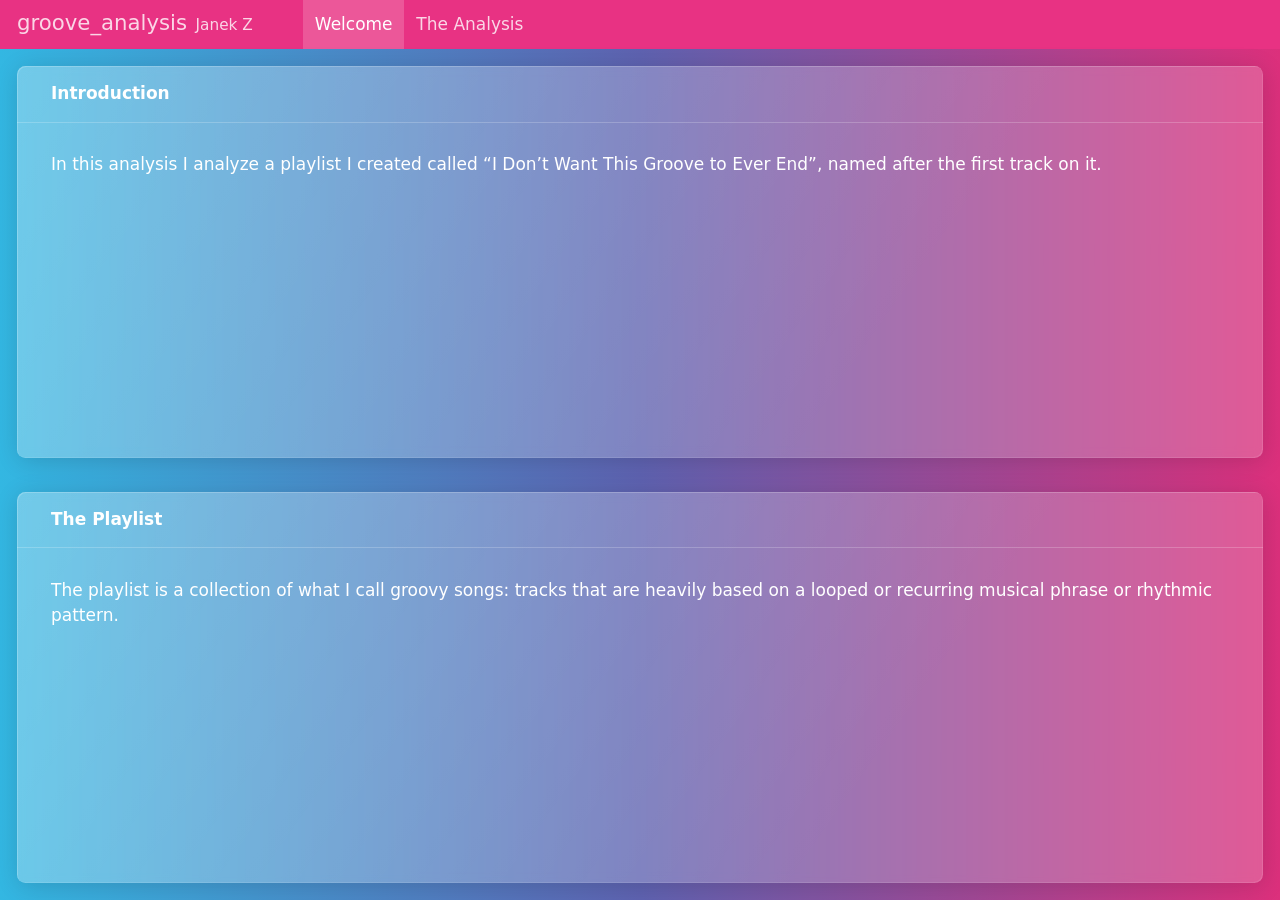
==== index.html @ 33b68855 "qmd file finally figured out" ====
<!DOCTYPE html>
<html xmlns="http://www.w3.org/1999/xhtml" lang="en" xml:lang="en"><head>

<meta charset="utf-8">
<meta name="generator" content="quarto-1.6.42">

<meta name="viewport" content="width=device-width, initial-scale=1.0, user-scalable=yes">

<meta name="author" content="Janek Z">

<title>groove_analysis</title>
<style>
code{white-space: pre-wrap;}
span.smallcaps{font-variant: small-caps;}
div.columns{display: flex; gap: min(4vw, 1.5em);}
div.column{flex: auto; overflow-x: auto;}
div.hanging-indent{margin-left: 1.5em; text-indent: -1.5em;}
ul.task-list{list-style: none;}
ul.task-list li input[type="checkbox"] {
  width: 0.8em;
  margin: 0 0.8em 0.2em -1em; /* quarto-specific, see https://github.com/quarto-dev/quarto-cli/issues/4556 */ 
  vertical-align: middle;
}
</style>


<script src="index_files/libs/clipboard/clipboard.min.js"></script>
<script src="index_files/libs/quarto-html/quarto.js"></script>
<script src="index_files/libs/quarto-html/popper.min.js"></script>
<script src="index_files/libs/quarto-html/tippy.umd.min.js"></script>
<script src="index_files/libs/quarto-html/anchor.min.js"></script>
<link href="index_files/libs/quarto-html/tippy.css" rel="stylesheet">
<link href="index_files/libs/quarto-html/quarto-syntax-highlighting-2f5df379a58b258e96c21c0638c20c03.css" rel="stylesheet" id="quarto-text-highlighting-styles">
<script src="index_files/libs/bootstrap/bootstrap.min.js"></script>
<link href="index_files/libs/bootstrap/bootstrap-icons.css" rel="stylesheet">
<link href="index_files/libs/bootstrap/bootstrap-a67f817aabb381f33ddc92fa46a8974c.min.css" rel="stylesheet" append-hash="true" id="quarto-bootstrap" data-mode="light">
<script src="index_files/libs/quarto-dashboard/quarto-dashboard.js"></script>
<script src="index_files/libs/quarto-dashboard/stickythead.js"></script>
<script src="index_files/libs/quarto-dashboard/datatables.min.js" kdttablesentinel="true"></script>
<script src="index_files/libs/quarto-dashboard/pdfmake.min.js" kdttablesentinel="true"></script>
<script src="index_files/libs/quarto-dashboard/vfs_fonts.js" kdttablesentinel="true"></script>
<script src="index_files/libs/quarto-dashboard/web-components.js" type="module"></script>
<script src="index_files/libs/quarto-dashboard/components.js"></script>
<link href="index_files/libs/quarto-dashboard/datatables.min.css" rel="stylesheet" kdttablesentinel="true">


</head>

<body class="quarto-dashboard dashboard-fill fullcontent">

<header id="quarto-dashboard-header">
<nav class="navbar navbar-expand-md slim" data-bs-theme="dark">
  <div class="navbar-container container-fluid">
    <button class="navbar-toggler" type="button" data-bs-toggle="collapse" data-bs-target="#dashboard-collapse" aria-controls="dashboard-collapse" aria-expanded="false" aria-label="Toggle navigation">
      <span class="navbar-toggler-icon"></span>
    </button>    


    <div class="navbar-brand-container">       

      <div class="navbar-title">
        <div class="navbar-title-text"><a href="#">groove_analysis</a></div>
        
        <div class="navbar-author">Janek Z</div>
      </div>
    </div>
<div id="dashboard-collapse" class="navbar-collapse collapse"><ul class="navbar-nav navbar-nav-scroll me-auto" role="tablist"><li class="nav-item" role="presentation"><a id="tab-welcome" class="nav-link active" data-bs-toggle="tab" role="tab" data-bs-target="#welcome" data-scrolling="false" href="#welcome" aria-controls="welcome" aria-selected="true"><span class="nav-link-text">Welcome</span></a></li><li class="nav-item" role="presentation"><a id="tab-the-analysis" class="nav-link" data-bs-toggle="tab" role="tab" data-bs-target="#the-analysis" data-scrolling="false" href="#the-analysis" aria-controls="the-analysis" aria-selected="false"><span class="nav-link-text">The Analysis</span></a></li></ul></div></div>
</nav>
</header>
<div class="page-layout-custom quarto-dashboard-content bslib-gap-spacing html-fill-container bslib-page-fill quarto-dashboard-pages">  

<div class="bslib-grid-item html-fill-item tab-content bslib-grid" data-layout="fill" style="display: grid; grid-template-rows: minmax(3em, 1fr); grid-auto-columns: minmax(0, 1fr);">
<div id="welcome" class="dashboard-page tab-pane show active html-fill-item html-fill-container" data-orientation="rows" aria-labelledby="tab-welcome">
<div class="html-fill-item html-fill-container bslib-grid" style="display: grid; grid-template-rows: minmax(3em, 1fr) minmax(3em, 1fr); grid-auto-columns: minmax(0, 1fr);">
<div class="html-fill-item html-fill-container bslib-grid" style="display: grid; grid-template-columns: minmax(3em, 1fr);
grid-auto-rows: minmax(0, 1fr);">
<div class="card html-fill-item html-fill-container bslib-card" data-title="Introduction" data-bslib-card-init="" data-require-bs-caller="card()" data-full-screen="false">
<div class="card-header"><div class="card-title"><span style="display: inline">
Introduction
</span></div></div>
<div class="card-body html-fill-item html-fill-container">
<p>In this analysis I analyze a playlist I created called “I Don’t Want This Groove to Ever End”, named after the first track on it.</p>
</div>
<bslib-tooltip placement="auto" bsoptions="[]" data-require-bs-version="5" data-require-bs-caller="tooltip()">
    <template>Expand</template>
    <span class="bslib-full-screen-enter badge rounded-pill">
        <svg xmlns="http://www.w3.org/2000/svg" viewbox="0 0 24 24" style="height:1em;width:1em;" aria-hidden="true" role="img"><path d="M20 5C20 4.4 19.6 4 19 4H13C12.4 4 12 3.6 12 3C12 2.4 12.4 2 13 2H21C21.6 2 22 2.4 22 3V11C22 11.6 21.6 12 21 12C20.4 12 20 11.6 20 11V5ZM4 19C4 19.6 4.4 20 5 20H11C11.6 20 12 20.4 12 21C12 21.6 11.6 22 11 22H3C2.4 22 2 21.6 2 21V13C2 12.4 2.4 12 3 12C3.6 12 4 12.4 4 13V19Z"></path></svg>
    </span>
</bslib-tooltip><script data-bslib-card-init="">bslib.Card.initializeAllCards();</script></div>
</div>
<div class="html-fill-item html-fill-container bslib-grid" style="display: grid; grid-template-columns: minmax(3em, 1fr);
grid-auto-rows: minmax(0, 1fr);">
<div class="card html-fill-item html-fill-container bslib-card" data-title="The Playlist" data-bslib-card-init="" data-require-bs-caller="card()" data-full-screen="false">
<div class="card-header"><div class="card-title"><span style="display: inline">
The Playlist
</span></div></div>
<div class="card-body html-fill-item html-fill-container">
<p>The playlist is a collection of what I call groovy songs: tracks that are heavily based on a looped or recurring musical phrase or rhythmic pattern.</p>
</div>
<bslib-tooltip placement="auto" bsoptions="[]" data-require-bs-version="5" data-require-bs-caller="tooltip()">
    <template>Expand</template>
    <span class="bslib-full-screen-enter badge rounded-pill">
        <svg xmlns="http://www.w3.org/2000/svg" viewbox="0 0 24 24" style="height:1em;width:1em;" aria-hidden="true" role="img"><path d="M20 5C20 4.4 19.6 4 19 4H13C12.4 4 12 3.6 12 3C12 2.4 12.4 2 13 2H21C21.6 2 22 2.4 22 3V11C22 11.6 21.6 12 21 12C20.4 12 20 11.6 20 11V5ZM4 19C4 19.6 4.4 20 5 20H11C11.6 20 12 20.4 12 21C12 21.6 11.6 22 11 22H3C2.4 22 2 21.6 2 21V13C2 12.4 2.4 12 3 12C3.6 12 4 12.4 4 13V19Z"></path></svg>
    </span>
</bslib-tooltip><script data-bslib-card-init="">bslib.Card.initializeAllCards();</script></div>
</div>
</div>
</div>
<div id="the-analysis" class="dashboard-page tab-pane grid-skip html-fill-item html-fill-container" data-orientation="rows" aria-labelledby="tab-the-analysis">
<div class="html-fill-item html-fill-container bslib-grid" style="display: grid; grid-template-rows: minmax(3em, 1fr) minmax(3em, 1fr); grid-auto-columns: minmax(0, 1fr);">
<div class="html-fill-item html-fill-container bslib-grid" style="display: grid; grid-template-columns: minmax(3em, 1fr);
grid-auto-rows: minmax(0, 1fr);">
<div class="card html-fill-item html-fill-container bslib-card" data-title="Overview" data-bslib-card-init="" data-require-bs-caller="card()" data-full-screen="false">
<div class="card-header"><div class="card-title"><span style="display: inline">
Overview
</span></div></div>
<div class="card-body html-fill-item html-fill-container">
<p>Here the analysis of the playlist will be shown.</p>
</div>
<bslib-tooltip placement="auto" bsoptions="[]" data-require-bs-version="5" data-require-bs-caller="tooltip()">
    <template>Expand</template>
    <span class="bslib-full-screen-enter badge rounded-pill">
        <svg xmlns="http://www.w3.org/2000/svg" viewbox="0 0 24 24" style="height:1em;width:1em;" aria-hidden="true" role="img"><path d="M20 5C20 4.4 19.6 4 19 4H13C12.4 4 12 3.6 12 3C12 2.4 12.4 2 13 2H21C21.6 2 22 2.4 22 3V11C22 11.6 21.6 12 21 12C20.4 12 20 11.6 20 11V5ZM4 19C4 19.6 4.4 20 5 20H11C11.6 20 12 20.4 12 21C12 21.6 11.6 22 11 22H3C2.4 22 2 21.6 2 21V13C2 12.4 2.4 12 3 12C3.6 12 4 12.4 4 13V19Z"></path></svg>
    </span>
</bslib-tooltip><script data-bslib-card-init="">bslib.Card.initializeAllCards();</script></div>
</div>
<div class="html-fill-item html-fill-container bslib-grid" style="display: grid; grid-template-columns: minmax(3em, 1fr);
grid-auto-rows: minmax(0, 1fr);">
<div class="card html-fill-item html-fill-container bslib-card" data-title="Example Code" data-bslib-card-init="" data-require-bs-caller="card()" data-full-screen="false">
<div class="card-header"><div class="card-title"><span style="display: inline">
Example Code
</span></div></div>
<div class="cell card-body html-fill-item html-fill-container">
<div class="cell-output cell-output-stdout html-fill-item html-fill-container">
<pre><code>[1] 2</code></pre>
</div>
</div>
<bslib-tooltip placement="auto" bsoptions="[]" data-require-bs-version="5" data-require-bs-caller="tooltip()">
    <template>Expand</template>
    <span class="bslib-full-screen-enter badge rounded-pill">
        <svg xmlns="http://www.w3.org/2000/svg" viewbox="0 0 24 24" style="height:1em;width:1em;" aria-hidden="true" role="img"><path d="M20 5C20 4.4 19.6 4 19 4H13C12.4 4 12 3.6 12 3C12 2.4 12.4 2 13 2H21C21.6 2 22 2.4 22 3V11C22 11.6 21.6 12 21 12C20.4 12 20 11.6 20 11V5ZM4 19C4 19.6 4.4 20 5 20H11C11.6 20 12 20.4 12 21C12 21.6 11.6 22 11 22H3C2.4 22 2 21.6 2 21V13C2 12.4 2.4 12 3 12C3.6 12 4 12.4 4 13V19Z"></path></svg>
    </span>
</bslib-tooltip><script data-bslib-card-init="">bslib.Card.initializeAllCards();</script></div><div id="3ade8a4a-fb1d-4a6c-8409-ac45482d5fc9" class="hidden html-fill-item html-fill-container">

</div>
</div>
</div>
</div>
</div>


<script id="quarto-html-after-body" type="application/javascript">
window.document.addEventListener("DOMContentLoaded", function (event) {
  const toggleBodyColorMode = (bsSheetEl) => {
    const mode = bsSheetEl.getAttribute("data-mode");
    const bodyEl = window.document.querySelector("body");
    if (mode === "dark") {
      bodyEl.classList.add("quarto-dark");
      bodyEl.classList.remove("quarto-light");
    } else {
      bodyEl.classList.add("quarto-light");
      bodyEl.classList.remove("quarto-dark");
    }
  }
  const toggleBodyColorPrimary = () => {
    const bsSheetEl = window.document.querySelector("link#quarto-bootstrap");
    if (bsSheetEl) {
      toggleBodyColorMode(bsSheetEl);
    }
  }
  toggleBodyColorPrimary();  
  const icon = "";
  const anchorJS = new window.AnchorJS();
  anchorJS.options = {
    placement: 'right',
    icon: icon
  };
  anchorJS.add('.anchored');
  const isCodeAnnotation = (el) => {
    for (const clz of el.classList) {
      if (clz.startsWith('code-annotation-')) {                     
        return true;
      }
    }
    return false;
  }
  const onCopySuccess = function(e) {
    // button target
    const button = e.trigger;
    // don't keep focus
    button.blur();
    // flash "checked"
    button.classList.add('code-copy-button-checked');
    var currentTitle = button.getAttribute("title");
    button.setAttribute("title", "Copied!");
    let tooltip;
    if (window.bootstrap) {
      button.setAttribute("data-bs-toggle", "tooltip");
      button.setAttribute("data-bs-placement", "left");
      button.setAttribute("data-bs-title", "Copied!");
      tooltip = new bootstrap.Tooltip(button, 
        { trigger: "manual", 
          customClass: "code-copy-button-tooltip",
          offset: [0, -8]});
      tooltip.show();    
    }
    setTimeout(function() {
      if (tooltip) {
        tooltip.hide();
        button.removeAttribute("data-bs-title");
        button.removeAttribute("data-bs-toggle");
        button.removeAttribute("data-bs-placement");
      }
      button.setAttribute("title", currentTitle);
      button.classList.remove('code-copy-button-checked');
    }, 1000);
    // clear code selection
    e.clearSelection();
  }
  const getTextToCopy = function(trigger) {
      const codeEl = trigger.previousElementSibling.cloneNode(true);
      for (const childEl of codeEl.children) {
        if (isCodeAnnotation(childEl)) {
          childEl.remove();
        }
      }
      return codeEl.innerText;
  }
  const clipboard = new window.ClipboardJS('.code-copy-button:not([data-in-quarto-modal])', {
    text: getTextToCopy
  });
  clipboard.on('success', onCopySuccess);
  if (window.document.getElementById('quarto-embedded-source-code-modal')) {
    const clipboardModal = new window.ClipboardJS('.code-copy-button[data-in-quarto-modal]', {
      text: getTextToCopy,
      container: window.document.getElementById('quarto-embedded-source-code-modal')
    });
    clipboardModal.on('success', onCopySuccess);
  }
    var localhostRegex = new RegExp(/^(?:http|https):\/\/localhost\:?[0-9]*\//);
    var mailtoRegex = new RegExp(/^mailto:/);
      var filterRegex = new RegExp('/' + window.location.host + '/');
    var isInternal = (href) => {
        return filterRegex.test(href) || localhostRegex.test(href) || mailtoRegex.test(href);
    }
    // Inspect non-navigation links and adorn them if external
 	var links = window.document.querySelectorAll('a[href]:not(.nav-link):not(.navbar-brand):not(.toc-action):not(.sidebar-link):not(.sidebar-item-toggle):not(.pagination-link):not(.no-external):not([aria-hidden]):not(.dropdown-item):not(.quarto-navigation-tool):not(.about-link)');
    for (var i=0; i<links.length; i++) {
      const link = links[i];
      if (!isInternal(link.href)) {
        // undo the damage that might have been done by quarto-nav.js in the case of
        // links that we want to consider external
        if (link.dataset.originalHref !== undefined) {
          link.href = link.dataset.originalHref;
        }
      }
    }
  function tippyHover(el, contentFn, onTriggerFn, onUntriggerFn) {
    const config = {
      allowHTML: true,
      maxWidth: 500,
      delay: 100,
      arrow: false,
      appendTo: function(el) {
          return el.parentElement;
      },
      interactive: true,
      interactiveBorder: 10,
      theme: 'quarto',
      placement: 'bottom-start',
    };
    if (contentFn) {
      config.content = contentFn;
    }
    if (onTriggerFn) {
      config.onTrigger = onTriggerFn;
    }
    if (onUntriggerFn) {
      config.onUntrigger = onUntriggerFn;
    }
    window.tippy(el, config); 
  }
  const noterefs = window.document.querySelectorAll('a[role="doc-noteref"]');
  for (var i=0; i<noterefs.length; i++) {
    const ref = noterefs[i];
    tippyHover(ref, function() {
      // use id or data attribute instead here
      let href = ref.getAttribute('data-footnote-href') || ref.getAttribute('href');
      try { href = new URL(href).hash; } catch {}
      const id = href.replace(/^#\/?/, "");
      const note = window.document.getElementById(id);
      if (note) {
        return note.innerHTML;
      } else {
        return "";
      }
    });
  }
  const xrefs = window.document.querySelectorAll('a.quarto-xref');
  const processXRef = (id, note) => {
    // Strip column container classes
    const stripColumnClz = (el) => {
      el.classList.remove("page-full", "page-columns");
      if (el.children) {
        for (const child of el.children) {
          stripColumnClz(child);
        }
      }
    }
    stripColumnClz(note)
    if (id === null || id.startsWith('sec-')) {
      // Special case sections, only their first couple elements
      const container = document.createElement("div");
      if (note.children && note.children.length > 2) {
        container.appendChild(note.children[0].cloneNode(true));
        for (let i = 1; i < note.children.length; i++) {
          const child = note.children[i];
          if (child.tagName === "P" && child.innerText === "") {
            continue;
          } else {
            container.appendChild(child.cloneNode(true));
            break;
          }
        }
        if (window.Quarto?.typesetMath) {
          window.Quarto.typesetMath(container);
        }
        return container.innerHTML
      } else {
        if (window.Quarto?.typesetMath) {
          window.Quarto.typesetMath(note);
        }
        return note.innerHTML;
      }
    } else {
      // Remove any anchor links if they are present
      const anchorLink = note.querySelector('a.anchorjs-link');
      if (anchorLink) {
        anchorLink.remove();
      }
      if (window.Quarto?.typesetMath) {
        window.Quarto.typesetMath(note);
      }
      if (note.classList.contains("callout")) {
        return note.outerHTML;
      } else {
        return note.innerHTML;
      }
    }
  }
  for (var i=0; i<xrefs.length; i++) {
    const xref = xrefs[i];
    tippyHover(xref, undefined, function(instance) {
      instance.disable();
      let url = xref.getAttribute('href');
      let hash = undefined; 
      if (url.startsWith('#')) {
        hash = url;
      } else {
        try { hash = new URL(url).hash; } catch {}
      }
      if (hash) {
        const id = hash.replace(/^#\/?/, "");
        const note = window.document.getElementById(id);
        if (note !== null) {
          try {
            const html = processXRef(id, note.cloneNode(true));
            instance.setContent(html);
          } finally {
            instance.enable();
            instance.show();
          }
        } else {
          // See if we can fetch this
          fetch(url.split('#')[0])
          .then(res => res.text())
          .then(html => {
            const parser = new DOMParser();
            const htmlDoc = parser.parseFromString(html, "text/html");
            const note = htmlDoc.getElementById(id);
            if (note !== null) {
              const html = processXRef(id, note);
              instance.setContent(html);
            } 
          }).finally(() => {
            instance.enable();
            instance.show();
          });
        }
      } else {
        // See if we can fetch a full url (with no hash to target)
        // This is a special case and we should probably do some content thinning / targeting
        fetch(url)
        .then(res => res.text())
        .then(html => {
          const parser = new DOMParser();
          const htmlDoc = parser.parseFromString(html, "text/html");
          const note = htmlDoc.querySelector('main.content');
          if (note !== null) {
            // This should only happen for chapter cross references
            // (since there is no id in the URL)
            // remove the first header
            if (note.children.length > 0 && note.children[0].tagName === "HEADER") {
              note.children[0].remove();
            }
            const html = processXRef(null, note);
            instance.setContent(html);
          } 
        }).finally(() => {
          instance.enable();
          instance.show();
        });
      }
    }, function(instance) {
    });
  }
      let selectedAnnoteEl;
      const selectorForAnnotation = ( cell, annotation) => {
        let cellAttr = 'data-code-cell="' + cell + '"';
        let lineAttr = 'data-code-annotation="' +  annotation + '"';
        const selector = 'span[' + cellAttr + '][' + lineAttr + ']';
        return selector;
      }
      const selectCodeLines = (annoteEl) => {
        const doc = window.document;
        const targetCell = annoteEl.getAttribute("data-target-cell");
        const targetAnnotation = annoteEl.getAttribute("data-target-annotation");
        const annoteSpan = window.document.querySelector(selectorForAnnotation(targetCell, targetAnnotation));
        const lines = annoteSpan.getAttribute("data-code-lines").split(",");
        const lineIds = lines.map((line) => {
          return targetCell + "-" + line;
        })
        let top = null;
        let height = null;
        let parent = null;
        if (lineIds.length > 0) {
            //compute the position of the single el (top and bottom and make a div)
            const el = window.document.getElementById(lineIds[0]);
            top = el.offsetTop;
            height = el.offsetHeight;
            parent = el.parentElement.parentElement;
          if (lineIds.length > 1) {
            const lastEl = window.document.getElementById(lineIds[lineIds.length - 1]);
            const bottom = lastEl.offsetTop + lastEl.offsetHeight;
            height = bottom - top;
          }
          if (top !== null && height !== null && parent !== null) {
            // cook up a div (if necessary) and position it 
            let div = window.document.getElementById("code-annotation-line-highlight");
            if (div === null) {
              div = window.document.createElement("div");
              div.setAttribute("id", "code-annotation-line-highlight");
              div.style.position = 'absolute';
              parent.appendChild(div);
            }
            div.style.top = top - 2 + "px";
            div.style.height = height + 4 + "px";
            div.style.left = 0;
            let gutterDiv = window.document.getElementById("code-annotation-line-highlight-gutter");
            if (gutterDiv === null) {
              gutterDiv = window.document.createElement("div");
              gutterDiv.setAttribute("id", "code-annotation-line-highlight-gutter");
              gutterDiv.style.position = 'absolute';
              const codeCell = window.document.getElementById(targetCell);
              const gutter = codeCell.querySelector('.code-annotation-gutter');
              gutter.appendChild(gutterDiv);
            }
            gutterDiv.style.top = top - 2 + "px";
            gutterDiv.style.height = height + 4 + "px";
          }
          selectedAnnoteEl = annoteEl;
        }
      };
      const unselectCodeLines = () => {
        const elementsIds = ["code-annotation-line-highlight", "code-annotation-line-highlight-gutter"];
        elementsIds.forEach((elId) => {
          const div = window.document.getElementById(elId);
          if (div) {
            div.remove();
          }
        });
        selectedAnnoteEl = undefined;
      };
        // Handle positioning of the toggle
    window.addEventListener(
      "resize",
      throttle(() => {
        elRect = undefined;
        if (selectedAnnoteEl) {
          selectCodeLines(selectedAnnoteEl);
        }
      }, 10)
    );
    function throttle(fn, ms) {
    let throttle = false;
    let timer;
      return (...args) => {
        if(!throttle) { // first call gets through
            fn.apply(this, args);
            throttle = true;
        } else { // all the others get throttled
            if(timer) clearTimeout(timer); // cancel #2
            timer = setTimeout(() => {
              fn.apply(this, args);
              timer = throttle = false;
            }, ms);
        }
      };
    }
      // Attach click handler to the DT
      const annoteDls = window.document.querySelectorAll('dt[data-target-cell]');
      for (const annoteDlNode of annoteDls) {
        annoteDlNode.addEventListener('click', (event) => {
          const clickedEl = event.target;
          if (clickedEl !== selectedAnnoteEl) {
            unselectCodeLines();
            const activeEl = window.document.querySelector('dt[data-target-cell].code-annotation-active');
            if (activeEl) {
              activeEl.classList.remove('code-annotation-active');
            }
            selectCodeLines(clickedEl);
            clickedEl.classList.add('code-annotation-active');
          } else {
            // Unselect the line
            unselectCodeLines();
            clickedEl.classList.remove('code-annotation-active');
          }
        });
      }
  const findCites = (el) => {
    const parentEl = el.parentElement;
    if (parentEl) {
      const cites = parentEl.dataset.cites;
      if (cites) {
        return {
          el,
          cites: cites.split(' ')
        };
      } else {
        return findCites(el.parentElement)
      }
    } else {
      return undefined;
    }
  };
  var bibliorefs = window.document.querySelectorAll('a[role="doc-biblioref"]');
  for (var i=0; i<bibliorefs.length; i++) {
    const ref = bibliorefs[i];
    const citeInfo = findCites(ref);
    if (citeInfo) {
      tippyHover(citeInfo.el, function() {
        var popup = window.document.createElement('div');
        citeInfo.cites.forEach(function(cite) {
          var citeDiv = window.document.createElement('div');
          citeDiv.classList.add('hanging-indent');
          citeDiv.classList.add('csl-entry');
          var biblioDiv = window.document.getElementById('ref-' + cite);
          if (biblioDiv) {
            citeDiv.innerHTML = biblioDiv.innerHTML;
          }
          popup.appendChild(citeDiv);
        });
        return popup.innerHTML;
      });
    }
  }
});
</script>
</div> <!-- /container fluid -->

<script type="application/javascript">
window.document.addEventListener("DOMContentLoaded", function (_event) {
  if (window.bslib.Card) {
    window.bslib.Card.initializeAllCards();
  }
}); 
</script>
  



</body></html>
---- index_files/libs/quarto-html/tippy.css ----
.tippy-box[data-animation=fade][data-state=hidden]{opacity:0}[data-tippy-root]{max-width:calc(100vw - 10px)}.tippy-box{position:relative;background-color:#333;color:#fff;border-radius:4px;font-size:14px;line-height:1.4;white-space:normal;outline:0;transition-property:transform,visibility,opacity}.tippy-box[data-placement^=top]>.tippy-arrow{bottom:0}.tippy-box[data-placement^=top]>.tippy-arrow:before{bottom:-7px;left:0;border-width:8px 8px 0;border-top-color:initial;transform-origin:center top}.tippy-box[data-placement^=bottom]>.tippy-arrow{top:0}.tippy-box[data-placement^=bottom]>.tippy-arrow:before{top:-7px;left:0;border-width:0 8px 8px;border-bottom-color:initial;transform-origin:center bottom}.tippy-box[data-placement^=left]>.tippy-arrow{right:0}.tippy-box[data-placement^=left]>.tippy-arrow:before{border-width:8px 0 8px 8px;border-left-color:initial;right:-7px;transform-origin:center left}.tippy-box[data-placement^=right]>.tippy-arrow{left:0}.tippy-box[data-placement^=right]>.tippy-arrow:before{left:-7px;border-width:8px 8px 8px 0;border-right-color:initial;transform-origin:center right}.tippy-box[data-inertia][data-state=visible]{transition-timing-function:cubic-bezier(.54,1.5,.38,1.11)}.tippy-arrow{width:16px;height:16px;color:#333}.tippy-arrow:before{content:"";position:absolute;border-color:transparent;border-style:solid}.tippy-content{position:relative;padding:5px 9px;z-index:1}
---- index_files/libs/quarto-html/quarto-syntax-highlighting-2f5df379a58b258e96c21c0638c20c03.css ----
/* quarto syntax highlight colors */
:root {
  --quarto-hl-ot-color: #003B4F;
  --quarto-hl-at-color: #657422;
  --quarto-hl-ss-color: #20794D;
  --quarto-hl-an-color: #5E5E5E;
  --quarto-hl-fu-color: #4758AB;
  --quarto-hl-st-color: #20794D;
  --quarto-hl-cf-color: #003B4F;
  --quarto-hl-op-color: #5E5E5E;
  --quarto-hl-er-color: #AD0000;
  --quarto-hl-bn-color: #AD0000;
  --quarto-hl-al-color: #AD0000;
  --quarto-hl-va-color: #111111;
  --quarto-hl-bu-color: inherit;
  --quarto-hl-ex-color: inherit;
  --quarto-hl-pp-color: #AD0000;
  --quarto-hl-in-color: #5E5E5E;
  --quarto-hl-vs-color: #20794D;
  --quarto-hl-wa-color: #5E5E5E;
  --quarto-hl-do-color: #5E5E5E;
  --quarto-hl-im-color: #00769E;
  --quarto-hl-ch-color: #20794D;
  --quarto-hl-dt-color: #AD0000;
  --quarto-hl-fl-color: #AD0000;
  --quarto-hl-co-color: #5E5E5E;
  --quarto-hl-cv-color: #5E5E5E;
  --quarto-hl-cn-color: #8f5902;
  --quarto-hl-sc-color: #5E5E5E;
  --quarto-hl-dv-color: #AD0000;
  --quarto-hl-kw-color: #003B4F;
}

/* other quarto variables */
:root {
  --quarto-font-monospace: SFMono-Regular, Menlo, Monaco, Consolas, "Liberation Mono", "Courier New", monospace;
}

pre > code.sourceCode > span {
  color: #003B4F;
}

code span {
  color: #003B4F;
}

code.sourceCode > span {
  color: #003B4F;
}

div.sourceCode,
div.sourceCode pre.sourceCode {
  color: #003B4F;
}

code span.ot {
  color: #003B4F;
  font-style: inherit;
}

code span.at {
  color: #657422;
  font-style: inherit;
}

code span.ss {
  color: #20794D;
  font-style: inherit;
}

code span.an {
  color: #5E5E5E;
  font-style: inherit;
}

code span.fu {
  color: #4758AB;
  font-style: inherit;
}

code span.st {
  color: #20794D;
  font-style: inherit;
}

code span.cf {
  color: #003B4F;
  font-weight: bold;
  font-style: inherit;
}

code span.op {
  color: #5E5E5E;
  font-style: inherit;
}

code span.er {
  color: #AD0000;
  font-style: inherit;
}

code span.bn {
  color: #AD0000;
  font-style: inherit;
}

code span.al {
  color: #AD0000;
  font-style: inherit;
}

code span.va {
  color: #111111;
  font-style: inherit;
}

code span.bu {
  font-style: inherit;
}

code span.ex {
  font-style: inherit;
}

code span.pp {
  color: #AD0000;
  font-style: inherit;
}

code span.in {
  color: #5E5E5E;
  font-style: inherit;
}

code span.vs {
  color: #20794D;
  font-style: inherit;
}

code span.wa {
  color: #5E5E5E;
  font-style: italic;
}

code span.do {
  color: #5E5E5E;
  font-style: italic;
}

code span.im {
  color: #00769E;
  font-style: inherit;
}

code span.ch {
  color: #20794D;
  font-style: inherit;
}

code span.dt {
  color: #AD0000;
  font-style: inherit;
}

code span.fl {
  color: #AD0000;
  font-style: inherit;
}

code span.co {
  color: #5E5E5E;
  font-style: inherit;
}

code span.cv {
  color: #5E5E5E;
  font-style: italic;
}

code span.cn {
  color: #8f5902;
  font-style: inherit;
}

code span.sc {
  color: #5E5E5E;
  font-style: inherit;
}

code span.dv {
  color: #AD0000;
  font-style: inherit;
}

code span.kw {
  color: #003B4F;
  font-weight: bold;
  font-style: inherit;
}

.prevent-inlining {
  content: "</";
}

/*# sourceMappingURL=35eb38a806ee71ea6d2563be2308c832.css.map */
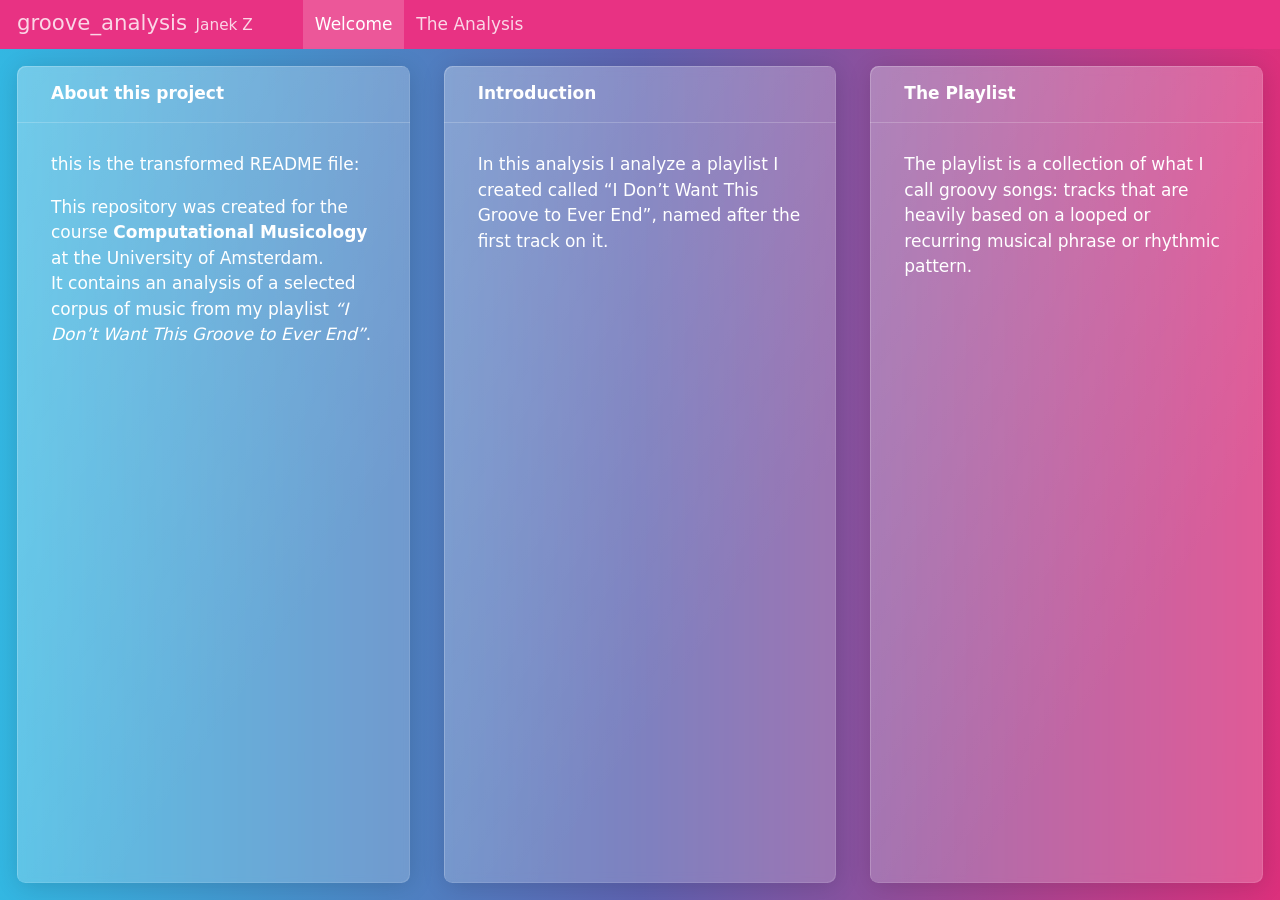
==== commit 4a3d4534: "homework week 10" ====
--- a/index.html
+++ b/index.html
@@ -71,9 +71,26 @@
 
 <div class="bslib-grid-item html-fill-item tab-content bslib-grid" data-layout="fill" style="display: grid; grid-template-rows: minmax(3em, 1fr); grid-auto-columns: minmax(0, 1fr);">
 <div id="welcome" class="dashboard-page tab-pane show active html-fill-item html-fill-container" data-orientation="rows" aria-labelledby="tab-welcome">
-<div class="html-fill-item html-fill-container bslib-grid" style="display: grid; grid-template-rows: minmax(3em, 1fr) minmax(3em, 1fr); grid-auto-columns: minmax(0, 1fr);">
-<div class="html-fill-item html-fill-container bslib-grid" style="display: grid; grid-template-columns: minmax(3em, 1fr);
+<div class="html-fill-item html-fill-container bslib-grid" style="display: grid; grid-template-rows: minmax(3em, 1fr); grid-auto-columns: minmax(0, 1fr);">
+<div class="html-fill-item html-fill-container bslib-grid" style="display: grid; grid-template-columns: minmax(3em, 1fr) minmax(3em, 1fr) minmax(3em, 1fr);
 grid-auto-rows: minmax(0, 1fr);">
+<div class="html-fill-item html-fill-container bslib-grid" style="display: grid; grid-template-rows: minmax(3em, 1fr); grid-auto-columns: minmax(0, 1fr);">
+<div class="card html-fill-item html-fill-container bslib-card" data-title="About this project" data-bslib-card-init="" data-require-bs-caller="card()" data-full-screen="false">
+<div class="card-header"><div class="card-title"><span style="display: inline">
+About this project
+</span></div></div>
+<div class="card-body html-fill-item html-fill-container">
+<p>this is the transformed README file:</p>
+<p>This repository was created for the course <strong>Computational Musicology</strong> at the University of Amsterdam.<br>
+It contains an analysis of a selected corpus of music from my playlist <em>“I Don’t Want This Groove to Ever End”</em>.</p>
+</div>
+<bslib-tooltip placement="auto" bsoptions="[]" data-require-bs-version="5" data-require-bs-caller="tooltip()">
+    <template>Expand</template>
+    <span class="bslib-full-screen-enter badge rounded-pill">
+        <svg xmlns="http://www.w3.org/2000/svg" viewbox="0 0 24 24" style="height:1em;width:1em;" aria-hidden="true" role="img"><path d="M20 5C20 4.4 19.6 4 19 4H13C12.4 4 12 3.6 12 3C12 2.4 12.4 2 13 2H21C21.6 2 22 2.4 22 3V11C22 11.6 21.6 12 21 12C20.4 12 20 11.6 20 11V5ZM4 19C4 19.6 4.4 20 5 20H11C11.6 20 12 20.4 12 21C12 21.6 11.6 22 11 22H3C2.4 22 2 21.6 2 21V13C2 12.4 2.4 12 3 12C3.6 12 4 12.4 4 13V19Z"></path></svg>
+    </span>
+</bslib-tooltip><script data-bslib-card-init="">bslib.Card.initializeAllCards();</script></div>
+</div><div class="html-fill-item html-fill-container bslib-grid" style="display: grid; grid-template-rows: minmax(3em, 1fr); grid-auto-columns: minmax(0, 1fr);">
 <div class="card html-fill-item html-fill-container bslib-card" data-title="Introduction" data-bslib-card-init="" data-require-bs-caller="card()" data-full-screen="false">
 <div class="card-header"><div class="card-title"><span style="display: inline">
 Introduction
@@ -87,9 +104,7 @@
         <svg xmlns="http://www.w3.org/2000/svg" viewbox="0 0 24 24" style="height:1em;width:1em;" aria-hidden="true" role="img"><path d="M20 5C20 4.4 19.6 4 19 4H13C12.4 4 12 3.6 12 3C12 2.4 12.4 2 13 2H21C21.6 2 22 2.4 22 3V11C22 11.6 21.6 12 21 12C20.4 12 20 11.6 20 11V5ZM4 19C4 19.6 4.4 20 5 20H11C11.6 20 12 20.4 12 21C12 21.6 11.6 22 11 22H3C2.4 22 2 21.6 2 21V13C2 12.4 2.4 12 3 12C3.6 12 4 12.4 4 13V19Z"></path></svg>
     </span>
 </bslib-tooltip><script data-bslib-card-init="">bslib.Card.initializeAllCards();</script></div>
-</div>
-<div class="html-fill-item html-fill-container bslib-grid" style="display: grid; grid-template-columns: minmax(3em, 1fr);
-grid-auto-rows: minmax(0, 1fr);">
+</div><div class="html-fill-item html-fill-container bslib-grid" style="display: grid; grid-template-rows: minmax(3em, 1fr); grid-auto-columns: minmax(0, 1fr);">
 <div class="card html-fill-item html-fill-container bslib-card" data-title="The Playlist" data-bslib-card-init="" data-require-bs-caller="card()" data-full-screen="false">
 <div class="card-header"><div class="card-title"><span style="display: inline">
 The Playlist
@@ -106,8 +121,9 @@
 </div>
 </div>
 </div>
+</div>
 <div id="the-analysis" class="dashboard-page tab-pane grid-skip html-fill-item html-fill-container" data-orientation="rows" aria-labelledby="tab-the-analysis">
-<div class="html-fill-item html-fill-container bslib-grid" style="display: grid; grid-template-rows: minmax(3em, 1fr) minmax(3em, 1fr); grid-auto-columns: minmax(0, 1fr);">
+<div class="html-fill-item html-fill-container bslib-grid" style="display: grid; grid-template-rows: minmax(3em, 1fr) minmax(3em, 1fr) minmax(3em, 1fr); grid-auto-columns: minmax(0, 1fr);">
 <div class="html-fill-item html-fill-container bslib-grid" style="display: grid; grid-template-columns: minmax(3em, 1fr);
 grid-auto-rows: minmax(0, 1fr);">
 <div class="card html-fill-item html-fill-container bslib-card" data-title="Overview" data-bslib-card-init="" data-require-bs-caller="card()" data-full-screen="false">
@@ -140,8 +156,26 @@
     <span class="bslib-full-screen-enter badge rounded-pill">
         <svg xmlns="http://www.w3.org/2000/svg" viewbox="0 0 24 24" style="height:1em;width:1em;" aria-hidden="true" role="img"><path d="M20 5C20 4.4 19.6 4 19 4H13C12.4 4 12 3.6 12 3C12 2.4 12.4 2 13 2H21C21.6 2 22 2.4 22 3V11C22 11.6 21.6 12 21 12C20.4 12 20 11.6 20 11V5ZM4 19C4 19.6 4.4 20 5 20H11C11.6 20 12 20.4 12 21C12 21.6 11.6 22 11 22H3C2.4 22 2 21.6 2 21V13C2 12.4 2.4 12 3 12C3.6 12 4 12.4 4 13V19Z"></path></svg>
     </span>
+</bslib-tooltip><script data-bslib-card-init="">bslib.Card.initializeAllCards();</script></div>
+</div>
+<div class="html-fill-item html-fill-container bslib-grid" style="display: grid; grid-template-rows: minmax(3em, 1fr); grid-auto-columns: minmax(0, 1fr);">
+<div class="html-fill-item html-fill-container bslib-grid" style="display: grid; grid-template-columns: minmax(3em, 1fr);
+grid-auto-rows: minmax(0, 1fr);">
+<div class="card html-fill-item html-fill-container bslib-card" data-title="Key and Chord Analysis" data-bslib-card-init="" data-require-bs-caller="card()" data-full-screen="false">
+<div class="card-header"><div class="card-title"><span style="display: inline">
+Key and Chord Analysis
+</span></div></div>
+<div class="card-body html-fill-item html-fill-container">
+<pre data-include="analysis_of_keys.rmd"><code></code></pre>
+</div>
+<bslib-tooltip placement="auto" bsoptions="[]" data-require-bs-version="5" data-require-bs-caller="tooltip()">
+    <template>Expand</template>
+    <span class="bslib-full-screen-enter badge rounded-pill">
+        <svg xmlns="http://www.w3.org/2000/svg" viewbox="0 0 24 24" style="height:1em;width:1em;" aria-hidden="true" role="img"><path d="M20 5C20 4.4 19.6 4 19 4H13C12.4 4 12 3.6 12 3C12 2.4 12.4 2 13 2H21C21.6 2 22 2.4 22 3V11C22 11.6 21.6 12 21 12C20.4 12 20 11.6 20 11V5ZM4 19C4 19.6 4.4 20 5 20H11C11.6 20 12 20.4 12 21C12 21.6 11.6 22 11 22H3C2.4 22 2 21.6 2 21V13C2 12.4 2.4 12 3 12C3.6 12 4 12.4 4 13V19Z"></path></svg>
+    </span>
 </bslib-tooltip><script data-bslib-card-init="">bslib.Card.initializeAllCards();</script></div><div id="3ade8a4a-fb1d-4a6c-8409-ac45482d5fc9" class="hidden html-fill-item html-fill-container">
 
+</div>
 </div>
 </div>
 </div>
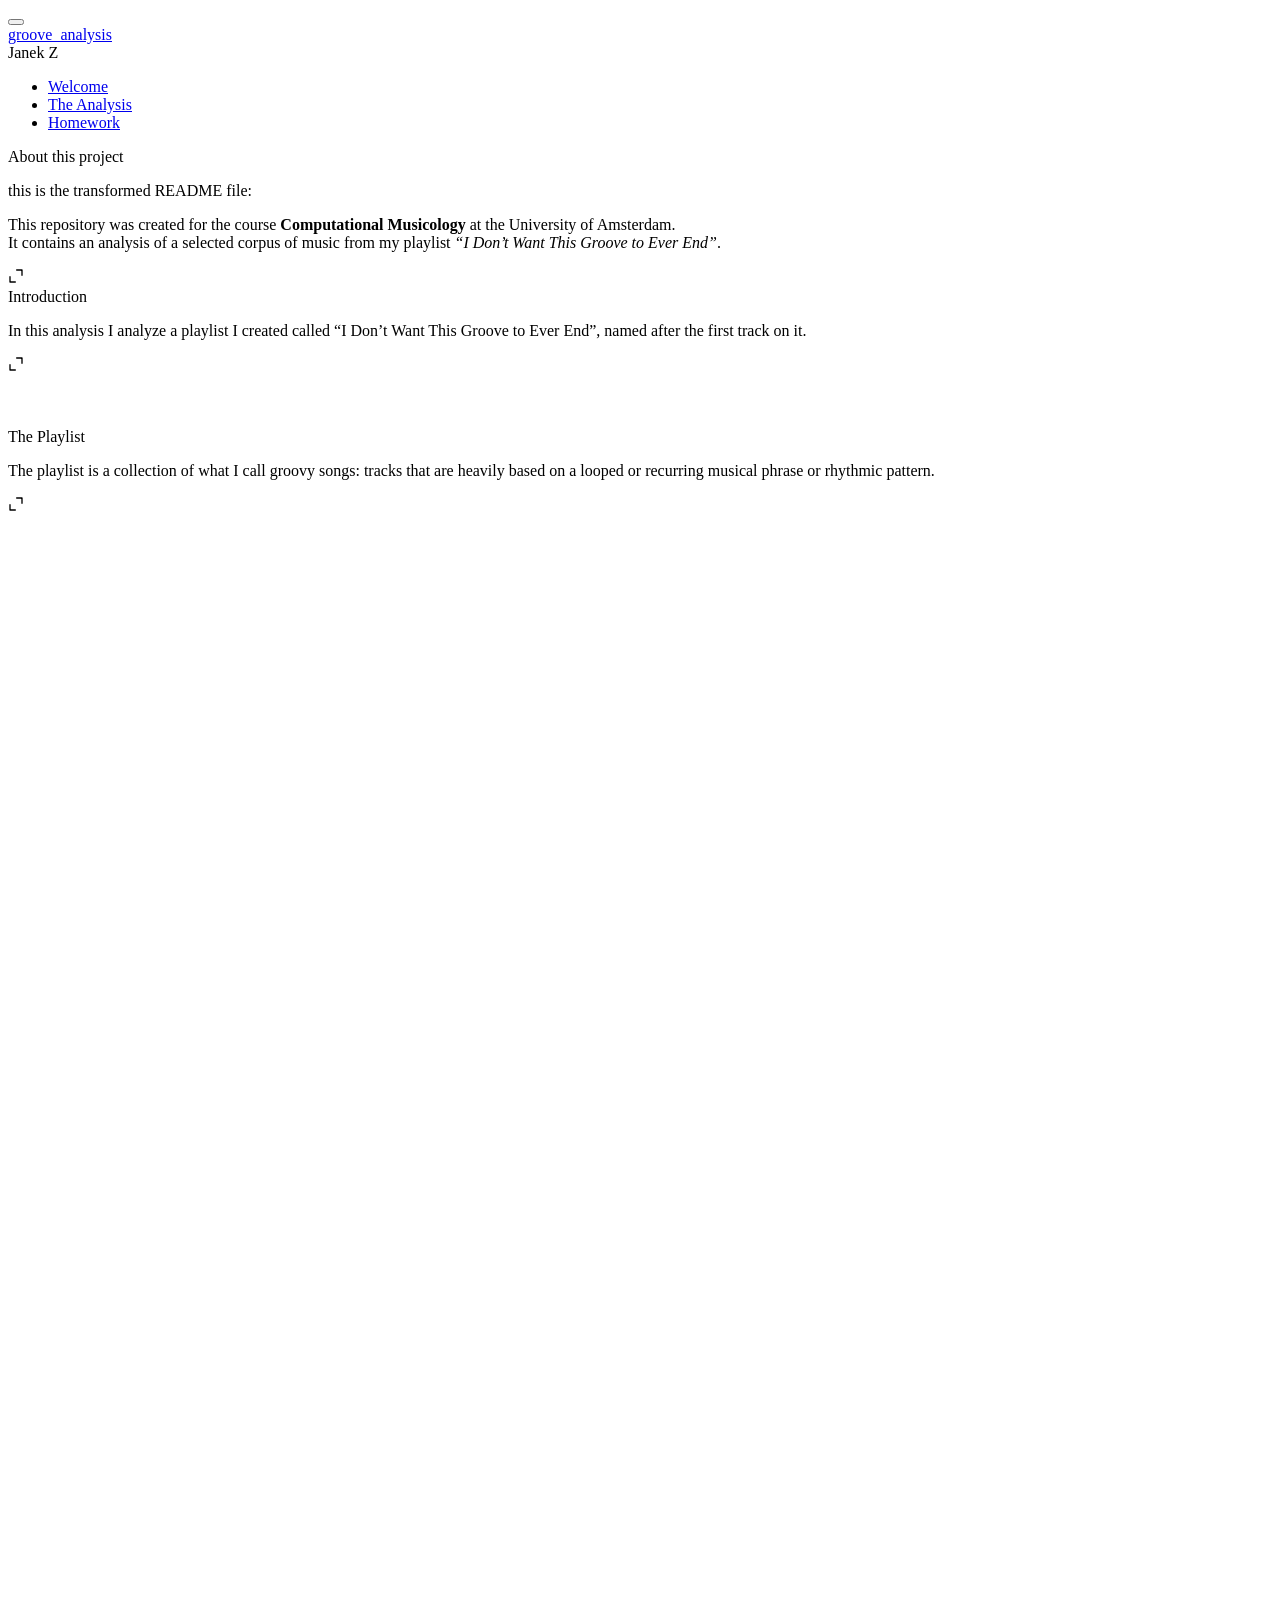
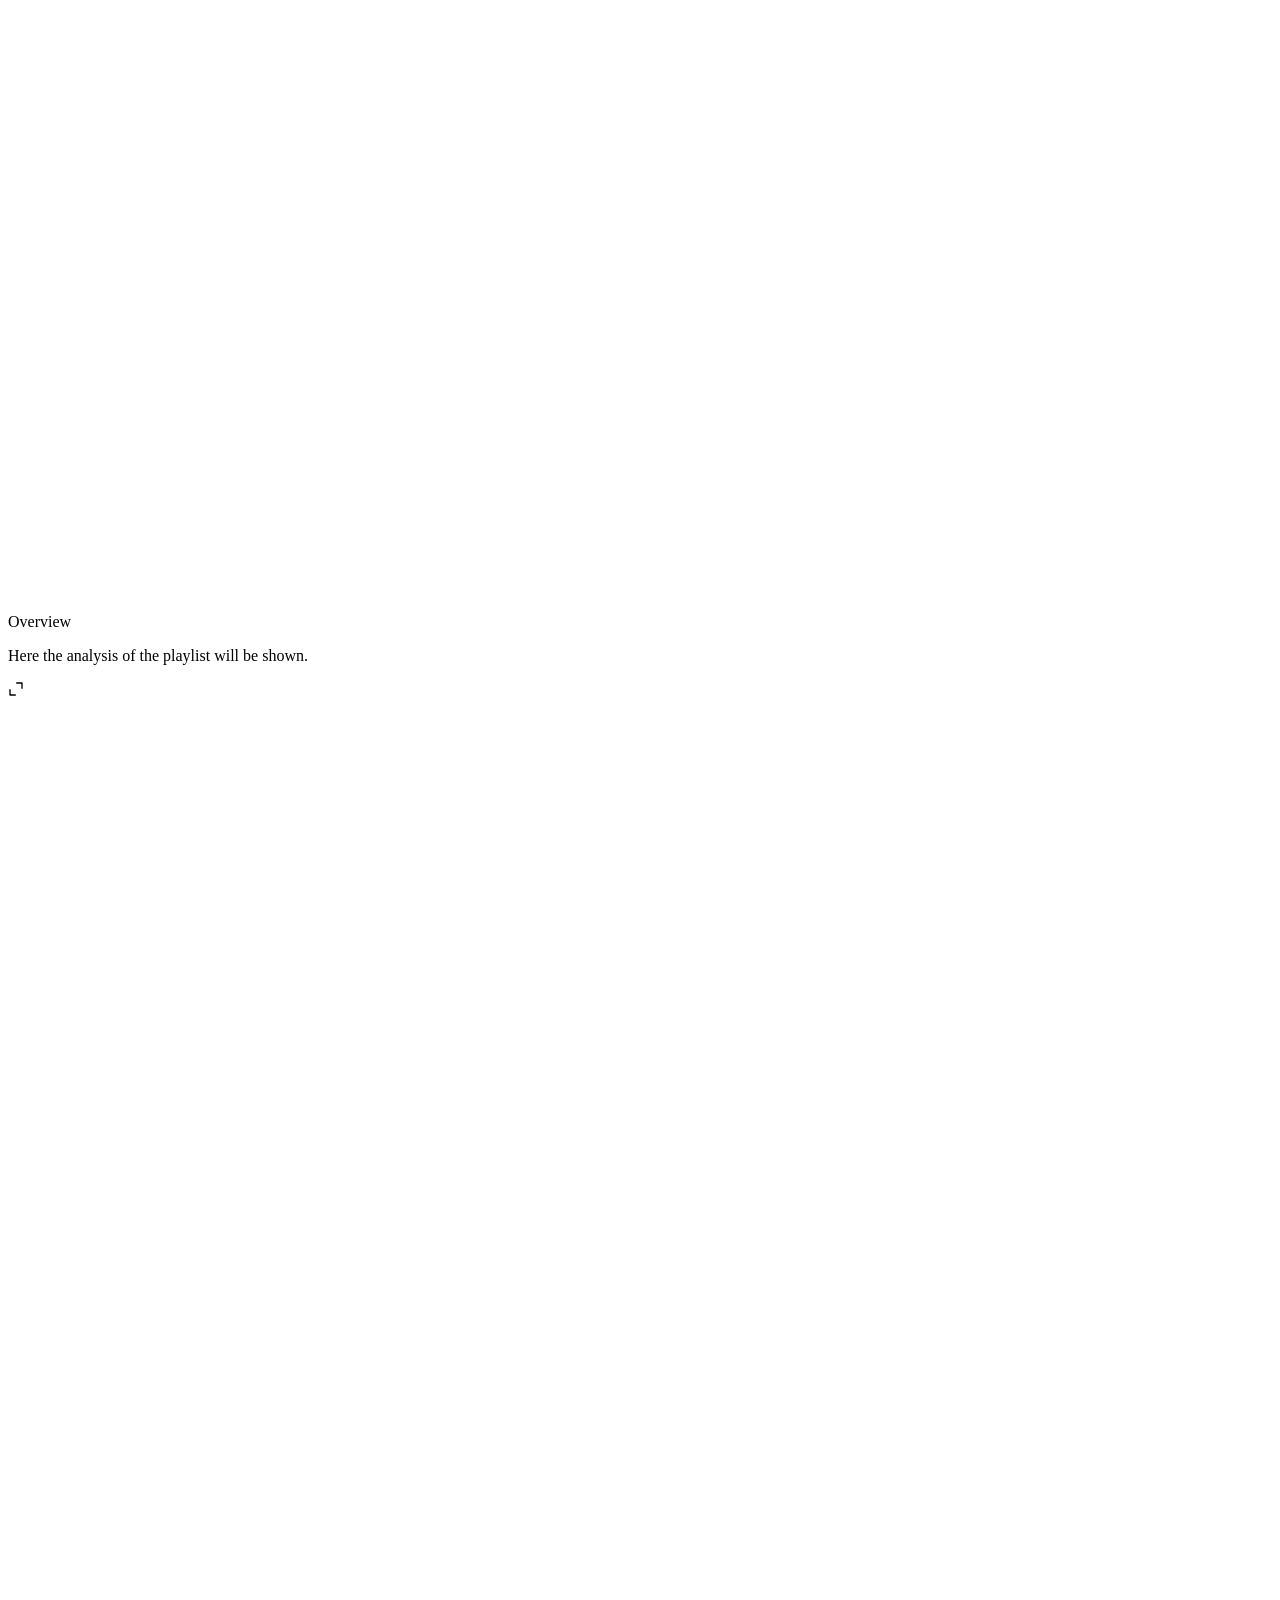
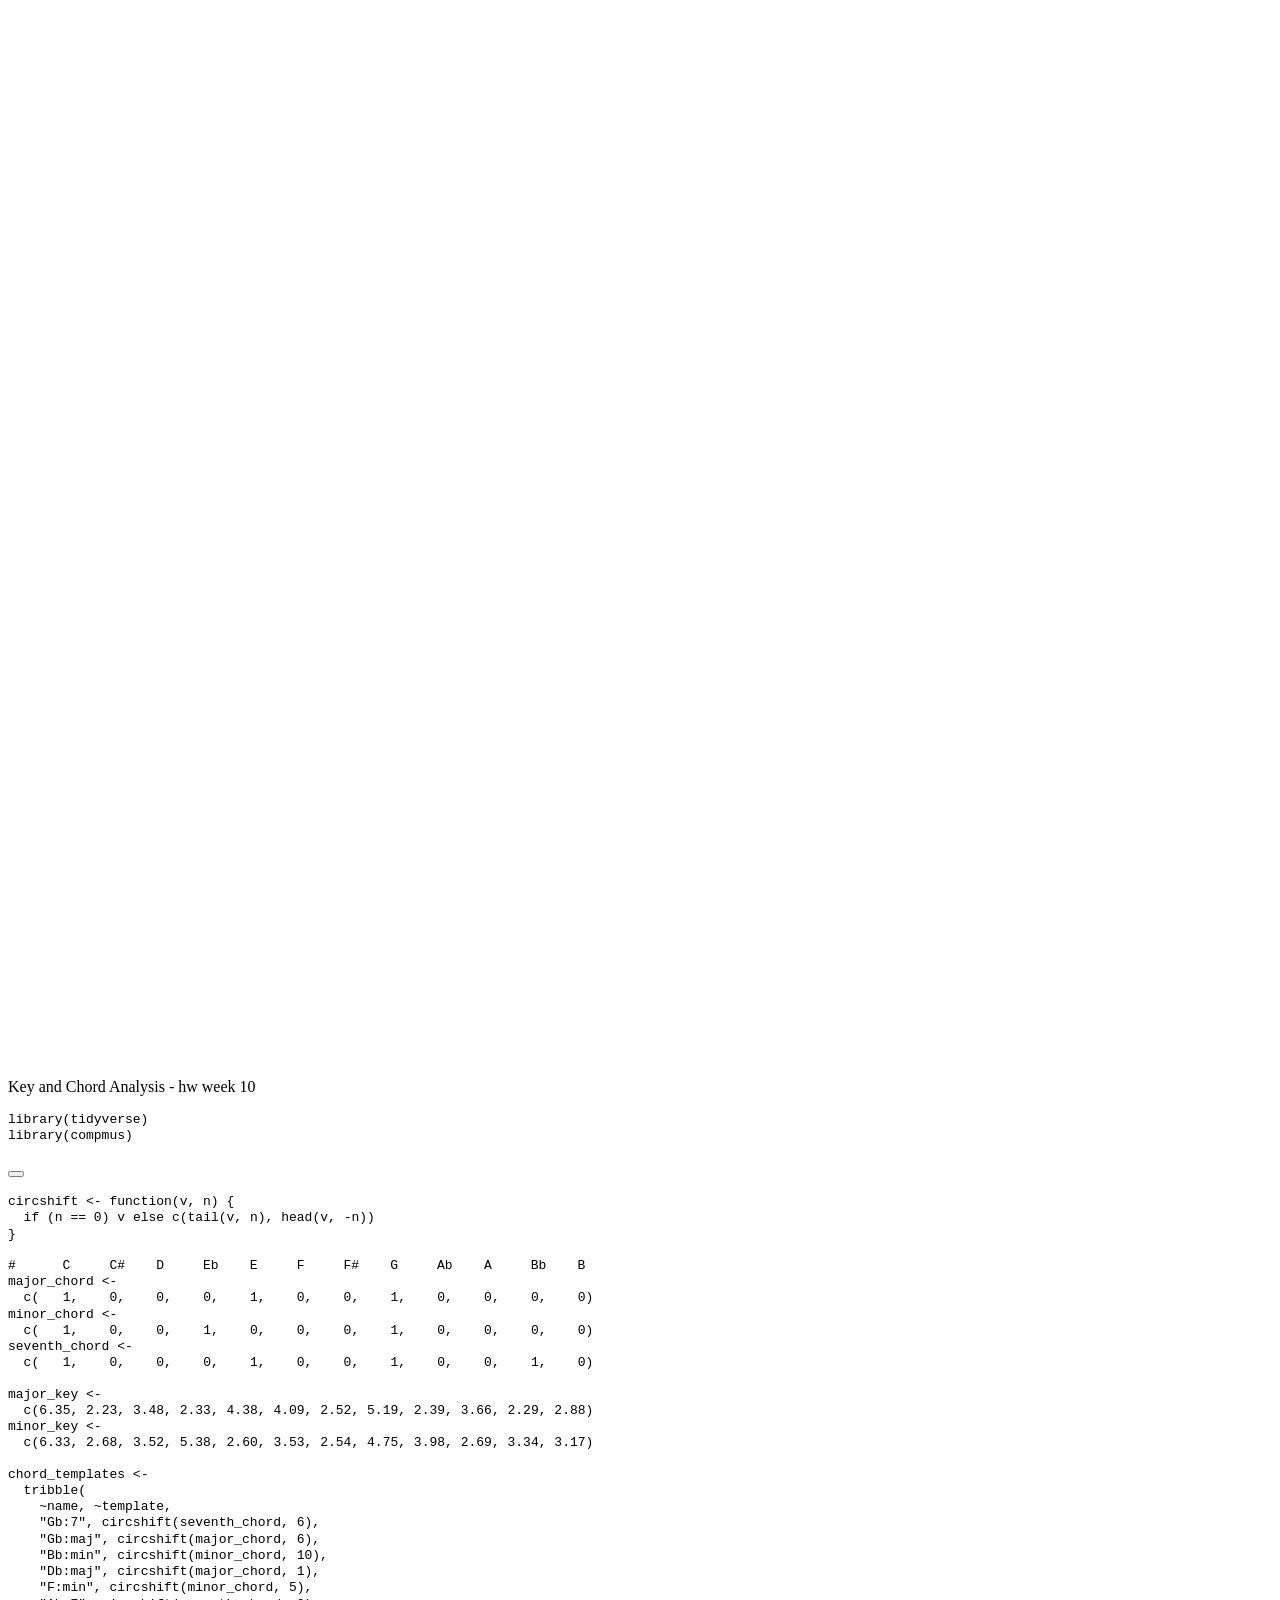
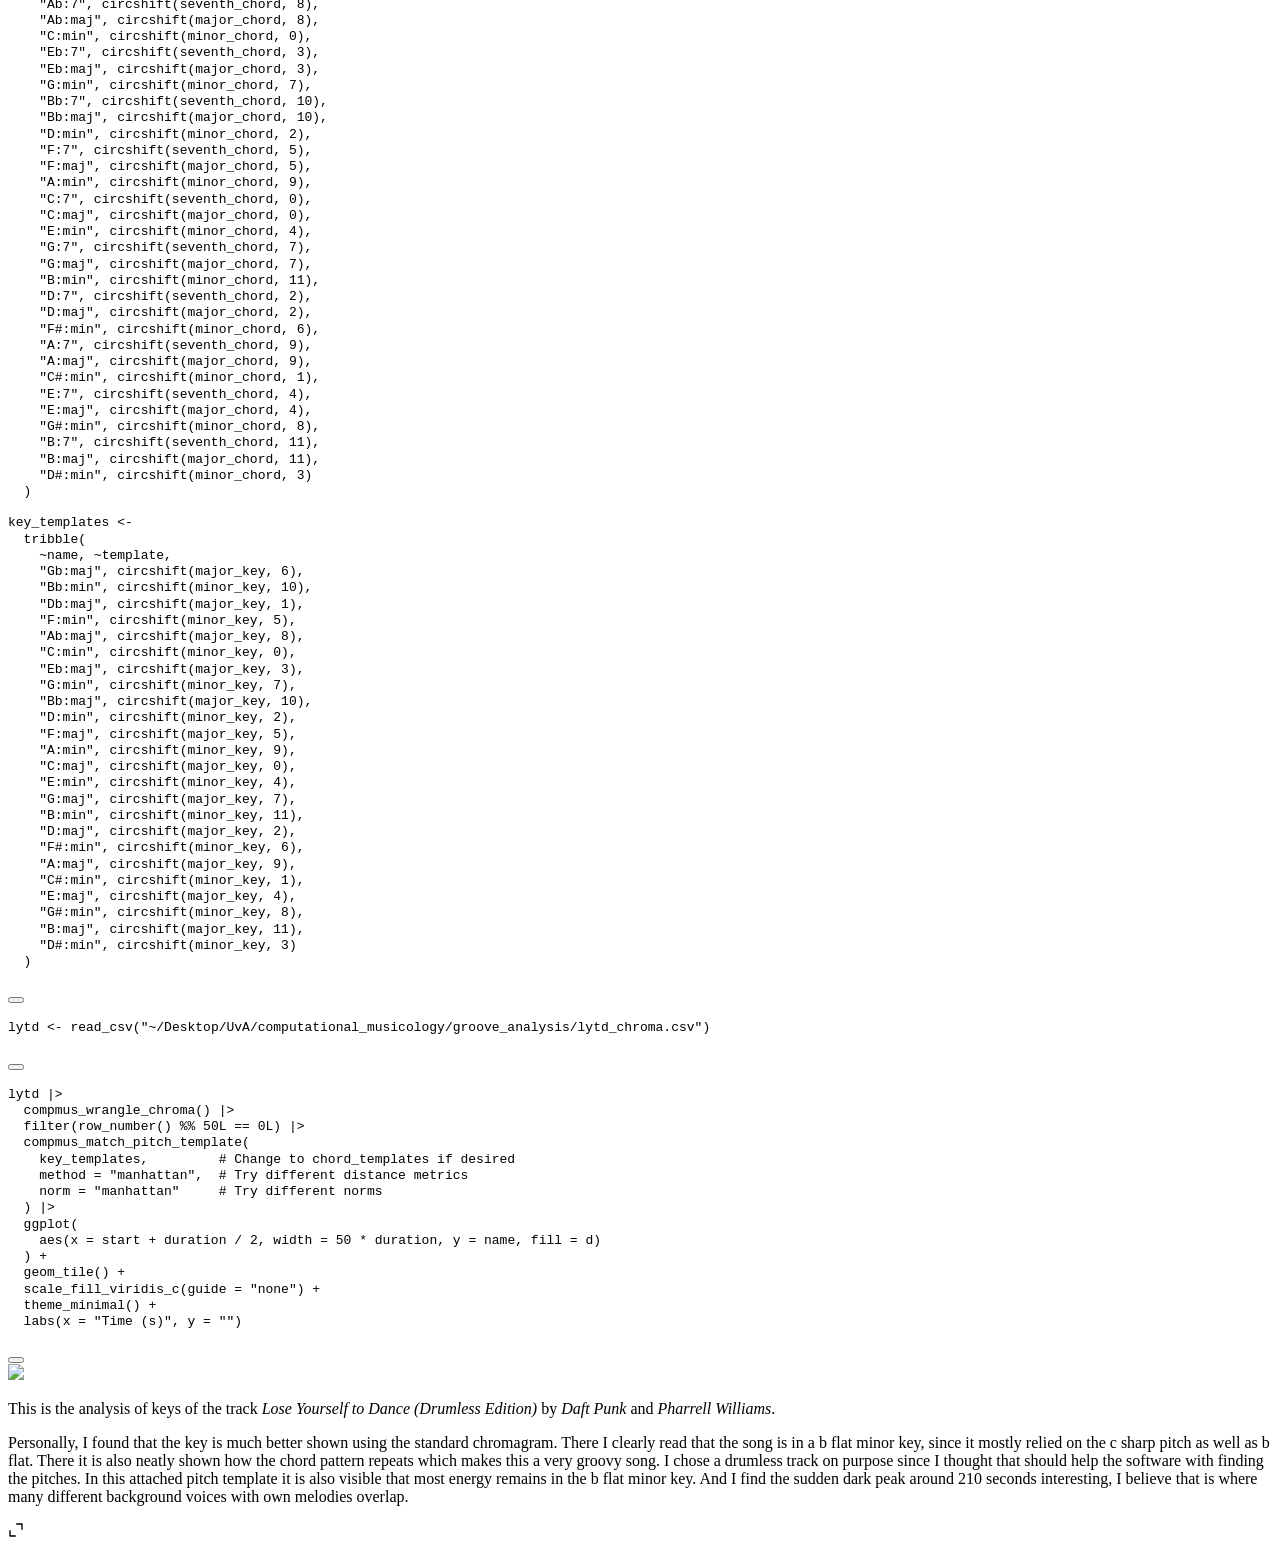
==== commit 37ce7297: "forgot im on git" ====
--- a/index.html
+++ b/index.html
@@ -2,7 +2,7 @@
 <html xmlns="http://www.w3.org/1999/xhtml" lang="en" xml:lang="en"><head>
 
 <meta charset="utf-8">
-<meta name="generator" content="quarto-1.6.42">
+<meta name="generator" content="quarto-1.9.36">
 
 <meta name="viewport" content="width=device-width, initial-scale=1.0, user-scalable=yes">
 
@@ -10,6 +10,9 @@
 
 <title>groove_analysis</title>
 <style>
+/* Default styles provided by pandoc.
+** See https://pandoc.org/MANUAL.html#variables-for-html for config info.
+*/
 code{white-space: pre-wrap;}
 span.smallcaps{font-variant: small-caps;}
 div.columns{display: flex; gap: min(4vw, 1.5em);}
@@ -21,32 +24,72 @@
   margin: 0 0.8em 0.2em -1em; /* quarto-specific, see https://github.com/quarto-dev/quarto-cli/issues/4556 */ 
   vertical-align: middle;
 }
+/* CSS for syntax highlighting */
+html { -webkit-text-size-adjust: 100%; }
+pre > code.sourceCode { white-space: pre; position: relative; }
+pre > code.sourceCode > span { display: inline-block; line-height: 1.25; }
+pre > code.sourceCode > span:empty { height: 1.2em; }
+.sourceCode { overflow: visible; }
+code.sourceCode > span { color: inherit; text-decoration: inherit; }
+div.sourceCode { margin: 1em 0; }
+pre.sourceCode { margin: 0; }
+@media screen {
+div.sourceCode { overflow: auto; }
+}
+@media print {
+pre > code.sourceCode { white-space: pre-wrap; }
+pre > code.sourceCode > span { text-indent: -5em; padding-left: 5em; }
+}
+pre.numberSource code
+  { counter-reset: source-line 0; }
+pre.numberSource code > span
+  { position: relative; left: -4em; counter-increment: source-line; }
+pre.numberSource code > span > a:first-child::before
+  { content: counter(source-line);
+    position: relative; left: -1em; text-align: right; vertical-align: baseline;
+    border: none; display: inline-block;
+    -webkit-touch-callout: none; -webkit-user-select: none;
+    -khtml-user-select: none; -moz-user-select: none;
+    -ms-user-select: none; user-select: none;
+    padding: 0 4px; width: 4em;
+  }
+pre.numberSource { margin-left: 3em;  padding-left: 4px; }
+div.sourceCode
+  {   }
+@media screen {
+pre > code.sourceCode > span > a:first-child::before { text-decoration: underline; }
+}
 </style>
 
 
 <script src="index_files/libs/clipboard/clipboard.min.js"></script>
-<script src="index_files/libs/quarto-html/quarto.js"></script>
+<script src="index_files/libs/quarto-html/quarto.js" type="module"></script>
+<script src="index_files/libs/quarto-html/tabsets/tabsets.js" type="module"></script>
 <script src="index_files/libs/quarto-html/popper.min.js"></script>
 <script src="index_files/libs/quarto-html/tippy.umd.min.js"></script>
 <script src="index_files/libs/quarto-html/anchor.min.js"></script>
 <link href="index_files/libs/quarto-html/tippy.css" rel="stylesheet">
-<link href="index_files/libs/quarto-html/quarto-syntax-highlighting-2f5df379a58b258e96c21c0638c20c03.css" rel="stylesheet" id="quarto-text-highlighting-styles">
+<link href="index_files/libs/quarto-html/quarto-syntax-highlighting-845c23b38eaddc0f92fda52bfe77a8c8.css" rel="stylesheet" class="quarto-color-scheme" id="quarto-text-highlighting-styles">
+<link href="index_files/libs/quarto-html/quarto-syntax-highlighting-dark-f418161beb48e0141c760e455f12af2c.css" rel="stylesheet" class="quarto-color-scheme quarto-color-alternate" id="quarto-text-highlighting-styles">
+<link href="index_files/libs/quarto-html/quarto-syntax-highlighting-845c23b38eaddc0f92fda52bfe77a8c8.css" rel="stylesheet" class="quarto-color-scheme-extra" id="quarto-text-highlighting-styles">
 <script src="index_files/libs/bootstrap/bootstrap.min.js"></script>
 <link href="index_files/libs/bootstrap/bootstrap-icons.css" rel="stylesheet">
-<link href="index_files/libs/bootstrap/bootstrap-a67f817aabb381f33ddc92fa46a8974c.min.css" rel="stylesheet" append-hash="true" id="quarto-bootstrap" data-mode="light">
+<link href="index_files/libs/bootstrap/bootstrap-b56f384592c8919c3ccc965f94d6dfe7.min.css" rel="stylesheet" append-hash="true" class="quarto-color-scheme" id="quarto-bootstrap" data-mode="light">
+<link href="index_files/libs/bootstrap/bootstrap-dark-b56f384592c8919c3ccc965f94d6dfe7.min.css" rel="stylesheet" append-hash="true" class="quarto-color-scheme quarto-color-alternate" id="quarto-bootstrap" data-mode="light">
+<link href="index_files/libs/bootstrap/bootstrap-b56f384592c8919c3ccc965f94d6dfe7.min.css" rel="stylesheet" append-hash="true" class="quarto-color-scheme-extra" id="quarto-bootstrap" data-mode="light">
 <script src="index_files/libs/quarto-dashboard/quarto-dashboard.js"></script>
 <script src="index_files/libs/quarto-dashboard/stickythead.js"></script>
-<script src="index_files/libs/quarto-dashboard/datatables.min.js" kdttablesentinel="true"></script>
-<script src="index_files/libs/quarto-dashboard/pdfmake.min.js" kdttablesentinel="true"></script>
-<script src="index_files/libs/quarto-dashboard/vfs_fonts.js" kdttablesentinel="true"></script>
+
+
+
 <script src="index_files/libs/quarto-dashboard/web-components.js" type="module"></script>
 <script src="index_files/libs/quarto-dashboard/components.js"></script>
-<link href="index_files/libs/quarto-dashboard/datatables.min.css" rel="stylesheet" kdttablesentinel="true">
+
 
 
 </head>
 
-<body class="quarto-dashboard dashboard-fill fullcontent">
+<body class="quarto-dashboard dashboard-fill fullcontent quarto-light">
 
 <header id="quarto-dashboard-header">
 <nav class="navbar navbar-expand-md slim" data-bs-theme="dark">
@@ -56,7 +99,8 @@
     </button>    
 
 
-    <div class="navbar-brand-container">       
+    <div class="navbar-brand-container">
+
 
       <div class="navbar-title">
         <div class="navbar-title-text"><a href="#">groove_analysis</a></div>
@@ -64,17 +108,19 @@
         <div class="navbar-author">Janek Z</div>
       </div>
     </div>
-<div id="dashboard-collapse" class="navbar-collapse collapse"><ul class="navbar-nav navbar-nav-scroll me-auto" role="tablist"><li class="nav-item" role="presentation"><a id="tab-welcome" class="nav-link active" data-bs-toggle="tab" role="tab" data-bs-target="#welcome" data-scrolling="false" href="#welcome" aria-controls="welcome" aria-selected="true"><span class="nav-link-text">Welcome</span></a></li><li class="nav-item" role="presentation"><a id="tab-the-analysis" class="nav-link" data-bs-toggle="tab" role="tab" data-bs-target="#the-analysis" data-scrolling="false" href="#the-analysis" aria-controls="the-analysis" aria-selected="false"><span class="nav-link-text">The Analysis</span></a></li></ul></div></div>
+<div id="dashboard-collapse" class="navbar-collapse collapse"><ul class="navbar-nav navbar-nav-scroll me-auto" role="tablist"><li class="nav-item" role="presentation"><a id="tab-welcome" class="nav-link active" data-bs-toggle="tab" role="tab" data-bs-target="#welcome" data-scrolling="false" href="#welcome" aria-controls="welcome" aria-selected="true"><span class="nav-link-text">Welcome</span></a></li><li class="nav-item" role="presentation"><a id="tab-the-analysis" class="nav-link" data-bs-toggle="tab" role="tab" data-bs-target="#the-analysis" data-scrolling="false" href="#the-analysis" aria-controls="the-analysis" aria-selected="false"><span class="nav-link-text">The Analysis</span></a></li><li class="nav-item" role="presentation"><a id="tab-homework" class="nav-link" data-bs-toggle="tab" role="tab" data-bs-target="#homework" data-scrolling="false" href="#homework" aria-controls="homework" aria-selected="false"><span class="nav-link-text">Homework</span></a></li></ul></div></div>
 </nav>
 </header>
 <div class="page-layout-custom quarto-dashboard-content bslib-gap-spacing html-fill-container bslib-page-fill quarto-dashboard-pages">  
 
-<div class="bslib-grid-item html-fill-item tab-content bslib-grid" data-layout="fill" style="display: grid; grid-template-rows: minmax(3em, 1fr); grid-auto-columns: minmax(0, 1fr);">
-<div id="welcome" class="dashboard-page tab-pane show active html-fill-item html-fill-container" data-orientation="rows" aria-labelledby="tab-welcome">
-<div class="html-fill-item html-fill-container bslib-grid" style="display: grid; grid-template-rows: minmax(3em, 1fr); grid-auto-columns: minmax(0, 1fr);">
-<div class="html-fill-item html-fill-container bslib-grid" style="display: grid; grid-template-columns: minmax(3em, 1fr) minmax(3em, 1fr) minmax(3em, 1fr);
+<div class="bslib-grid-item html-fill-item tab-content bslib-grid" data-layout="fill" style="display: grid; grid-template-columns: minmax(3em, 1fr);
 grid-auto-rows: minmax(0, 1fr);">
-<div class="html-fill-item html-fill-container bslib-grid" style="display: grid; grid-template-rows: minmax(3em, 1fr); grid-auto-columns: minmax(0, 1fr);">
+<div id="welcome" class="dashboard-page tab-pane show active html-fill-item html-fill-container" data-orientation="columns" aria-labelledby="tab-welcome">
+<div class="html-fill-item html-fill-container bslib-grid" style="display: grid; grid-template-columns: minmax(3em, 1fr);
+grid-auto-rows: minmax(0, 1fr);">
+<div class="html-fill-item html-fill-container bslib-grid" style="display: grid; grid-template-rows: minmax(3em, 1fr) minmax(3em, 1fr) minmax(3em, 1fr); grid-auto-columns: minmax(0, 1fr);">
+<div class="html-fill-item html-fill-container bslib-grid" style="display: grid; grid-template-columns: minmax(3em, 1fr);
+grid-auto-rows: minmax(0, 1fr);">
 <div class="card html-fill-item html-fill-container bslib-card" data-title="About this project" data-bslib-card-init="" data-require-bs-caller="card()" data-full-screen="false">
 <div class="card-header"><div class="card-title"><span style="display: inline">
 About this project
@@ -90,7 +136,9 @@
         <svg xmlns="http://www.w3.org/2000/svg" viewbox="0 0 24 24" style="height:1em;width:1em;" aria-hidden="true" role="img"><path d="M20 5C20 4.4 19.6 4 19 4H13C12.4 4 12 3.6 12 3C12 2.4 12.4 2 13 2H21C21.6 2 22 2.4 22 3V11C22 11.6 21.6 12 21 12C20.4 12 20 11.6 20 11V5ZM4 19C4 19.6 4.4 20 5 20H11C11.6 20 12 20.4 12 21C12 21.6 11.6 22 11 22H3C2.4 22 2 21.6 2 21V13C2 12.4 2.4 12 3 12C3.6 12 4 12.4 4 13V19Z"></path></svg>
     </span>
 </bslib-tooltip><script data-bslib-card-init="">bslib.Card.initializeAllCards();</script></div>
-</div><div class="html-fill-item html-fill-container bslib-grid" style="display: grid; grid-template-rows: minmax(3em, 1fr); grid-auto-columns: minmax(0, 1fr);">
+</div>
+<div class="html-fill-item html-fill-container bslib-grid" style="display: grid; grid-template-columns: minmax(3em, 1fr);
+grid-auto-rows: minmax(0, 1fr);">
 <div class="card html-fill-item html-fill-container bslib-card" data-title="Introduction" data-bslib-card-init="" data-require-bs-caller="card()" data-full-screen="false">
 <div class="card-header"><div class="card-title"><span style="display: inline">
 Introduction
@@ -104,7 +152,9 @@
         <svg xmlns="http://www.w3.org/2000/svg" viewbox="0 0 24 24" style="height:1em;width:1em;" aria-hidden="true" role="img"><path d="M20 5C20 4.4 19.6 4 19 4H13C12.4 4 12 3.6 12 3C12 2.4 12.4 2 13 2H21C21.6 2 22 2.4 22 3V11C22 11.6 21.6 12 21 12C20.4 12 20 11.6 20 11V5ZM4 19C4 19.6 4.4 20 5 20H11C11.6 20 12 20.4 12 21C12 21.6 11.6 22 11 22H3C2.4 22 2 21.6 2 21V13C2 12.4 2.4 12 3 12C3.6 12 4 12.4 4 13V19Z"></path></svg>
     </span>
 </bslib-tooltip><script data-bslib-card-init="">bslib.Card.initializeAllCards();</script></div>
-</div><div class="html-fill-item html-fill-container bslib-grid" style="display: grid; grid-template-rows: minmax(3em, 1fr); grid-auto-columns: minmax(0, 1fr);">
+</div>
+<div class="html-fill-item html-fill-container bslib-grid" style="display: grid; grid-template-columns: minmax(3em, 1fr);
+grid-auto-rows: minmax(0, 1fr);">
 <div class="card html-fill-item html-fill-container bslib-card" data-title="The Playlist" data-bslib-card-init="" data-require-bs-caller="card()" data-full-screen="false">
 <div class="card-header"><div class="card-title"><span style="display: inline">
 The Playlist
@@ -121,11 +171,10 @@
 </div>
 </div>
 </div>
-</div>
-<div id="the-analysis" class="dashboard-page tab-pane grid-skip html-fill-item html-fill-container" data-orientation="rows" aria-labelledby="tab-the-analysis">
-<div class="html-fill-item html-fill-container bslib-grid" style="display: grid; grid-template-rows: minmax(3em, 1fr) minmax(3em, 1fr) minmax(3em, 1fr); grid-auto-columns: minmax(0, 1fr);">
+</div><div id="the-analysis" class="dashboard-page tab-pane grid-skip html-fill-item html-fill-container" data-orientation="columns" aria-labelledby="tab-the-analysis">
 <div class="html-fill-item html-fill-container bslib-grid" style="display: grid; grid-template-columns: minmax(3em, 1fr);
 grid-auto-rows: minmax(0, 1fr);">
+<div class="html-fill-item html-fill-container bslib-grid" style="display: grid; grid-template-rows: minmax(3em, 1fr); grid-auto-columns: minmax(0, 1fr);">
 <div class="card html-fill-item html-fill-container bslib-card" data-title="Overview" data-bslib-card-init="" data-require-bs-caller="card()" data-full-screen="false">
 <div class="card-header"><div class="card-title"><span style="display: inline">
 Overview
@@ -140,16 +189,122 @@
     </span>
 </bslib-tooltip><script data-bslib-card-init="">bslib.Card.initializeAllCards();</script></div>
 </div>
+</div>
+</div><div id="homework" class="dashboard-page tab-pane grid-skip html-fill-item html-fill-container" data-orientation="columns" aria-labelledby="tab-homework">
 <div class="html-fill-item html-fill-container bslib-grid" style="display: grid; grid-template-columns: minmax(3em, 1fr);
 grid-auto-rows: minmax(0, 1fr);">
-<div class="card html-fill-item html-fill-container bslib-card" data-title="Example Code" data-bslib-card-init="" data-require-bs-caller="card()" data-full-screen="false">
+<div class="html-fill-item html-fill-container bslib-grid" style="display: grid; grid-template-rows: minmax(3em, 1fr); grid-auto-columns: minmax(0, 1fr);">
+<div class="card html-fill-item html-fill-container bslib-card" data-title="Key and Chord Analysis - hw week 10" data-bslib-card-init="" data-require-bs-caller="card()" data-full-screen="false">
 <div class="card-header"><div class="card-title"><span style="display: inline">
-Example Code
+Key and Chord Analysis - hw week 10
 </span></div></div>
-<div class="cell card-body html-fill-item html-fill-container">
-<div class="cell-output cell-output-stdout html-fill-item html-fill-container">
-<pre><code>[1] 2</code></pre>
-</div>
+<div class="card-body html-fill-item html-fill-container">
+<div class="code-copy-outer-scaffold html-fill-item html-fill-container"><div class="sourceCode cell-code html-fill-item html-fill-container" id="cb1"><pre class="sourceCode r code-with-copy"><code class="sourceCode r"><span id="cb1-1"><a href="#cb1-1" aria-hidden="true" tabindex="-1"></a><span class="fu">library</span>(tidyverse)</span>
+<span id="cb1-2"><a href="#cb1-2" aria-hidden="true" tabindex="-1"></a><span class="fu">library</span>(compmus)</span></code></pre></div><button title="Copy to Clipboard" class="code-copy-button"><i class="bi"></i></button></div>
+<div class="code-copy-outer-scaffold html-fill-item html-fill-container"><div class="sourceCode cell-code html-fill-item html-fill-container" id="cb2"><pre class="sourceCode r code-with-copy"><code class="sourceCode r"><span id="cb2-1"><a href="#cb2-1" aria-hidden="true" tabindex="-1"></a>circshift <span class="ot">&lt;-</span> <span class="cf">function</span>(v, n) {</span>
+<span id="cb2-2"><a href="#cb2-2" aria-hidden="true" tabindex="-1"></a>  <span class="cf">if</span> (n <span class="sc">==</span> <span class="dv">0</span>) v <span class="cf">else</span> <span class="fu">c</span>(<span class="fu">tail</span>(v, n), <span class="fu">head</span>(v, <span class="sc">-</span>n))</span>
+<span id="cb2-3"><a href="#cb2-3" aria-hidden="true" tabindex="-1"></a>}</span>
+<span id="cb2-4"><a href="#cb2-4" aria-hidden="true" tabindex="-1"></a></span>
+<span id="cb2-5"><a href="#cb2-5" aria-hidden="true" tabindex="-1"></a><span class="co">#      C     C#    D     Eb    E     F     F#    G     Ab    A     Bb    B</span></span>
+<span id="cb2-6"><a href="#cb2-6" aria-hidden="true" tabindex="-1"></a>major_chord <span class="ot">&lt;-</span></span>
+<span id="cb2-7"><a href="#cb2-7" aria-hidden="true" tabindex="-1"></a>  <span class="fu">c</span>(   <span class="dv">1</span>,    <span class="dv">0</span>,    <span class="dv">0</span>,    <span class="dv">0</span>,    <span class="dv">1</span>,    <span class="dv">0</span>,    <span class="dv">0</span>,    <span class="dv">1</span>,    <span class="dv">0</span>,    <span class="dv">0</span>,    <span class="dv">0</span>,    <span class="dv">0</span>)</span>
+<span id="cb2-8"><a href="#cb2-8" aria-hidden="true" tabindex="-1"></a>minor_chord <span class="ot">&lt;-</span></span>
+<span id="cb2-9"><a href="#cb2-9" aria-hidden="true" tabindex="-1"></a>  <span class="fu">c</span>(   <span class="dv">1</span>,    <span class="dv">0</span>,    <span class="dv">0</span>,    <span class="dv">1</span>,    <span class="dv">0</span>,    <span class="dv">0</span>,    <span class="dv">0</span>,    <span class="dv">1</span>,    <span class="dv">0</span>,    <span class="dv">0</span>,    <span class="dv">0</span>,    <span class="dv">0</span>)</span>
+<span id="cb2-10"><a href="#cb2-10" aria-hidden="true" tabindex="-1"></a>seventh_chord <span class="ot">&lt;-</span></span>
+<span id="cb2-11"><a href="#cb2-11" aria-hidden="true" tabindex="-1"></a>  <span class="fu">c</span>(   <span class="dv">1</span>,    <span class="dv">0</span>,    <span class="dv">0</span>,    <span class="dv">0</span>,    <span class="dv">1</span>,    <span class="dv">0</span>,    <span class="dv">0</span>,    <span class="dv">1</span>,    <span class="dv">0</span>,    <span class="dv">0</span>,    <span class="dv">1</span>,    <span class="dv">0</span>)</span>
+<span id="cb2-12"><a href="#cb2-12" aria-hidden="true" tabindex="-1"></a></span>
+<span id="cb2-13"><a href="#cb2-13" aria-hidden="true" tabindex="-1"></a>major_key <span class="ot">&lt;-</span></span>
+<span id="cb2-14"><a href="#cb2-14" aria-hidden="true" tabindex="-1"></a>  <span class="fu">c</span>(<span class="fl">6.35</span>, <span class="fl">2.23</span>, <span class="fl">3.48</span>, <span class="fl">2.33</span>, <span class="fl">4.38</span>, <span class="fl">4.09</span>, <span class="fl">2.52</span>, <span class="fl">5.19</span>, <span class="fl">2.39</span>, <span class="fl">3.66</span>, <span class="fl">2.29</span>, <span class="fl">2.88</span>)</span>
+<span id="cb2-15"><a href="#cb2-15" aria-hidden="true" tabindex="-1"></a>minor_key <span class="ot">&lt;-</span></span>
+<span id="cb2-16"><a href="#cb2-16" aria-hidden="true" tabindex="-1"></a>  <span class="fu">c</span>(<span class="fl">6.33</span>, <span class="fl">2.68</span>, <span class="fl">3.52</span>, <span class="fl">5.38</span>, <span class="fl">2.60</span>, <span class="fl">3.53</span>, <span class="fl">2.54</span>, <span class="fl">4.75</span>, <span class="fl">3.98</span>, <span class="fl">2.69</span>, <span class="fl">3.34</span>, <span class="fl">3.17</span>)</span>
+<span id="cb2-17"><a href="#cb2-17" aria-hidden="true" tabindex="-1"></a></span>
+<span id="cb2-18"><a href="#cb2-18" aria-hidden="true" tabindex="-1"></a>chord_templates <span class="ot">&lt;-</span></span>
+<span id="cb2-19"><a href="#cb2-19" aria-hidden="true" tabindex="-1"></a>  <span class="fu">tribble</span>(</span>
+<span id="cb2-20"><a href="#cb2-20" aria-hidden="true" tabindex="-1"></a>    <span class="sc">~</span>name, <span class="sc">~</span>template,</span>
+<span id="cb2-21"><a href="#cb2-21" aria-hidden="true" tabindex="-1"></a>    <span class="st">"Gb:7"</span>, <span class="fu">circshift</span>(seventh_chord, <span class="dv">6</span>),</span>
+<span id="cb2-22"><a href="#cb2-22" aria-hidden="true" tabindex="-1"></a>    <span class="st">"Gb:maj"</span>, <span class="fu">circshift</span>(major_chord, <span class="dv">6</span>),</span>
+<span id="cb2-23"><a href="#cb2-23" aria-hidden="true" tabindex="-1"></a>    <span class="st">"Bb:min"</span>, <span class="fu">circshift</span>(minor_chord, <span class="dv">10</span>),</span>
+<span id="cb2-24"><a href="#cb2-24" aria-hidden="true" tabindex="-1"></a>    <span class="st">"Db:maj"</span>, <span class="fu">circshift</span>(major_chord, <span class="dv">1</span>),</span>
+<span id="cb2-25"><a href="#cb2-25" aria-hidden="true" tabindex="-1"></a>    <span class="st">"F:min"</span>, <span class="fu">circshift</span>(minor_chord, <span class="dv">5</span>),</span>
+<span id="cb2-26"><a href="#cb2-26" aria-hidden="true" tabindex="-1"></a>    <span class="st">"Ab:7"</span>, <span class="fu">circshift</span>(seventh_chord, <span class="dv">8</span>),</span>
+<span id="cb2-27"><a href="#cb2-27" aria-hidden="true" tabindex="-1"></a>    <span class="st">"Ab:maj"</span>, <span class="fu">circshift</span>(major_chord, <span class="dv">8</span>),</span>
+<span id="cb2-28"><a href="#cb2-28" aria-hidden="true" tabindex="-1"></a>    <span class="st">"C:min"</span>, <span class="fu">circshift</span>(minor_chord, <span class="dv">0</span>),</span>
+<span id="cb2-29"><a href="#cb2-29" aria-hidden="true" tabindex="-1"></a>    <span class="st">"Eb:7"</span>, <span class="fu">circshift</span>(seventh_chord, <span class="dv">3</span>),</span>
+<span id="cb2-30"><a href="#cb2-30" aria-hidden="true" tabindex="-1"></a>    <span class="st">"Eb:maj"</span>, <span class="fu">circshift</span>(major_chord, <span class="dv">3</span>),</span>
+<span id="cb2-31"><a href="#cb2-31" aria-hidden="true" tabindex="-1"></a>    <span class="st">"G:min"</span>, <span class="fu">circshift</span>(minor_chord, <span class="dv">7</span>),</span>
+<span id="cb2-32"><a href="#cb2-32" aria-hidden="true" tabindex="-1"></a>    <span class="st">"Bb:7"</span>, <span class="fu">circshift</span>(seventh_chord, <span class="dv">10</span>),</span>
+<span id="cb2-33"><a href="#cb2-33" aria-hidden="true" tabindex="-1"></a>    <span class="st">"Bb:maj"</span>, <span class="fu">circshift</span>(major_chord, <span class="dv">10</span>),</span>
+<span id="cb2-34"><a href="#cb2-34" aria-hidden="true" tabindex="-1"></a>    <span class="st">"D:min"</span>, <span class="fu">circshift</span>(minor_chord, <span class="dv">2</span>),</span>
+<span id="cb2-35"><a href="#cb2-35" aria-hidden="true" tabindex="-1"></a>    <span class="st">"F:7"</span>, <span class="fu">circshift</span>(seventh_chord, <span class="dv">5</span>),</span>
+<span id="cb2-36"><a href="#cb2-36" aria-hidden="true" tabindex="-1"></a>    <span class="st">"F:maj"</span>, <span class="fu">circshift</span>(major_chord, <span class="dv">5</span>),</span>
+<span id="cb2-37"><a href="#cb2-37" aria-hidden="true" tabindex="-1"></a>    <span class="st">"A:min"</span>, <span class="fu">circshift</span>(minor_chord, <span class="dv">9</span>),</span>
+<span id="cb2-38"><a href="#cb2-38" aria-hidden="true" tabindex="-1"></a>    <span class="st">"C:7"</span>, <span class="fu">circshift</span>(seventh_chord, <span class="dv">0</span>),</span>
+<span id="cb2-39"><a href="#cb2-39" aria-hidden="true" tabindex="-1"></a>    <span class="st">"C:maj"</span>, <span class="fu">circshift</span>(major_chord, <span class="dv">0</span>),</span>
+<span id="cb2-40"><a href="#cb2-40" aria-hidden="true" tabindex="-1"></a>    <span class="st">"E:min"</span>, <span class="fu">circshift</span>(minor_chord, <span class="dv">4</span>),</span>
+<span id="cb2-41"><a href="#cb2-41" aria-hidden="true" tabindex="-1"></a>    <span class="st">"G:7"</span>, <span class="fu">circshift</span>(seventh_chord, <span class="dv">7</span>),</span>
+<span id="cb2-42"><a href="#cb2-42" aria-hidden="true" tabindex="-1"></a>    <span class="st">"G:maj"</span>, <span class="fu">circshift</span>(major_chord, <span class="dv">7</span>),</span>
+<span id="cb2-43"><a href="#cb2-43" aria-hidden="true" tabindex="-1"></a>    <span class="st">"B:min"</span>, <span class="fu">circshift</span>(minor_chord, <span class="dv">11</span>),</span>
+<span id="cb2-44"><a href="#cb2-44" aria-hidden="true" tabindex="-1"></a>    <span class="st">"D:7"</span>, <span class="fu">circshift</span>(seventh_chord, <span class="dv">2</span>),</span>
+<span id="cb2-45"><a href="#cb2-45" aria-hidden="true" tabindex="-1"></a>    <span class="st">"D:maj"</span>, <span class="fu">circshift</span>(major_chord, <span class="dv">2</span>),</span>
+<span id="cb2-46"><a href="#cb2-46" aria-hidden="true" tabindex="-1"></a>    <span class="st">"F#:min"</span>, <span class="fu">circshift</span>(minor_chord, <span class="dv">6</span>),</span>
+<span id="cb2-47"><a href="#cb2-47" aria-hidden="true" tabindex="-1"></a>    <span class="st">"A:7"</span>, <span class="fu">circshift</span>(seventh_chord, <span class="dv">9</span>),</span>
+<span id="cb2-48"><a href="#cb2-48" aria-hidden="true" tabindex="-1"></a>    <span class="st">"A:maj"</span>, <span class="fu">circshift</span>(major_chord, <span class="dv">9</span>),</span>
+<span id="cb2-49"><a href="#cb2-49" aria-hidden="true" tabindex="-1"></a>    <span class="st">"C#:min"</span>, <span class="fu">circshift</span>(minor_chord, <span class="dv">1</span>),</span>
+<span id="cb2-50"><a href="#cb2-50" aria-hidden="true" tabindex="-1"></a>    <span class="st">"E:7"</span>, <span class="fu">circshift</span>(seventh_chord, <span class="dv">4</span>),</span>
+<span id="cb2-51"><a href="#cb2-51" aria-hidden="true" tabindex="-1"></a>    <span class="st">"E:maj"</span>, <span class="fu">circshift</span>(major_chord, <span class="dv">4</span>),</span>
+<span id="cb2-52"><a href="#cb2-52" aria-hidden="true" tabindex="-1"></a>    <span class="st">"G#:min"</span>, <span class="fu">circshift</span>(minor_chord, <span class="dv">8</span>),</span>
+<span id="cb2-53"><a href="#cb2-53" aria-hidden="true" tabindex="-1"></a>    <span class="st">"B:7"</span>, <span class="fu">circshift</span>(seventh_chord, <span class="dv">11</span>),</span>
+<span id="cb2-54"><a href="#cb2-54" aria-hidden="true" tabindex="-1"></a>    <span class="st">"B:maj"</span>, <span class="fu">circshift</span>(major_chord, <span class="dv">11</span>),</span>
+<span id="cb2-55"><a href="#cb2-55" aria-hidden="true" tabindex="-1"></a>    <span class="st">"D#:min"</span>, <span class="fu">circshift</span>(minor_chord, <span class="dv">3</span>)</span>
+<span id="cb2-56"><a href="#cb2-56" aria-hidden="true" tabindex="-1"></a>  )</span>
+<span id="cb2-57"><a href="#cb2-57" aria-hidden="true" tabindex="-1"></a></span>
+<span id="cb2-58"><a href="#cb2-58" aria-hidden="true" tabindex="-1"></a>key_templates <span class="ot">&lt;-</span></span>
+<span id="cb2-59"><a href="#cb2-59" aria-hidden="true" tabindex="-1"></a>  <span class="fu">tribble</span>(</span>
+<span id="cb2-60"><a href="#cb2-60" aria-hidden="true" tabindex="-1"></a>    <span class="sc">~</span>name, <span class="sc">~</span>template,</span>
+<span id="cb2-61"><a href="#cb2-61" aria-hidden="true" tabindex="-1"></a>    <span class="st">"Gb:maj"</span>, <span class="fu">circshift</span>(major_key, <span class="dv">6</span>),</span>
+<span id="cb2-62"><a href="#cb2-62" aria-hidden="true" tabindex="-1"></a>    <span class="st">"Bb:min"</span>, <span class="fu">circshift</span>(minor_key, <span class="dv">10</span>),</span>
+<span id="cb2-63"><a href="#cb2-63" aria-hidden="true" tabindex="-1"></a>    <span class="st">"Db:maj"</span>, <span class="fu">circshift</span>(major_key, <span class="dv">1</span>),</span>
+<span id="cb2-64"><a href="#cb2-64" aria-hidden="true" tabindex="-1"></a>    <span class="st">"F:min"</span>, <span class="fu">circshift</span>(minor_key, <span class="dv">5</span>),</span>
+<span id="cb2-65"><a href="#cb2-65" aria-hidden="true" tabindex="-1"></a>    <span class="st">"Ab:maj"</span>, <span class="fu">circshift</span>(major_key, <span class="dv">8</span>),</span>
+<span id="cb2-66"><a href="#cb2-66" aria-hidden="true" tabindex="-1"></a>    <span class="st">"C:min"</span>, <span class="fu">circshift</span>(minor_key, <span class="dv">0</span>),</span>
+<span id="cb2-67"><a href="#cb2-67" aria-hidden="true" tabindex="-1"></a>    <span class="st">"Eb:maj"</span>, <span class="fu">circshift</span>(major_key, <span class="dv">3</span>),</span>
+<span id="cb2-68"><a href="#cb2-68" aria-hidden="true" tabindex="-1"></a>    <span class="st">"G:min"</span>, <span class="fu">circshift</span>(minor_key, <span class="dv">7</span>),</span>
+<span id="cb2-69"><a href="#cb2-69" aria-hidden="true" tabindex="-1"></a>    <span class="st">"Bb:maj"</span>, <span class="fu">circshift</span>(major_key, <span class="dv">10</span>),</span>
+<span id="cb2-70"><a href="#cb2-70" aria-hidden="true" tabindex="-1"></a>    <span class="st">"D:min"</span>, <span class="fu">circshift</span>(minor_key, <span class="dv">2</span>),</span>
+<span id="cb2-71"><a href="#cb2-71" aria-hidden="true" tabindex="-1"></a>    <span class="st">"F:maj"</span>, <span class="fu">circshift</span>(major_key, <span class="dv">5</span>),</span>
+<span id="cb2-72"><a href="#cb2-72" aria-hidden="true" tabindex="-1"></a>    <span class="st">"A:min"</span>, <span class="fu">circshift</span>(minor_key, <span class="dv">9</span>),</span>
+<span id="cb2-73"><a href="#cb2-73" aria-hidden="true" tabindex="-1"></a>    <span class="st">"C:maj"</span>, <span class="fu">circshift</span>(major_key, <span class="dv">0</span>),</span>
+<span id="cb2-74"><a href="#cb2-74" aria-hidden="true" tabindex="-1"></a>    <span class="st">"E:min"</span>, <span class="fu">circshift</span>(minor_key, <span class="dv">4</span>),</span>
+<span id="cb2-75"><a href="#cb2-75" aria-hidden="true" tabindex="-1"></a>    <span class="st">"G:maj"</span>, <span class="fu">circshift</span>(major_key, <span class="dv">7</span>),</span>
+<span id="cb2-76"><a href="#cb2-76" aria-hidden="true" tabindex="-1"></a>    <span class="st">"B:min"</span>, <span class="fu">circshift</span>(minor_key, <span class="dv">11</span>),</span>
+<span id="cb2-77"><a href="#cb2-77" aria-hidden="true" tabindex="-1"></a>    <span class="st">"D:maj"</span>, <span class="fu">circshift</span>(major_key, <span class="dv">2</span>),</span>
+<span id="cb2-78"><a href="#cb2-78" aria-hidden="true" tabindex="-1"></a>    <span class="st">"F#:min"</span>, <span class="fu">circshift</span>(minor_key, <span class="dv">6</span>),</span>
+<span id="cb2-79"><a href="#cb2-79" aria-hidden="true" tabindex="-1"></a>    <span class="st">"A:maj"</span>, <span class="fu">circshift</span>(major_key, <span class="dv">9</span>),</span>
+<span id="cb2-80"><a href="#cb2-80" aria-hidden="true" tabindex="-1"></a>    <span class="st">"C#:min"</span>, <span class="fu">circshift</span>(minor_key, <span class="dv">1</span>),</span>
+<span id="cb2-81"><a href="#cb2-81" aria-hidden="true" tabindex="-1"></a>    <span class="st">"E:maj"</span>, <span class="fu">circshift</span>(major_key, <span class="dv">4</span>),</span>
+<span id="cb2-82"><a href="#cb2-82" aria-hidden="true" tabindex="-1"></a>    <span class="st">"G#:min"</span>, <span class="fu">circshift</span>(minor_key, <span class="dv">8</span>),</span>
+<span id="cb2-83"><a href="#cb2-83" aria-hidden="true" tabindex="-1"></a>    <span class="st">"B:maj"</span>, <span class="fu">circshift</span>(major_key, <span class="dv">11</span>),</span>
+<span id="cb2-84"><a href="#cb2-84" aria-hidden="true" tabindex="-1"></a>    <span class="st">"D#:min"</span>, <span class="fu">circshift</span>(minor_key, <span class="dv">3</span>)</span>
+<span id="cb2-85"><a href="#cb2-85" aria-hidden="true" tabindex="-1"></a>  )</span></code></pre></div><button title="Copy to Clipboard" class="code-copy-button"><i class="bi"></i></button></div>
+<div class="code-copy-outer-scaffold html-fill-item html-fill-container"><div class="sourceCode cell-code html-fill-item html-fill-container" id="cb3"><pre class="sourceCode r code-with-copy"><code class="sourceCode r"><span id="cb3-1"><a href="#cb3-1" aria-hidden="true" tabindex="-1"></a>lytd <span class="ot">&lt;-</span> <span class="fu">read_csv</span>(<span class="st">"~/Desktop/UvA/computational_musicology/groove_analysis/lytd_chroma.csv"</span>)</span></code></pre></div><button title="Copy to Clipboard" class="code-copy-button"><i class="bi"></i></button></div>
+<div class="code-copy-outer-scaffold html-fill-item html-fill-container"><div class="sourceCode cell-code html-fill-item html-fill-container" id="cb4"><pre class="sourceCode r code-with-copy"><code class="sourceCode r"><span id="cb4-1"><a href="#cb4-1" aria-hidden="true" tabindex="-1"></a>lytd <span class="sc">|&gt;</span> </span>
+<span id="cb4-2"><a href="#cb4-2" aria-hidden="true" tabindex="-1"></a>  <span class="fu">compmus_wrangle_chroma</span>() <span class="sc">|&gt;</span> </span>
+<span id="cb4-3"><a href="#cb4-3" aria-hidden="true" tabindex="-1"></a>  <span class="fu">filter</span>(<span class="fu">row_number</span>() <span class="sc">%%</span> <span class="dv">50</span>L <span class="sc">==</span> <span class="dv">0</span>L) <span class="sc">|&gt;</span> </span>
+<span id="cb4-4"><a href="#cb4-4" aria-hidden="true" tabindex="-1"></a>  <span class="fu">compmus_match_pitch_template</span>(</span>
+<span id="cb4-5"><a href="#cb4-5" aria-hidden="true" tabindex="-1"></a>    key_templates,         <span class="co"># Change to chord_templates if desired</span></span>
+<span id="cb4-6"><a href="#cb4-6" aria-hidden="true" tabindex="-1"></a>    <span class="at">method =</span> <span class="st">"manhattan"</span>,  <span class="co"># Try different distance metrics</span></span>
+<span id="cb4-7"><a href="#cb4-7" aria-hidden="true" tabindex="-1"></a>    <span class="at">norm =</span> <span class="st">"manhattan"</span>     <span class="co"># Try different norms</span></span>
+<span id="cb4-8"><a href="#cb4-8" aria-hidden="true" tabindex="-1"></a>  ) <span class="sc">|&gt;</span></span>
+<span id="cb4-9"><a href="#cb4-9" aria-hidden="true" tabindex="-1"></a>  <span class="fu">ggplot</span>(</span>
+<span id="cb4-10"><a href="#cb4-10" aria-hidden="true" tabindex="-1"></a>    <span class="fu">aes</span>(<span class="at">x =</span> start <span class="sc">+</span> duration <span class="sc">/</span> <span class="dv">2</span>, <span class="at">width =</span> <span class="dv">50</span> <span class="sc">*</span> duration, <span class="at">y =</span> name, <span class="at">fill =</span> d)</span>
+<span id="cb4-11"><a href="#cb4-11" aria-hidden="true" tabindex="-1"></a>  ) <span class="sc">+</span></span>
+<span id="cb4-12"><a href="#cb4-12" aria-hidden="true" tabindex="-1"></a>  <span class="fu">geom_tile</span>() <span class="sc">+</span></span>
+<span id="cb4-13"><a href="#cb4-13" aria-hidden="true" tabindex="-1"></a>  <span class="fu">scale_fill_viridis_c</span>(<span class="at">guide =</span> <span class="st">"none"</span>) <span class="sc">+</span></span>
+<span id="cb4-14"><a href="#cb4-14" aria-hidden="true" tabindex="-1"></a>  <span class="fu">theme_minimal</span>() <span class="sc">+</span></span>
+<span id="cb4-15"><a href="#cb4-15" aria-hidden="true" tabindex="-1"></a>  <span class="fu">labs</span>(<span class="at">x =</span> <span class="st">"Time (s)"</span>, <span class="at">y =</span> <span class="st">""</span>)</span></code></pre></div><button title="Copy to Clipboard" class="code-copy-button"><i class="bi"></i></button></div>
+<img src="index_files/figure-html/unnamed-chunk-4-1.png" class="img-fluid" width="768">
+<p>This is the analysis of keys of the track <em>Lose Yourself to Dance (Drumless Edition)</em> by <em>Daft Punk</em> and <em>Pharrell Williams</em>.</p>
+<p>Personally, I found that the key is much better shown using the standard chromagram. There I clearly read that the song is in a b flat minor key, since it mostly relied on the c sharp pitch as well as b flat. There it is also neatly shown how the chord pattern repeats which makes this a very groovy song. I chose a drumless track on purpose since I thought that should help the software with finding the pitches. In this attached pitch template it is also visible that most energy remains in the b flat minor key. And I find the sudden dark peak around 210 seconds interesting, I believe that is where many different background voices with own melodies overlap.</p>
 </div>
 <bslib-tooltip placement="auto" bsoptions="[]" data-require-bs-version="5" data-require-bs-caller="tooltip()">
     <template>Expand</template>
@@ -157,25 +312,8 @@
         <svg xmlns="http://www.w3.org/2000/svg" viewbox="0 0 24 24" style="height:1em;width:1em;" aria-hidden="true" role="img"><path d="M20 5C20 4.4 19.6 4 19 4H13C12.4 4 12 3.6 12 3C12 2.4 12.4 2 13 2H21C21.6 2 22 2.4 22 3V11C22 11.6 21.6 12 21 12C20.4 12 20 11.6 20 11V5ZM4 19C4 19.6 4.4 20 5 20H11C11.6 20 12 20.4 12 21C12 21.6 11.6 22 11 22H3C2.4 22 2 21.6 2 21V13C2 12.4 2.4 12 3 12C3.6 12 4 12.4 4 13V19Z"></path></svg>
     </span>
 </bslib-tooltip><script data-bslib-card-init="">bslib.Card.initializeAllCards();</script></div>
-</div>
-<div class="html-fill-item html-fill-container bslib-grid" style="display: grid; grid-template-rows: minmax(3em, 1fr); grid-auto-columns: minmax(0, 1fr);">
-<div class="html-fill-item html-fill-container bslib-grid" style="display: grid; grid-template-columns: minmax(3em, 1fr);
-grid-auto-rows: minmax(0, 1fr);">
-<div class="card html-fill-item html-fill-container bslib-card" data-title="Key and Chord Analysis" data-bslib-card-init="" data-require-bs-caller="card()" data-full-screen="false">
-<div class="card-header"><div class="card-title"><span style="display: inline">
-Key and Chord Analysis
-</span></div></div>
-<div class="card-body html-fill-item html-fill-container">
-<pre data-include="analysis_of_keys.rmd"><code></code></pre>
-</div>
-<bslib-tooltip placement="auto" bsoptions="[]" data-require-bs-version="5" data-require-bs-caller="tooltip()">
-    <template>Expand</template>
-    <span class="bslib-full-screen-enter badge rounded-pill">
-        <svg xmlns="http://www.w3.org/2000/svg" viewbox="0 0 24 24" style="height:1em;width:1em;" aria-hidden="true" role="img"><path d="M20 5C20 4.4 19.6 4 19 4H13C12.4 4 12 3.6 12 3C12 2.4 12.4 2 13 2H21C21.6 2 22 2.4 22 3V11C22 11.6 21.6 12 21 12C20.4 12 20 11.6 20 11V5ZM4 19C4 19.6 4.4 20 5 20H11C11.6 20 12 20.4 12 21C12 21.6 11.6 22 11 22H3C2.4 22 2 21.6 2 21V13C2 12.4 2.4 12 3 12C3.6 12 4 12.4 4 13V19Z"></path></svg>
-    </span>
-</bslib-tooltip><script data-bslib-card-init="">bslib.Card.initializeAllCards();</script></div><div id="3ade8a4a-fb1d-4a6c-8409-ac45482d5fc9" class="hidden html-fill-item html-fill-container">
-
-</div>
+<div id="3ade8a4a-fb1d-4a6c-8409-ac45482d5fc9" class="hidden html-fill-item html-fill-container">
+
 </div>
 </div>
 </div>
@@ -184,236 +322,243 @@
 
 
 <script id="quarto-html-after-body" type="application/javascript">
-window.document.addEventListener("DOMContentLoaded", function (event) {
-  const toggleBodyColorMode = (bsSheetEl) => {
-    const mode = bsSheetEl.getAttribute("data-mode");
-    const bodyEl = window.document.querySelector("body");
-    if (mode === "dark") {
-      bodyEl.classList.add("quarto-dark");
-      bodyEl.classList.remove("quarto-light");
-    } else {
-      bodyEl.classList.add("quarto-light");
-      bodyEl.classList.remove("quarto-dark");
-    }
-  }
-  const toggleBodyColorPrimary = () => {
-    const bsSheetEl = window.document.querySelector("link#quarto-bootstrap");
-    if (bsSheetEl) {
-      toggleBodyColorMode(bsSheetEl);
-    }
-  }
-  toggleBodyColorPrimary();  
-  const icon = "";
-  const anchorJS = new window.AnchorJS();
-  anchorJS.options = {
-    placement: 'right',
-    icon: icon
-  };
-  anchorJS.add('.anchored');
-  const isCodeAnnotation = (el) => {
-    for (const clz of el.classList) {
-      if (clz.startsWith('code-annotation-')) {                     
-        return true;
-      }
-    }
-    return false;
-  }
-  const onCopySuccess = function(e) {
-    // button target
-    const button = e.trigger;
-    // don't keep focus
-    button.blur();
-    // flash "checked"
-    button.classList.add('code-copy-button-checked');
-    var currentTitle = button.getAttribute("title");
-    button.setAttribute("title", "Copied!");
-    let tooltip;
-    if (window.bootstrap) {
-      button.setAttribute("data-bs-toggle", "tooltip");
-      button.setAttribute("data-bs-placement", "left");
-      button.setAttribute("data-bs-title", "Copied!");
-      tooltip = new bootstrap.Tooltip(button, 
-        { trigger: "manual", 
-          customClass: "code-copy-button-tooltip",
-          offset: [0, -8]});
-      tooltip.show();    
-    }
-    setTimeout(function() {
-      if (tooltip) {
-        tooltip.hide();
-        button.removeAttribute("data-bs-title");
-        button.removeAttribute("data-bs-toggle");
-        button.removeAttribute("data-bs-placement");
-      }
-      button.setAttribute("title", currentTitle);
-      button.classList.remove('code-copy-button-checked');
-    }, 1000);
-    // clear code selection
-    e.clearSelection();
-  }
-  const getTextToCopy = function(trigger) {
-      const codeEl = trigger.previousElementSibling.cloneNode(true);
+  window.document.addEventListener("DOMContentLoaded", function (event) {
+    const icon = "";
+    const anchorJS = new window.AnchorJS();
+    anchorJS.options = {
+      placement: 'right',
+      icon: icon
+    };
+    anchorJS.add('.anchored');
+    const isCodeAnnotation = (el) => {
+      for (const clz of el.classList) {
+        if (clz.startsWith('code-annotation-')) {                     
+          return true;
+        }
+      }
+      return false;
+    }
+    const onCopySuccess = function(e) {
+      // button target
+      const button = e.trigger;
+      // don't keep focus
+      button.blur();
+      // flash "checked"
+      button.classList.add('code-copy-button-checked');
+      var currentTitle = button.getAttribute("title");
+      button.setAttribute("title", "Copied!");
+      let tooltip;
+      if (window.bootstrap) {
+        button.setAttribute("data-bs-toggle", "tooltip");
+        button.setAttribute("data-bs-placement", "left");
+        button.setAttribute("data-bs-title", "Copied!");
+        tooltip = new bootstrap.Tooltip(button, 
+          { trigger: "manual", 
+            customClass: "code-copy-button-tooltip",
+            offset: [0, -8]});
+        tooltip.show();    
+      }
+      setTimeout(function() {
+        if (tooltip) {
+          tooltip.hide();
+          button.removeAttribute("data-bs-title");
+          button.removeAttribute("data-bs-toggle");
+          button.removeAttribute("data-bs-placement");
+        }
+        button.setAttribute("title", currentTitle);
+        button.classList.remove('code-copy-button-checked');
+      }, 1000);
+      // clear code selection
+      e.clearSelection();
+    }
+    const getTextToCopy = function(trigger) {
+      const outerScaffold = trigger.parentElement.cloneNode(true);
+      const codeEl = outerScaffold.querySelector('code');
       for (const childEl of codeEl.children) {
         if (isCodeAnnotation(childEl)) {
           childEl.remove();
         }
       }
       return codeEl.innerText;
-  }
-  const clipboard = new window.ClipboardJS('.code-copy-button:not([data-in-quarto-modal])', {
-    text: getTextToCopy
-  });
-  clipboard.on('success', onCopySuccess);
-  if (window.document.getElementById('quarto-embedded-source-code-modal')) {
-    const clipboardModal = new window.ClipboardJS('.code-copy-button[data-in-quarto-modal]', {
-      text: getTextToCopy,
-      container: window.document.getElementById('quarto-embedded-source-code-modal')
+    }
+    const clipboard = new window.ClipboardJS('.code-copy-button:not([data-in-quarto-modal])', {
+      text: getTextToCopy
     });
-    clipboardModal.on('success', onCopySuccess);
-  }
-    var localhostRegex = new RegExp(/^(?:http|https):\/\/localhost\:?[0-9]*\//);
-    var mailtoRegex = new RegExp(/^mailto:/);
-      var filterRegex = new RegExp('/' + window.location.host + '/');
-    var isInternal = (href) => {
-        return filterRegex.test(href) || localhostRegex.test(href) || mailtoRegex.test(href);
-    }
-    // Inspect non-navigation links and adorn them if external
- 	var links = window.document.querySelectorAll('a[href]:not(.nav-link):not(.navbar-brand):not(.toc-action):not(.sidebar-link):not(.sidebar-item-toggle):not(.pagination-link):not(.no-external):not([aria-hidden]):not(.dropdown-item):not(.quarto-navigation-tool):not(.about-link)');
-    for (var i=0; i<links.length; i++) {
-      const link = links[i];
-      if (!isInternal(link.href)) {
-        // undo the damage that might have been done by quarto-nav.js in the case of
-        // links that we want to consider external
-        if (link.dataset.originalHref !== undefined) {
-          link.href = link.dataset.originalHref;
-        }
-      }
-    }
-  function tippyHover(el, contentFn, onTriggerFn, onUntriggerFn) {
-    const config = {
-      allowHTML: true,
-      maxWidth: 500,
-      delay: 100,
-      arrow: false,
-      appendTo: function(el) {
-          return el.parentElement;
-      },
-      interactive: true,
-      interactiveBorder: 10,
-      theme: 'quarto',
-      placement: 'bottom-start',
-    };
-    if (contentFn) {
-      config.content = contentFn;
-    }
-    if (onTriggerFn) {
-      config.onTrigger = onTriggerFn;
-    }
-    if (onUntriggerFn) {
-      config.onUntrigger = onUntriggerFn;
-    }
-    window.tippy(el, config); 
-  }
-  const noterefs = window.document.querySelectorAll('a[role="doc-noteref"]');
-  for (var i=0; i<noterefs.length; i++) {
-    const ref = noterefs[i];
-    tippyHover(ref, function() {
-      // use id or data attribute instead here
-      let href = ref.getAttribute('data-footnote-href') || ref.getAttribute('href');
-      try { href = new URL(href).hash; } catch {}
-      const id = href.replace(/^#\/?/, "");
-      const note = window.document.getElementById(id);
-      if (note) {
-        return note.innerHTML;
+    clipboard.on('success', onCopySuccess);
+    if (window.document.getElementById('quarto-embedded-source-code-modal')) {
+      const clipboardModal = new window.ClipboardJS('.code-copy-button[data-in-quarto-modal]', {
+        text: getTextToCopy,
+        container: window.document.getElementById('quarto-embedded-source-code-modal')
+      });
+      clipboardModal.on('success', onCopySuccess);
+    }
+      var localhostRegex = new RegExp(/^(?:http|https):\/\/localhost\:?[0-9]*\//);
+      var mailtoRegex = new RegExp(/^mailto:/);
+        var filterRegex = new RegExp('/' + window.location.host + '/');
+      var isInternal = (href) => {
+          return filterRegex.test(href) || localhostRegex.test(href) || mailtoRegex.test(href);
+      }
+      // Inspect non-navigation links and adorn them if external
+     var links = window.document.querySelectorAll('a[href]:not(.nav-link):not(.navbar-brand):not(.toc-action):not(.sidebar-link):not(.sidebar-item-toggle):not(.pagination-link):not(.no-external):not([aria-hidden]):not(.dropdown-item):not(.quarto-navigation-tool):not(.about-link)');
+      for (var i=0; i<links.length; i++) {
+        const link = links[i];
+        if (!isInternal(link.href)) {
+          // undo the damage that might have been done by quarto-nav.js in the case of
+          // links that we want to consider external
+          if (link.dataset.originalHref !== undefined) {
+            link.href = link.dataset.originalHref;
+          }
+        }
+      }
+    function tippyHover(el, contentFn, onTriggerFn, onUntriggerFn) {
+      const config = {
+        allowHTML: true,
+        maxWidth: 500,
+        delay: 100,
+        arrow: false,
+        appendTo: function(el) {
+            return el.parentElement;
+        },
+        interactive: true,
+        interactiveBorder: 10,
+        theme: 'quarto',
+        placement: 'bottom-start',
+      };
+      if (contentFn) {
+        config.content = contentFn;
+      }
+      if (onTriggerFn) {
+        config.onTrigger = onTriggerFn;
+      }
+      if (onUntriggerFn) {
+        config.onUntrigger = onUntriggerFn;
+      }
+      window.tippy(el, config); 
+    }
+    const noterefs = window.document.querySelectorAll('a[role="doc-noteref"]');
+    for (var i=0; i<noterefs.length; i++) {
+      const ref = noterefs[i];
+      tippyHover(ref, function() {
+        // use id or data attribute instead here
+        let href = ref.getAttribute('data-footnote-href') || ref.getAttribute('href');
+        try { href = new URL(href).hash; } catch {}
+        const id = href.replace(/^#\/?/, "");
+        const note = window.document.getElementById(id);
+        if (note) {
+          return note.innerHTML;
+        } else {
+          return "";
+        }
+      });
+    }
+    const xrefs = window.document.querySelectorAll('a.quarto-xref');
+    const processXRef = (id, note) => {
+      // Strip column container classes
+      const stripColumnClz = (el) => {
+        el.classList.remove("page-full", "page-columns");
+        if (el.children) {
+          for (const child of el.children) {
+            stripColumnClz(child);
+          }
+        }
+      }
+      stripColumnClz(note)
+      if (id === null || id.startsWith('sec-')) {
+        // Special case sections, only their first couple elements
+        const container = document.createElement("div");
+        if (note.children && note.children.length > 2) {
+          container.appendChild(note.children[0].cloneNode(true));
+          for (let i = 1; i < note.children.length; i++) {
+            const child = note.children[i];
+            if (child.tagName === "P" && child.innerText === "") {
+              continue;
+            } else {
+              container.appendChild(child.cloneNode(true));
+              break;
+            }
+          }
+          if (window.Quarto?.typesetMath) {
+            window.Quarto.typesetMath(container);
+          }
+          return container.innerHTML
+        } else {
+          if (window.Quarto?.typesetMath) {
+            window.Quarto.typesetMath(note);
+          }
+          return note.innerHTML;
+        }
       } else {
-        return "";
-      }
-    });
-  }
-  const xrefs = window.document.querySelectorAll('a.quarto-xref');
-  const processXRef = (id, note) => {
-    // Strip column container classes
-    const stripColumnClz = (el) => {
-      el.classList.remove("page-full", "page-columns");
-      if (el.children) {
-        for (const child of el.children) {
-          stripColumnClz(child);
-        }
-      }
-    }
-    stripColumnClz(note)
-    if (id === null || id.startsWith('sec-')) {
-      // Special case sections, only their first couple elements
-      const container = document.createElement("div");
-      if (note.children && note.children.length > 2) {
-        container.appendChild(note.children[0].cloneNode(true));
-        for (let i = 1; i < note.children.length; i++) {
-          const child = note.children[i];
-          if (child.tagName === "P" && child.innerText === "") {
-            continue;
-          } else {
-            container.appendChild(child.cloneNode(true));
-            break;
-          }
-        }
-        if (window.Quarto?.typesetMath) {
-          window.Quarto.typesetMath(container);
-        }
-        return container.innerHTML
-      } else {
+        // Remove any anchor links if they are present
+        const anchorLink = note.querySelector('a.anchorjs-link');
+        if (anchorLink) {
+          anchorLink.remove();
+        }
         if (window.Quarto?.typesetMath) {
           window.Quarto.typesetMath(note);
         }
-        return note.innerHTML;
-      }
-    } else {
-      // Remove any anchor links if they are present
-      const anchorLink = note.querySelector('a.anchorjs-link');
-      if (anchorLink) {
-        anchorLink.remove();
-      }
-      if (window.Quarto?.typesetMath) {
-        window.Quarto.typesetMath(note);
-      }
-      if (note.classList.contains("callout")) {
-        return note.outerHTML;
-      } else {
-        return note.innerHTML;
-      }
-    }
-  }
-  for (var i=0; i<xrefs.length; i++) {
-    const xref = xrefs[i];
-    tippyHover(xref, undefined, function(instance) {
-      instance.disable();
-      let url = xref.getAttribute('href');
-      let hash = undefined; 
-      if (url.startsWith('#')) {
-        hash = url;
-      } else {
-        try { hash = new URL(url).hash; } catch {}
-      }
-      if (hash) {
-        const id = hash.replace(/^#\/?/, "");
-        const note = window.document.getElementById(id);
-        if (note !== null) {
-          try {
-            const html = processXRef(id, note.cloneNode(true));
-            instance.setContent(html);
-          } finally {
-            instance.enable();
-            instance.show();
-          }
+        if (note.classList.contains("callout")) {
+          return note.outerHTML;
         } else {
-          // See if we can fetch this
-          fetch(url.split('#')[0])
+          return note.innerHTML;
+        }
+      }
+    }
+    for (var i=0; i<xrefs.length; i++) {
+      const xref = xrefs[i];
+      tippyHover(xref, undefined, function(instance) {
+        instance.disable();
+        let url = xref.getAttribute('href');
+        let hash = undefined; 
+        if (url.startsWith('#')) {
+          hash = url;
+        } else {
+          try { hash = new URL(url).hash; } catch {}
+        }
+        if (hash) {
+          const id = hash.replace(/^#\/?/, "");
+          const note = window.document.getElementById(id);
+          if (note !== null) {
+            try {
+              const html = processXRef(id, note.cloneNode(true));
+              instance.setContent(html);
+            } finally {
+              instance.enable();
+              instance.show();
+            }
+          } else {
+            // See if we can fetch this
+            fetch(url.split('#')[0])
+            .then(res => res.text())
+            .then(html => {
+              const parser = new DOMParser();
+              const htmlDoc = parser.parseFromString(html, "text/html");
+              const note = htmlDoc.getElementById(id);
+              if (note !== null) {
+                const html = processXRef(id, note);
+                instance.setContent(html);
+              } 
+            }).finally(() => {
+              instance.enable();
+              instance.show();
+            });
+          }
+        } else {
+          // See if we can fetch a full url (with no hash to target)
+          // This is a special case and we should probably do some content thinning / targeting
+          fetch(url)
           .then(res => res.text())
           .then(html => {
             const parser = new DOMParser();
             const htmlDoc = parser.parseFromString(html, "text/html");
-            const note = htmlDoc.getElementById(id);
+            const note = htmlDoc.querySelector('main.content');
             if (note !== null) {
-              const html = processXRef(id, note);
+              // This should only happen for chapter cross references
+              // (since there is no id in the URL)
+              // remove the first header
+              if (note.children.length > 0 && note.children[0].tagName === "HEADER") {
+                note.children[0].remove();
+              }
+              const html = processXRef(null, note);
               instance.setContent(html);
             } 
           }).finally(() => {
@@ -421,185 +566,161 @@
             instance.show();
           });
         }
+      }, function(instance) {
+      });
+    }
+        let selectedAnnoteEl;
+        const selectorForAnnotation = ( cell, annotation) => {
+          let cellAttr = 'data-code-cell="' + cell + '"';
+          let lineAttr = 'data-code-annotation="' +  annotation + '"';
+          const selector = 'span[' + cellAttr + '][' + lineAttr + ']';
+          return selector;
+        }
+        const selectCodeLines = (annoteEl) => {
+          const doc = window.document;
+          const targetCell = annoteEl.getAttribute("data-target-cell");
+          const targetAnnotation = annoteEl.getAttribute("data-target-annotation");
+          const annoteSpan = window.document.querySelector(selectorForAnnotation(targetCell, targetAnnotation));
+          const lines = annoteSpan.getAttribute("data-code-lines").split(",");
+          const lineIds = lines.map((line) => {
+            return targetCell + "-" + line;
+          })
+          let top = null;
+          let height = null;
+          let parent = null;
+          if (lineIds.length > 0) {
+              //compute the position of the single el (top and bottom and make a div)
+              const el = window.document.getElementById(lineIds[0]);
+              top = el.offsetTop;
+              height = el.offsetHeight;
+              parent = el.parentElement.parentElement;
+            if (lineIds.length > 1) {
+              const lastEl = window.document.getElementById(lineIds[lineIds.length - 1]);
+              const bottom = lastEl.offsetTop + lastEl.offsetHeight;
+              height = bottom - top;
+            }
+            if (top !== null && height !== null && parent !== null) {
+              // cook up a div (if necessary) and position it 
+              let div = window.document.getElementById("code-annotation-line-highlight");
+              if (div === null) {
+                div = window.document.createElement("div");
+                div.setAttribute("id", "code-annotation-line-highlight");
+                div.style.position = 'absolute';
+                parent.appendChild(div);
+              }
+              div.style.top = top - 2 + "px";
+              div.style.height = height + 4 + "px";
+              div.style.left = 0;
+              let gutterDiv = window.document.getElementById("code-annotation-line-highlight-gutter");
+              if (gutterDiv === null) {
+                gutterDiv = window.document.createElement("div");
+                gutterDiv.setAttribute("id", "code-annotation-line-highlight-gutter");
+                gutterDiv.style.position = 'absolute';
+                const codeCell = window.document.getElementById(targetCell);
+                const gutter = codeCell.querySelector('.code-annotation-gutter');
+                gutter.appendChild(gutterDiv);
+              }
+              gutterDiv.style.top = top - 2 + "px";
+              gutterDiv.style.height = height + 4 + "px";
+            }
+            selectedAnnoteEl = annoteEl;
+          }
+        };
+        const unselectCodeLines = () => {
+          const elementsIds = ["code-annotation-line-highlight", "code-annotation-line-highlight-gutter"];
+          elementsIds.forEach((elId) => {
+            const div = window.document.getElementById(elId);
+            if (div) {
+              div.remove();
+            }
+          });
+          selectedAnnoteEl = undefined;
+        };
+          // Handle positioning of the toggle
+      window.addEventListener(
+        "resize",
+        throttle(() => {
+          elRect = undefined;
+          if (selectedAnnoteEl) {
+            selectCodeLines(selectedAnnoteEl);
+          }
+        }, 10)
+      );
+      function throttle(fn, ms) {
+      let throttle = false;
+      let timer;
+        return (...args) => {
+          if(!throttle) { // first call gets through
+              fn.apply(this, args);
+              throttle = true;
+          } else { // all the others get throttled
+              if(timer) clearTimeout(timer); // cancel #2
+              timer = setTimeout(() => {
+                fn.apply(this, args);
+                timer = throttle = false;
+              }, ms);
+          }
+        };
+      }
+        // Attach click handler to the DT
+        const annoteDls = window.document.querySelectorAll('dt[data-target-cell]');
+        for (const annoteDlNode of annoteDls) {
+          annoteDlNode.addEventListener('click', (event) => {
+            const clickedEl = event.target;
+            if (clickedEl !== selectedAnnoteEl) {
+              unselectCodeLines();
+              const activeEl = window.document.querySelector('dt[data-target-cell].code-annotation-active');
+              if (activeEl) {
+                activeEl.classList.remove('code-annotation-active');
+              }
+              selectCodeLines(clickedEl);
+              clickedEl.classList.add('code-annotation-active');
+            } else {
+              // Unselect the line
+              unselectCodeLines();
+              clickedEl.classList.remove('code-annotation-active');
+            }
+          });
+        }
+    const findCites = (el) => {
+      const parentEl = el.parentElement;
+      if (parentEl) {
+        const cites = parentEl.dataset.cites;
+        if (cites) {
+          return {
+            el,
+            cites: cites.split(' ')
+          };
+        } else {
+          return findCites(el.parentElement)
+        }
       } else {
-        // See if we can fetch a full url (with no hash to target)
-        // This is a special case and we should probably do some content thinning / targeting
-        fetch(url)
-        .then(res => res.text())
-        .then(html => {
-          const parser = new DOMParser();
-          const htmlDoc = parser.parseFromString(html, "text/html");
-          const note = htmlDoc.querySelector('main.content');
-          if (note !== null) {
-            // This should only happen for chapter cross references
-            // (since there is no id in the URL)
-            // remove the first header
-            if (note.children.length > 0 && note.children[0].tagName === "HEADER") {
-              note.children[0].remove();
+        return undefined;
+      }
+    };
+    var bibliorefs = window.document.querySelectorAll('a[role="doc-biblioref"]');
+    for (var i=0; i<bibliorefs.length; i++) {
+      const ref = bibliorefs[i];
+      const citeInfo = findCites(ref);
+      if (citeInfo) {
+        tippyHover(citeInfo.el, function() {
+          var popup = window.document.createElement('div');
+          citeInfo.cites.forEach(function(cite) {
+            var citeDiv = window.document.createElement('div');
+            citeDiv.classList.add('hanging-indent');
+            citeDiv.classList.add('csl-entry');
+            var biblioDiv = window.document.getElementById('ref-' + cite);
+            if (biblioDiv) {
+              citeDiv.innerHTML = biblioDiv.innerHTML;
             }
-            const html = processXRef(null, note);
-            instance.setContent(html);
-          } 
-        }).finally(() => {
-          instance.enable();
-          instance.show();
+            popup.appendChild(citeDiv);
+          });
+          return popup.innerHTML;
         });
       }
-    }, function(instance) {
-    });
-  }
-      let selectedAnnoteEl;
-      const selectorForAnnotation = ( cell, annotation) => {
-        let cellAttr = 'data-code-cell="' + cell + '"';
-        let lineAttr = 'data-code-annotation="' +  annotation + '"';
-        const selector = 'span[' + cellAttr + '][' + lineAttr + ']';
-        return selector;
-      }
-      const selectCodeLines = (annoteEl) => {
-        const doc = window.document;
-        const targetCell = annoteEl.getAttribute("data-target-cell");
-        const targetAnnotation = annoteEl.getAttribute("data-target-annotation");
-        const annoteSpan = window.document.querySelector(selectorForAnnotation(targetCell, targetAnnotation));
-        const lines = annoteSpan.getAttribute("data-code-lines").split(",");
-        const lineIds = lines.map((line) => {
-          return targetCell + "-" + line;
-        })
-        let top = null;
-        let height = null;
-        let parent = null;
-        if (lineIds.length > 0) {
-            //compute the position of the single el (top and bottom and make a div)
-            const el = window.document.getElementById(lineIds[0]);
-            top = el.offsetTop;
-            height = el.offsetHeight;
-            parent = el.parentElement.parentElement;
-          if (lineIds.length > 1) {
-            const lastEl = window.document.getElementById(lineIds[lineIds.length - 1]);
-            const bottom = lastEl.offsetTop + lastEl.offsetHeight;
-            height = bottom - top;
-          }
-          if (top !== null && height !== null && parent !== null) {
-            // cook up a div (if necessary) and position it 
-            let div = window.document.getElementById("code-annotation-line-highlight");
-            if (div === null) {
-              div = window.document.createElement("div");
-              div.setAttribute("id", "code-annotation-line-highlight");
-              div.style.position = 'absolute';
-              parent.appendChild(div);
-            }
-            div.style.top = top - 2 + "px";
-            div.style.height = height + 4 + "px";
-            div.style.left = 0;
-            let gutterDiv = window.document.getElementById("code-annotation-line-highlight-gutter");
-            if (gutterDiv === null) {
-              gutterDiv = window.document.createElement("div");
-              gutterDiv.setAttribute("id", "code-annotation-line-highlight-gutter");
-              gutterDiv.style.position = 'absolute';
-              const codeCell = window.document.getElementById(targetCell);
-              const gutter = codeCell.querySelector('.code-annotation-gutter');
-              gutter.appendChild(gutterDiv);
-            }
-            gutterDiv.style.top = top - 2 + "px";
-            gutterDiv.style.height = height + 4 + "px";
-          }
-          selectedAnnoteEl = annoteEl;
-        }
-      };
-      const unselectCodeLines = () => {
-        const elementsIds = ["code-annotation-line-highlight", "code-annotation-line-highlight-gutter"];
-        elementsIds.forEach((elId) => {
-          const div = window.document.getElementById(elId);
-          if (div) {
-            div.remove();
-          }
-        });
-        selectedAnnoteEl = undefined;
-      };
-        // Handle positioning of the toggle
-    window.addEventListener(
-      "resize",
-      throttle(() => {
-        elRect = undefined;
-        if (selectedAnnoteEl) {
-          selectCodeLines(selectedAnnoteEl);
-        }
-      }, 10)
-    );
-    function throttle(fn, ms) {
-    let throttle = false;
-    let timer;
-      return (...args) => {
-        if(!throttle) { // first call gets through
-            fn.apply(this, args);
-            throttle = true;
-        } else { // all the others get throttled
-            if(timer) clearTimeout(timer); // cancel #2
-            timer = setTimeout(() => {
-              fn.apply(this, args);
-              timer = throttle = false;
-            }, ms);
-        }
-      };
-    }
-      // Attach click handler to the DT
-      const annoteDls = window.document.querySelectorAll('dt[data-target-cell]');
-      for (const annoteDlNode of annoteDls) {
-        annoteDlNode.addEventListener('click', (event) => {
-          const clickedEl = event.target;
-          if (clickedEl !== selectedAnnoteEl) {
-            unselectCodeLines();
-            const activeEl = window.document.querySelector('dt[data-target-cell].code-annotation-active');
-            if (activeEl) {
-              activeEl.classList.remove('code-annotation-active');
-            }
-            selectCodeLines(clickedEl);
-            clickedEl.classList.add('code-annotation-active');
-          } else {
-            // Unselect the line
-            unselectCodeLines();
-            clickedEl.classList.remove('code-annotation-active');
-          }
-        });
-      }
-  const findCites = (el) => {
-    const parentEl = el.parentElement;
-    if (parentEl) {
-      const cites = parentEl.dataset.cites;
-      if (cites) {
-        return {
-          el,
-          cites: cites.split(' ')
-        };
-      } else {
-        return findCites(el.parentElement)
-      }
-    } else {
-      return undefined;
-    }
-  };
-  var bibliorefs = window.document.querySelectorAll('a[role="doc-biblioref"]');
-  for (var i=0; i<bibliorefs.length; i++) {
-    const ref = bibliorefs[i];
-    const citeInfo = findCites(ref);
-    if (citeInfo) {
-      tippyHover(citeInfo.el, function() {
-        var popup = window.document.createElement('div');
-        citeInfo.cites.forEach(function(cite) {
-          var citeDiv = window.document.createElement('div');
-          citeDiv.classList.add('hanging-indent');
-          citeDiv.classList.add('csl-entry');
-          var biblioDiv = window.document.getElementById('ref-' + cite);
-          if (biblioDiv) {
-            citeDiv.innerHTML = biblioDiv.innerHTML;
-          }
-          popup.appendChild(citeDiv);
-        });
-        return popup.innerHTML;
-      });
-    }
-  }
-});
-</script>
+    }
+  });
+  </script>
 </div> <!-- /container fluid -->
 
 <script type="application/javascript">
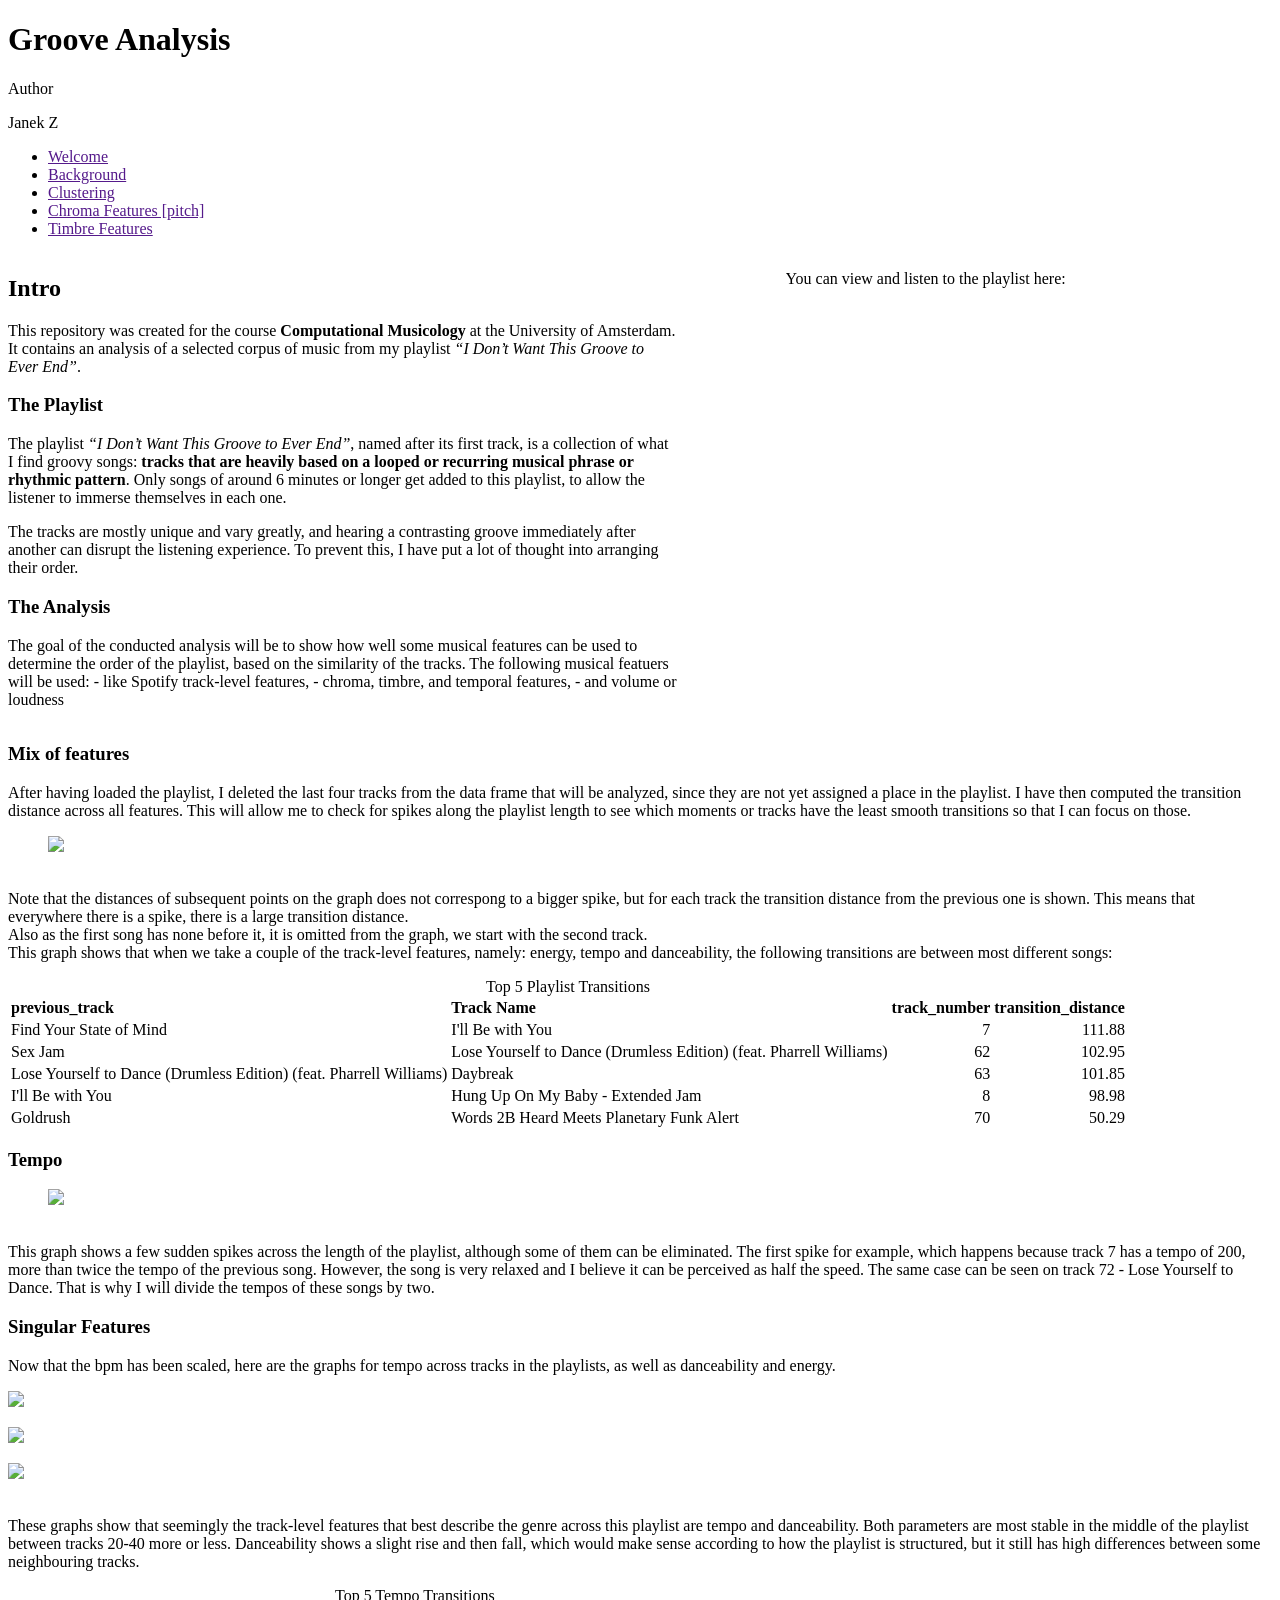
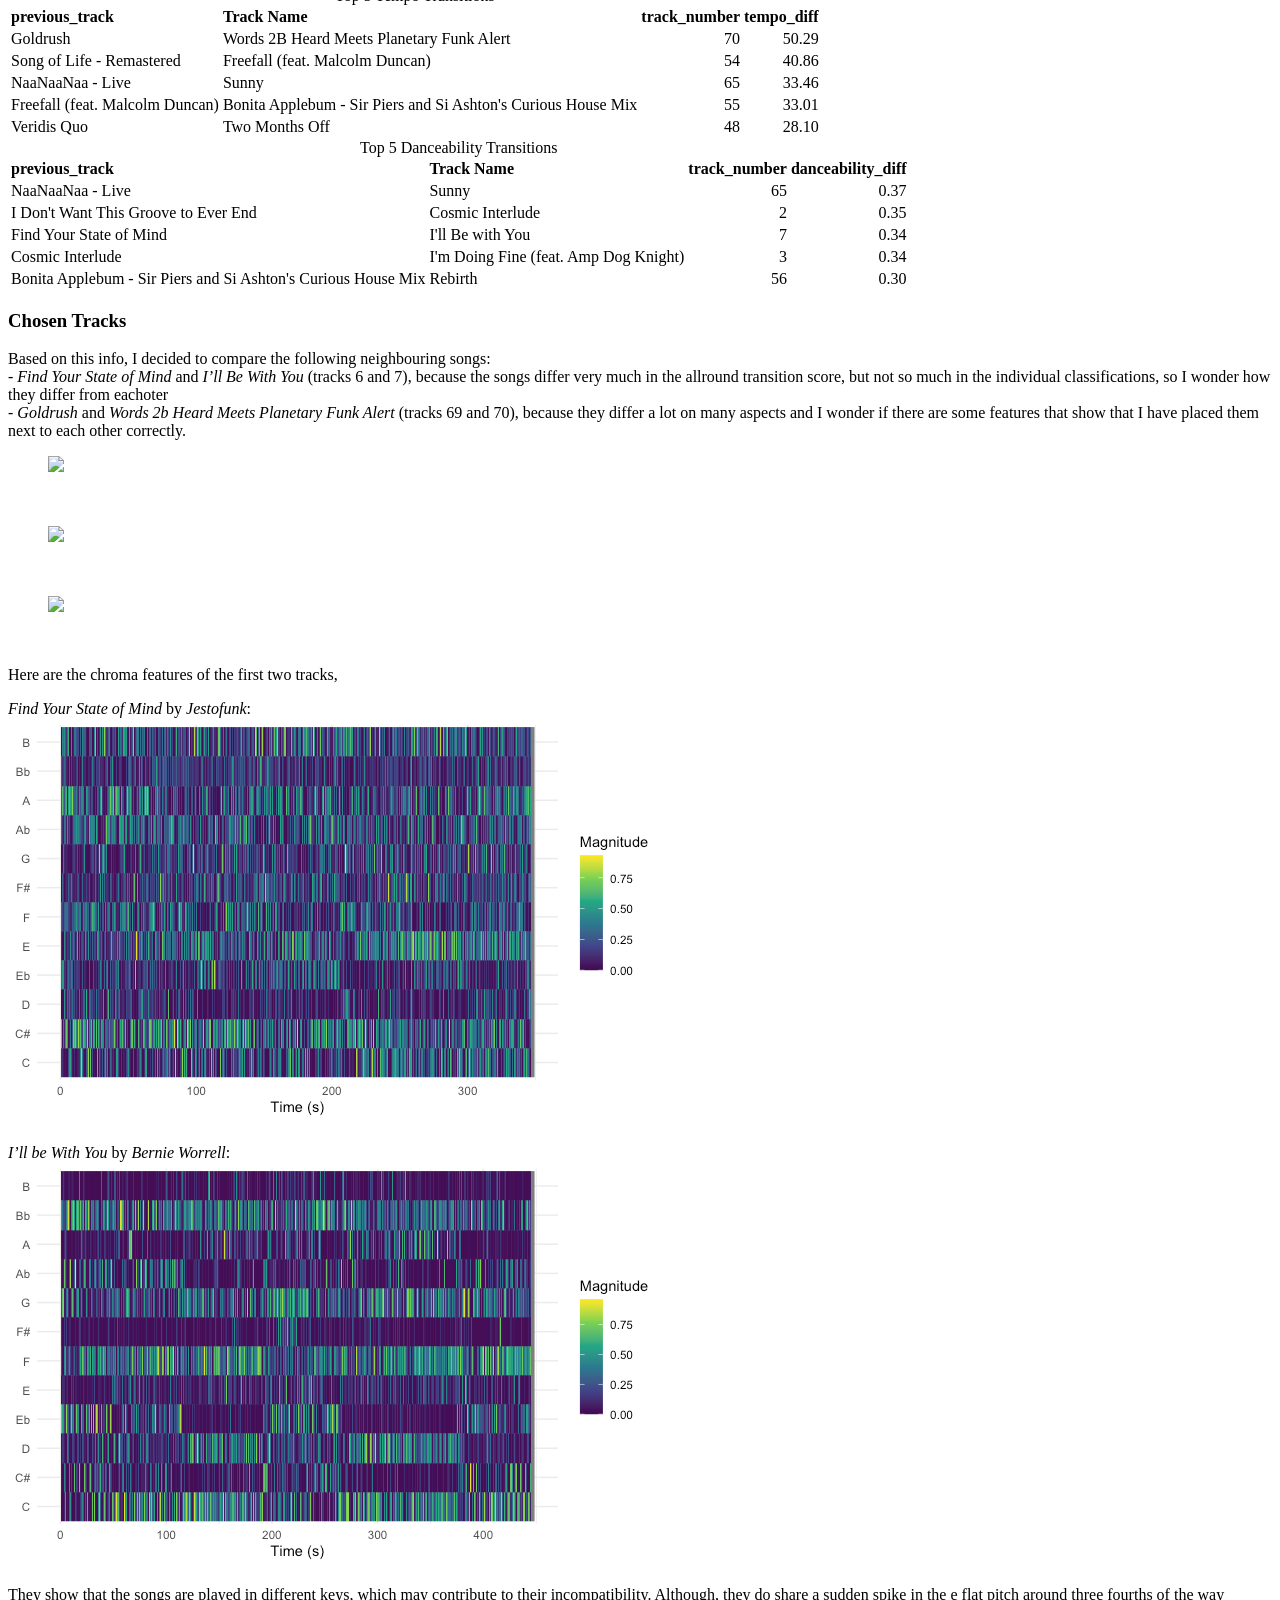
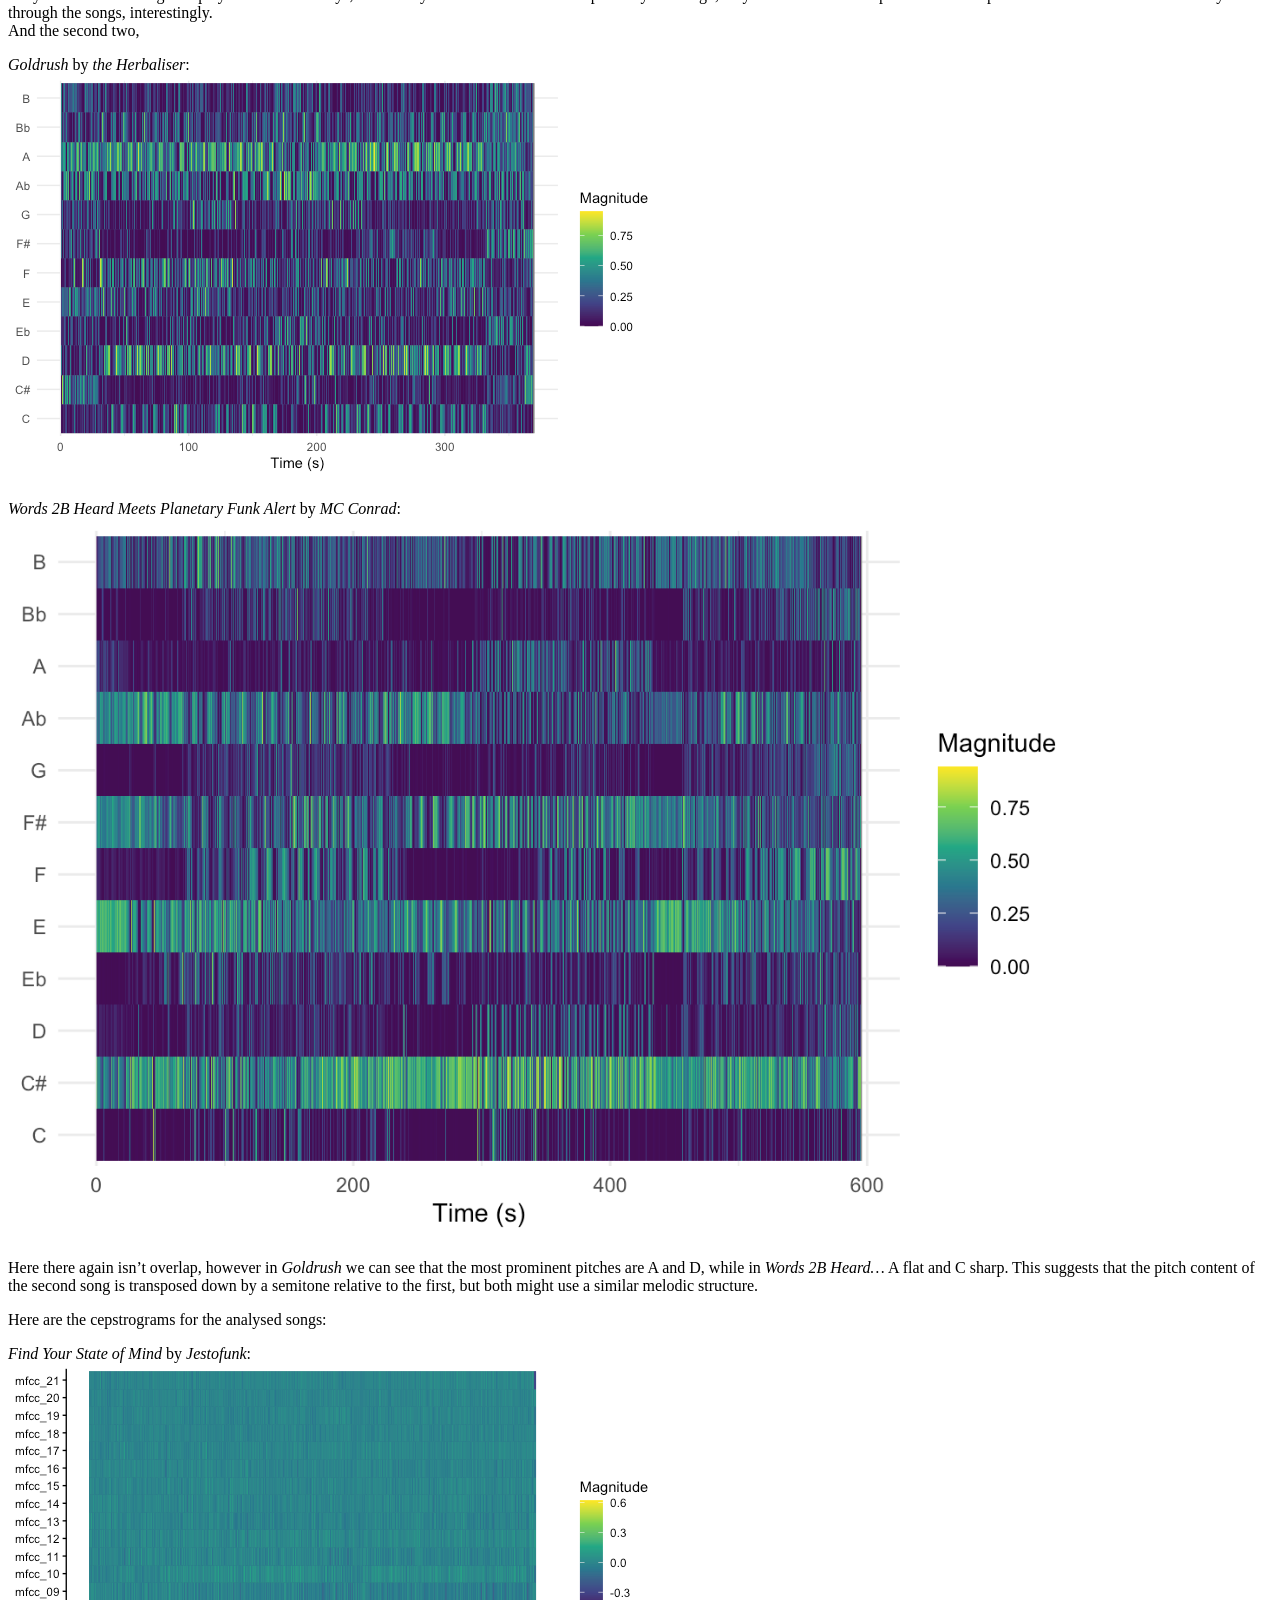
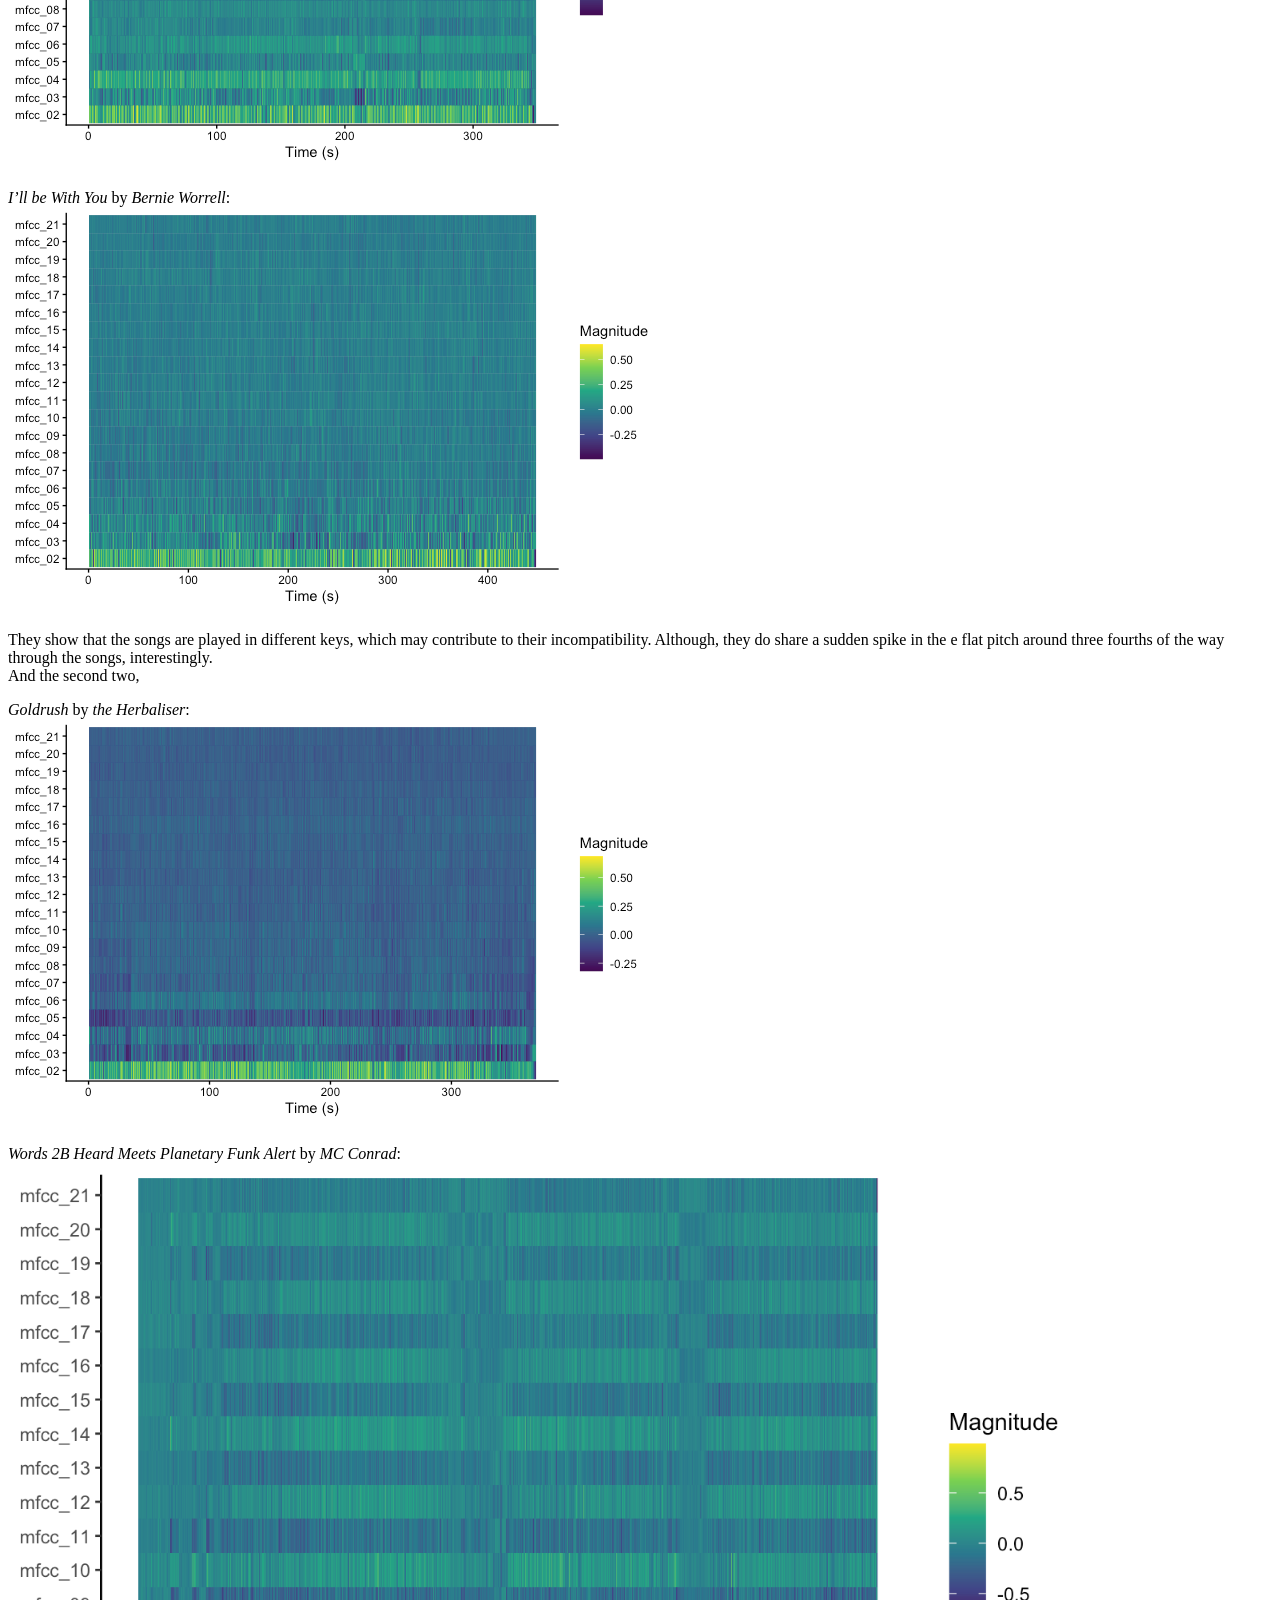
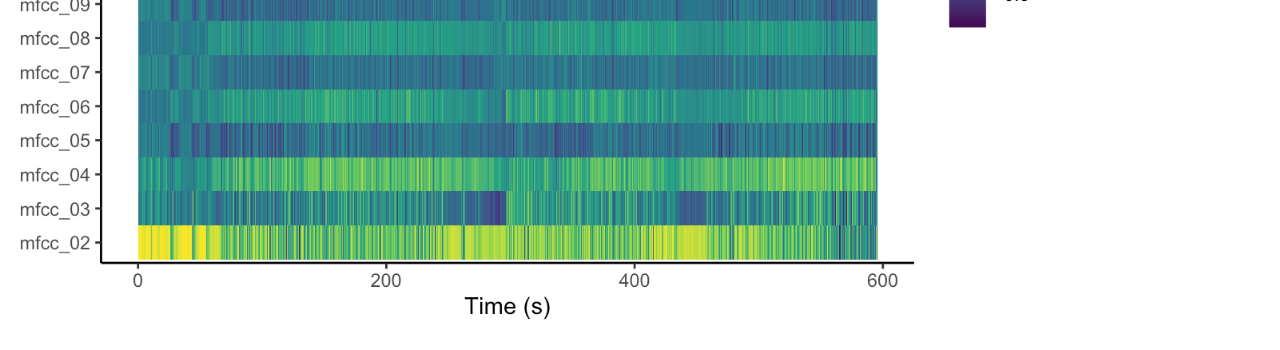
==== commit 9fbfa24b: "page published" ====
--- a/index.html
+++ b/index.html
@@ -8,7 +8,7 @@
 
 <meta name="author" content="Janek Z">
 
-<title>groove_analysis</title>
+<title>Groove Analysis</title>
 <style>
 /* Default styles provided by pandoc.
 ** See https://pandoc.org/MANUAL.html#variables-for-html for config info.
@@ -24,41 +24,6 @@
   margin: 0 0.8em 0.2em -1em; /* quarto-specific, see https://github.com/quarto-dev/quarto-cli/issues/4556 */ 
   vertical-align: middle;
 }
-/* CSS for syntax highlighting */
-html { -webkit-text-size-adjust: 100%; }
-pre > code.sourceCode { white-space: pre; position: relative; }
-pre > code.sourceCode > span { display: inline-block; line-height: 1.25; }
-pre > code.sourceCode > span:empty { height: 1.2em; }
-.sourceCode { overflow: visible; }
-code.sourceCode > span { color: inherit; text-decoration: inherit; }
-div.sourceCode { margin: 1em 0; }
-pre.sourceCode { margin: 0; }
-@media screen {
-div.sourceCode { overflow: auto; }
-}
-@media print {
-pre > code.sourceCode { white-space: pre-wrap; }
-pre > code.sourceCode > span { text-indent: -5em; padding-left: 5em; }
-}
-pre.numberSource code
-  { counter-reset: source-line 0; }
-pre.numberSource code > span
-  { position: relative; left: -4em; counter-increment: source-line; }
-pre.numberSource code > span > a:first-child::before
-  { content: counter(source-line);
-    position: relative; left: -1em; text-align: right; vertical-align: baseline;
-    border: none; display: inline-block;
-    -webkit-touch-callout: none; -webkit-user-select: none;
-    -khtml-user-select: none; -moz-user-select: none;
-    -ms-user-select: none; user-select: none;
-    padding: 0 4px; width: 4em;
-  }
-pre.numberSource { margin-left: 3em;  padding-left: 4px; }
-div.sourceCode
-  {   }
-@media screen {
-pre > code.sourceCode > span > a:first-child::before { text-decoration: underline; }
-}
 </style>
 
 
@@ -69,258 +34,388 @@
 <script src="index_files/libs/quarto-html/tippy.umd.min.js"></script>
 <script src="index_files/libs/quarto-html/anchor.min.js"></script>
 <link href="index_files/libs/quarto-html/tippy.css" rel="stylesheet">
-<link href="index_files/libs/quarto-html/quarto-syntax-highlighting-845c23b38eaddc0f92fda52bfe77a8c8.css" rel="stylesheet" class="quarto-color-scheme" id="quarto-text-highlighting-styles">
-<link href="index_files/libs/quarto-html/quarto-syntax-highlighting-dark-f418161beb48e0141c760e455f12af2c.css" rel="stylesheet" class="quarto-color-scheme quarto-color-alternate" id="quarto-text-highlighting-styles">
-<link href="index_files/libs/quarto-html/quarto-syntax-highlighting-845c23b38eaddc0f92fda52bfe77a8c8.css" rel="stylesheet" class="quarto-color-scheme-extra" id="quarto-text-highlighting-styles">
+<link href="index_files/libs/quarto-html/quarto-syntax-highlighting-845c23b38eaddc0f92fda52bfe77a8c8.css" rel="stylesheet" id="quarto-text-highlighting-styles">
 <script src="index_files/libs/bootstrap/bootstrap.min.js"></script>
 <link href="index_files/libs/bootstrap/bootstrap-icons.css" rel="stylesheet">
-<link href="index_files/libs/bootstrap/bootstrap-b56f384592c8919c3ccc965f94d6dfe7.min.css" rel="stylesheet" append-hash="true" class="quarto-color-scheme" id="quarto-bootstrap" data-mode="light">
-<link href="index_files/libs/bootstrap/bootstrap-dark-b56f384592c8919c3ccc965f94d6dfe7.min.css" rel="stylesheet" append-hash="true" class="quarto-color-scheme quarto-color-alternate" id="quarto-bootstrap" data-mode="light">
-<link href="index_files/libs/bootstrap/bootstrap-b56f384592c8919c3ccc965f94d6dfe7.min.css" rel="stylesheet" append-hash="true" class="quarto-color-scheme-extra" id="quarto-bootstrap" data-mode="light">
-<script src="index_files/libs/quarto-dashboard/quarto-dashboard.js"></script>
-<script src="index_files/libs/quarto-dashboard/stickythead.js"></script>
-
-
-
-<script src="index_files/libs/quarto-dashboard/web-components.js" type="module"></script>
-<script src="index_files/libs/quarto-dashboard/components.js"></script>
-
+<link href="index_files/libs/bootstrap/bootstrap-5c6c6b86b08c86c5ec4f2e8cf37a5589.min.css" rel="stylesheet" append-hash="true" id="quarto-bootstrap" data-mode="light">
 
 
 </head>
 
-<body class="quarto-dashboard dashboard-fill fullcontent quarto-light">
-
-<header id="quarto-dashboard-header">
-<nav class="navbar navbar-expand-md slim" data-bs-theme="dark">
-  <div class="navbar-container container-fluid">
-    <button class="navbar-toggler" type="button" data-bs-toggle="collapse" data-bs-target="#dashboard-collapse" aria-controls="dashboard-collapse" aria-expanded="false" aria-label="Toggle navigation">
-      <span class="navbar-toggler-icon"></span>
-    </button>    
-
-
-    <div class="navbar-brand-container">
-
-
-      <div class="navbar-title">
-        <div class="navbar-title-text"><a href="#">groove_analysis</a></div>
-        
-        <div class="navbar-author">Janek Z</div>
-      </div>
-    </div>
-<div id="dashboard-collapse" class="navbar-collapse collapse"><ul class="navbar-nav navbar-nav-scroll me-auto" role="tablist"><li class="nav-item" role="presentation"><a id="tab-welcome" class="nav-link active" data-bs-toggle="tab" role="tab" data-bs-target="#welcome" data-scrolling="false" href="#welcome" aria-controls="welcome" aria-selected="true"><span class="nav-link-text">Welcome</span></a></li><li class="nav-item" role="presentation"><a id="tab-the-analysis" class="nav-link" data-bs-toggle="tab" role="tab" data-bs-target="#the-analysis" data-scrolling="false" href="#the-analysis" aria-controls="the-analysis" aria-selected="false"><span class="nav-link-text">The Analysis</span></a></li><li class="nav-item" role="presentation"><a id="tab-homework" class="nav-link" data-bs-toggle="tab" role="tab" data-bs-target="#homework" data-scrolling="false" href="#homework" aria-controls="homework" aria-selected="false"><span class="nav-link-text">Homework</span></a></li></ul></div></div>
-</nav>
+<body class="fullcontent quarto-light">
+
+<div id="quarto-content" class="page-columns page-rows-contents page-layout-article">
+
+<main class="content page-columns page-full" id="quarto-document-content">
+
+<header id="title-block-header" class="quarto-title-block default">
+<div class="quarto-title">
+<h1 class="title">Groove Analysis</h1>
+</div>
+
+
+
+<div class="quarto-title-meta">
+
+    <div>
+    <div class="quarto-title-meta-heading">Author</div>
+    <div class="quarto-title-meta-contents">
+             <p>Janek Z </p>
+          </div>
+  </div>
+    
+  
+    
+  </div>
+  
+
+
 </header>
-<div class="page-layout-custom quarto-dashboard-content bslib-gap-spacing html-fill-container bslib-page-fill quarto-dashboard-pages">  
-
-<div class="bslib-grid-item html-fill-item tab-content bslib-grid" data-layout="fill" style="display: grid; grid-template-columns: minmax(3em, 1fr);
-grid-auto-rows: minmax(0, 1fr);">
-<div id="welcome" class="dashboard-page tab-pane show active html-fill-item html-fill-container" data-orientation="columns" aria-labelledby="tab-welcome">
-<div class="html-fill-item html-fill-container bslib-grid" style="display: grid; grid-template-columns: minmax(3em, 1fr);
-grid-auto-rows: minmax(0, 1fr);">
-<div class="html-fill-item html-fill-container bslib-grid" style="display: grid; grid-template-rows: minmax(3em, 1fr) minmax(3em, 1fr) minmax(3em, 1fr); grid-auto-columns: minmax(0, 1fr);">
-<div class="html-fill-item html-fill-container bslib-grid" style="display: grid; grid-template-columns: minmax(3em, 1fr);
-grid-auto-rows: minmax(0, 1fr);">
-<div class="card html-fill-item html-fill-container bslib-card" data-title="About this project" data-bslib-card-init="" data-require-bs-caller="card()" data-full-screen="false">
-<div class="card-header"><div class="card-title"><span style="display: inline">
-About this project
-</span></div></div>
-<div class="card-body html-fill-item html-fill-container">
-<p>this is the transformed README file:</p>
+
+
+<div class="tabset-margin-container"></div><div class="panel-tabset page-columns page-full">
+<ul class="nav nav-tabs" role="tablist"><li class="nav-item" role="presentation"><a class="nav-link active" id="tabset-1-1-tab" data-bs-toggle="tab" data-bs-target="#tabset-1-1" role="tab" aria-controls="tabset-1-1" aria-selected="true" href="">Welcome</a></li><li class="nav-item" role="presentation"><a class="nav-link" id="tabset-1-2-tab" data-bs-toggle="tab" data-bs-target="#tabset-1-2" role="tab" aria-controls="tabset-1-2" aria-selected="false" href="">Background</a></li><li class="nav-item" role="presentation"><a class="nav-link" id="tabset-1-3-tab" data-bs-toggle="tab" data-bs-target="#tabset-1-3" role="tab" aria-controls="tabset-1-3" aria-selected="false" href="">Clustering</a></li><li class="nav-item" role="presentation"><a class="nav-link" id="tabset-1-4-tab" data-bs-toggle="tab" data-bs-target="#tabset-1-4" role="tab" aria-controls="tabset-1-4" aria-selected="false" href="">Chroma Features [pitch]</a></li><li class="nav-item" role="presentation"><a class="nav-link" id="tabset-1-5-tab" data-bs-toggle="tab" data-bs-target="#tabset-1-5" role="tab" aria-controls="tabset-1-5" aria-selected="false" href="">Timbre Features</a></li></ul>
+<div class="tab-content page-columns page-full">
+<div id="tabset-1-1" class="tab-pane active" role="tabpanel" aria-labelledby="tabset-1-1-tab">
+<div class="columns">
+<div class="column" style="width:55%;">
+<section id="intro" class="level2">
+<h2 class="anchored" data-anchor-id="intro">Intro</h2>
 <p>This repository was created for the course <strong>Computational Musicology</strong> at the University of Amsterdam.<br>
 It contains an analysis of a selected corpus of music from my playlist <em>“I Don’t Want This Groove to Ever End”</em>.</p>
-</div>
-<bslib-tooltip placement="auto" bsoptions="[]" data-require-bs-version="5" data-require-bs-caller="tooltip()">
-    <template>Expand</template>
-    <span class="bslib-full-screen-enter badge rounded-pill">
-        <svg xmlns="http://www.w3.org/2000/svg" viewbox="0 0 24 24" style="height:1em;width:1em;" aria-hidden="true" role="img"><path d="M20 5C20 4.4 19.6 4 19 4H13C12.4 4 12 3.6 12 3C12 2.4 12.4 2 13 2H21C21.6 2 22 2.4 22 3V11C22 11.6 21.6 12 21 12C20.4 12 20 11.6 20 11V5ZM4 19C4 19.6 4.4 20 5 20H11C11.6 20 12 20.4 12 21C12 21.6 11.6 22 11 22H3C2.4 22 2 21.6 2 21V13C2 12.4 2.4 12 3 12C3.6 12 4 12.4 4 13V19Z"></path></svg>
-    </span>
-</bslib-tooltip><script data-bslib-card-init="">bslib.Card.initializeAllCards();</script></div>
-</div>
-<div class="html-fill-item html-fill-container bslib-grid" style="display: grid; grid-template-columns: minmax(3em, 1fr);
-grid-auto-rows: minmax(0, 1fr);">
-<div class="card html-fill-item html-fill-container bslib-card" data-title="Introduction" data-bslib-card-init="" data-require-bs-caller="card()" data-full-screen="false">
-<div class="card-header"><div class="card-title"><span style="display: inline">
-Introduction
-</span></div></div>
-<div class="card-body html-fill-item html-fill-container">
-<p>In this analysis I analyze a playlist I created called “I Don’t Want This Groove to Ever End”, named after the first track on it.</p>
-</div>
-<bslib-tooltip placement="auto" bsoptions="[]" data-require-bs-version="5" data-require-bs-caller="tooltip()">
-    <template>Expand</template>
-    <span class="bslib-full-screen-enter badge rounded-pill">
-        <svg xmlns="http://www.w3.org/2000/svg" viewbox="0 0 24 24" style="height:1em;width:1em;" aria-hidden="true" role="img"><path d="M20 5C20 4.4 19.6 4 19 4H13C12.4 4 12 3.6 12 3C12 2.4 12.4 2 13 2H21C21.6 2 22 2.4 22 3V11C22 11.6 21.6 12 21 12C20.4 12 20 11.6 20 11V5ZM4 19C4 19.6 4.4 20 5 20H11C11.6 20 12 20.4 12 21C12 21.6 11.6 22 11 22H3C2.4 22 2 21.6 2 21V13C2 12.4 2.4 12 3 12C3.6 12 4 12.4 4 13V19Z"></path></svg>
-    </span>
-</bslib-tooltip><script data-bslib-card-init="">bslib.Card.initializeAllCards();</script></div>
-</div>
-<div class="html-fill-item html-fill-container bslib-grid" style="display: grid; grid-template-columns: minmax(3em, 1fr);
-grid-auto-rows: minmax(0, 1fr);">
-<div class="card html-fill-item html-fill-container bslib-card" data-title="The Playlist" data-bslib-card-init="" data-require-bs-caller="card()" data-full-screen="false">
-<div class="card-header"><div class="card-title"><span style="display: inline">
-The Playlist
-</span></div></div>
-<div class="card-body html-fill-item html-fill-container">
-<p>The playlist is a collection of what I call groovy songs: tracks that are heavily based on a looped or recurring musical phrase or rhythmic pattern.</p>
-</div>
-<bslib-tooltip placement="auto" bsoptions="[]" data-require-bs-version="5" data-require-bs-caller="tooltip()">
-    <template>Expand</template>
-    <span class="bslib-full-screen-enter badge rounded-pill">
-        <svg xmlns="http://www.w3.org/2000/svg" viewbox="0 0 24 24" style="height:1em;width:1em;" aria-hidden="true" role="img"><path d="M20 5C20 4.4 19.6 4 19 4H13C12.4 4 12 3.6 12 3C12 2.4 12.4 2 13 2H21C21.6 2 22 2.4 22 3V11C22 11.6 21.6 12 21 12C20.4 12 20 11.6 20 11V5ZM4 19C4 19.6 4.4 20 5 20H11C11.6 20 12 20.4 12 21C12 21.6 11.6 22 11 22H3C2.4 22 2 21.6 2 21V13C2 12.4 2.4 12 3 12C3.6 12 4 12.4 4 13V19Z"></path></svg>
-    </span>
-</bslib-tooltip><script data-bslib-card-init="">bslib.Card.initializeAllCards();</script></div>
-</div>
-</div>
-</div>
-</div><div id="the-analysis" class="dashboard-page tab-pane grid-skip html-fill-item html-fill-container" data-orientation="columns" aria-labelledby="tab-the-analysis">
-<div class="html-fill-item html-fill-container bslib-grid" style="display: grid; grid-template-columns: minmax(3em, 1fr);
-grid-auto-rows: minmax(0, 1fr);">
-<div class="html-fill-item html-fill-container bslib-grid" style="display: grid; grid-template-rows: minmax(3em, 1fr); grid-auto-columns: minmax(0, 1fr);">
-<div class="card html-fill-item html-fill-container bslib-card" data-title="Overview" data-bslib-card-init="" data-require-bs-caller="card()" data-full-screen="false">
-<div class="card-header"><div class="card-title"><span style="display: inline">
-Overview
-</span></div></div>
-<div class="card-body html-fill-item html-fill-container">
-<p>Here the analysis of the playlist will be shown.</p>
-</div>
-<bslib-tooltip placement="auto" bsoptions="[]" data-require-bs-version="5" data-require-bs-caller="tooltip()">
-    <template>Expand</template>
-    <span class="bslib-full-screen-enter badge rounded-pill">
-        <svg xmlns="http://www.w3.org/2000/svg" viewbox="0 0 24 24" style="height:1em;width:1em;" aria-hidden="true" role="img"><path d="M20 5C20 4.4 19.6 4 19 4H13C12.4 4 12 3.6 12 3C12 2.4 12.4 2 13 2H21C21.6 2 22 2.4 22 3V11C22 11.6 21.6 12 21 12C20.4 12 20 11.6 20 11V5ZM4 19C4 19.6 4.4 20 5 20H11C11.6 20 12 20.4 12 21C12 21.6 11.6 22 11 22H3C2.4 22 2 21.6 2 21V13C2 12.4 2.4 12 3 12C3.6 12 4 12.4 4 13V19Z"></path></svg>
-    </span>
-</bslib-tooltip><script data-bslib-card-init="">bslib.Card.initializeAllCards();</script></div>
-</div>
-</div>
-</div><div id="homework" class="dashboard-page tab-pane grid-skip html-fill-item html-fill-container" data-orientation="columns" aria-labelledby="tab-homework">
-<div class="html-fill-item html-fill-container bslib-grid" style="display: grid; grid-template-columns: minmax(3em, 1fr);
-grid-auto-rows: minmax(0, 1fr);">
-<div class="html-fill-item html-fill-container bslib-grid" style="display: grid; grid-template-rows: minmax(3em, 1fr); grid-auto-columns: minmax(0, 1fr);">
-<div class="card html-fill-item html-fill-container bslib-card" data-title="Key and Chord Analysis - hw week 10" data-bslib-card-init="" data-require-bs-caller="card()" data-full-screen="false">
-<div class="card-header"><div class="card-title"><span style="display: inline">
-Key and Chord Analysis - hw week 10
-</span></div></div>
-<div class="card-body html-fill-item html-fill-container">
-<div class="code-copy-outer-scaffold html-fill-item html-fill-container"><div class="sourceCode cell-code html-fill-item html-fill-container" id="cb1"><pre class="sourceCode r code-with-copy"><code class="sourceCode r"><span id="cb1-1"><a href="#cb1-1" aria-hidden="true" tabindex="-1"></a><span class="fu">library</span>(tidyverse)</span>
-<span id="cb1-2"><a href="#cb1-2" aria-hidden="true" tabindex="-1"></a><span class="fu">library</span>(compmus)</span></code></pre></div><button title="Copy to Clipboard" class="code-copy-button"><i class="bi"></i></button></div>
-<div class="code-copy-outer-scaffold html-fill-item html-fill-container"><div class="sourceCode cell-code html-fill-item html-fill-container" id="cb2"><pre class="sourceCode r code-with-copy"><code class="sourceCode r"><span id="cb2-1"><a href="#cb2-1" aria-hidden="true" tabindex="-1"></a>circshift <span class="ot">&lt;-</span> <span class="cf">function</span>(v, n) {</span>
-<span id="cb2-2"><a href="#cb2-2" aria-hidden="true" tabindex="-1"></a>  <span class="cf">if</span> (n <span class="sc">==</span> <span class="dv">0</span>) v <span class="cf">else</span> <span class="fu">c</span>(<span class="fu">tail</span>(v, n), <span class="fu">head</span>(v, <span class="sc">-</span>n))</span>
-<span id="cb2-3"><a href="#cb2-3" aria-hidden="true" tabindex="-1"></a>}</span>
-<span id="cb2-4"><a href="#cb2-4" aria-hidden="true" tabindex="-1"></a></span>
-<span id="cb2-5"><a href="#cb2-5" aria-hidden="true" tabindex="-1"></a><span class="co">#      C     C#    D     Eb    E     F     F#    G     Ab    A     Bb    B</span></span>
-<span id="cb2-6"><a href="#cb2-6" aria-hidden="true" tabindex="-1"></a>major_chord <span class="ot">&lt;-</span></span>
-<span id="cb2-7"><a href="#cb2-7" aria-hidden="true" tabindex="-1"></a>  <span class="fu">c</span>(   <span class="dv">1</span>,    <span class="dv">0</span>,    <span class="dv">0</span>,    <span class="dv">0</span>,    <span class="dv">1</span>,    <span class="dv">0</span>,    <span class="dv">0</span>,    <span class="dv">1</span>,    <span class="dv">0</span>,    <span class="dv">0</span>,    <span class="dv">0</span>,    <span class="dv">0</span>)</span>
-<span id="cb2-8"><a href="#cb2-8" aria-hidden="true" tabindex="-1"></a>minor_chord <span class="ot">&lt;-</span></span>
-<span id="cb2-9"><a href="#cb2-9" aria-hidden="true" tabindex="-1"></a>  <span class="fu">c</span>(   <span class="dv">1</span>,    <span class="dv">0</span>,    <span class="dv">0</span>,    <span class="dv">1</span>,    <span class="dv">0</span>,    <span class="dv">0</span>,    <span class="dv">0</span>,    <span class="dv">1</span>,    <span class="dv">0</span>,    <span class="dv">0</span>,    <span class="dv">0</span>,    <span class="dv">0</span>)</span>
-<span id="cb2-10"><a href="#cb2-10" aria-hidden="true" tabindex="-1"></a>seventh_chord <span class="ot">&lt;-</span></span>
-<span id="cb2-11"><a href="#cb2-11" aria-hidden="true" tabindex="-1"></a>  <span class="fu">c</span>(   <span class="dv">1</span>,    <span class="dv">0</span>,    <span class="dv">0</span>,    <span class="dv">0</span>,    <span class="dv">1</span>,    <span class="dv">0</span>,    <span class="dv">0</span>,    <span class="dv">1</span>,    <span class="dv">0</span>,    <span class="dv">0</span>,    <span class="dv">1</span>,    <span class="dv">0</span>)</span>
-<span id="cb2-12"><a href="#cb2-12" aria-hidden="true" tabindex="-1"></a></span>
-<span id="cb2-13"><a href="#cb2-13" aria-hidden="true" tabindex="-1"></a>major_key <span class="ot">&lt;-</span></span>
-<span id="cb2-14"><a href="#cb2-14" aria-hidden="true" tabindex="-1"></a>  <span class="fu">c</span>(<span class="fl">6.35</span>, <span class="fl">2.23</span>, <span class="fl">3.48</span>, <span class="fl">2.33</span>, <span class="fl">4.38</span>, <span class="fl">4.09</span>, <span class="fl">2.52</span>, <span class="fl">5.19</span>, <span class="fl">2.39</span>, <span class="fl">3.66</span>, <span class="fl">2.29</span>, <span class="fl">2.88</span>)</span>
-<span id="cb2-15"><a href="#cb2-15" aria-hidden="true" tabindex="-1"></a>minor_key <span class="ot">&lt;-</span></span>
-<span id="cb2-16"><a href="#cb2-16" aria-hidden="true" tabindex="-1"></a>  <span class="fu">c</span>(<span class="fl">6.33</span>, <span class="fl">2.68</span>, <span class="fl">3.52</span>, <span class="fl">5.38</span>, <span class="fl">2.60</span>, <span class="fl">3.53</span>, <span class="fl">2.54</span>, <span class="fl">4.75</span>, <span class="fl">3.98</span>, <span class="fl">2.69</span>, <span class="fl">3.34</span>, <span class="fl">3.17</span>)</span>
-<span id="cb2-17"><a href="#cb2-17" aria-hidden="true" tabindex="-1"></a></span>
-<span id="cb2-18"><a href="#cb2-18" aria-hidden="true" tabindex="-1"></a>chord_templates <span class="ot">&lt;-</span></span>
-<span id="cb2-19"><a href="#cb2-19" aria-hidden="true" tabindex="-1"></a>  <span class="fu">tribble</span>(</span>
-<span id="cb2-20"><a href="#cb2-20" aria-hidden="true" tabindex="-1"></a>    <span class="sc">~</span>name, <span class="sc">~</span>template,</span>
-<span id="cb2-21"><a href="#cb2-21" aria-hidden="true" tabindex="-1"></a>    <span class="st">"Gb:7"</span>, <span class="fu">circshift</span>(seventh_chord, <span class="dv">6</span>),</span>
-<span id="cb2-22"><a href="#cb2-22" aria-hidden="true" tabindex="-1"></a>    <span class="st">"Gb:maj"</span>, <span class="fu">circshift</span>(major_chord, <span class="dv">6</span>),</span>
-<span id="cb2-23"><a href="#cb2-23" aria-hidden="true" tabindex="-1"></a>    <span class="st">"Bb:min"</span>, <span class="fu">circshift</span>(minor_chord, <span class="dv">10</span>),</span>
-<span id="cb2-24"><a href="#cb2-24" aria-hidden="true" tabindex="-1"></a>    <span class="st">"Db:maj"</span>, <span class="fu">circshift</span>(major_chord, <span class="dv">1</span>),</span>
-<span id="cb2-25"><a href="#cb2-25" aria-hidden="true" tabindex="-1"></a>    <span class="st">"F:min"</span>, <span class="fu">circshift</span>(minor_chord, <span class="dv">5</span>),</span>
-<span id="cb2-26"><a href="#cb2-26" aria-hidden="true" tabindex="-1"></a>    <span class="st">"Ab:7"</span>, <span class="fu">circshift</span>(seventh_chord, <span class="dv">8</span>),</span>
-<span id="cb2-27"><a href="#cb2-27" aria-hidden="true" tabindex="-1"></a>    <span class="st">"Ab:maj"</span>, <span class="fu">circshift</span>(major_chord, <span class="dv">8</span>),</span>
-<span id="cb2-28"><a href="#cb2-28" aria-hidden="true" tabindex="-1"></a>    <span class="st">"C:min"</span>, <span class="fu">circshift</span>(minor_chord, <span class="dv">0</span>),</span>
-<span id="cb2-29"><a href="#cb2-29" aria-hidden="true" tabindex="-1"></a>    <span class="st">"Eb:7"</span>, <span class="fu">circshift</span>(seventh_chord, <span class="dv">3</span>),</span>
-<span id="cb2-30"><a href="#cb2-30" aria-hidden="true" tabindex="-1"></a>    <span class="st">"Eb:maj"</span>, <span class="fu">circshift</span>(major_chord, <span class="dv">3</span>),</span>
-<span id="cb2-31"><a href="#cb2-31" aria-hidden="true" tabindex="-1"></a>    <span class="st">"G:min"</span>, <span class="fu">circshift</span>(minor_chord, <span class="dv">7</span>),</span>
-<span id="cb2-32"><a href="#cb2-32" aria-hidden="true" tabindex="-1"></a>    <span class="st">"Bb:7"</span>, <span class="fu">circshift</span>(seventh_chord, <span class="dv">10</span>),</span>
-<span id="cb2-33"><a href="#cb2-33" aria-hidden="true" tabindex="-1"></a>    <span class="st">"Bb:maj"</span>, <span class="fu">circshift</span>(major_chord, <span class="dv">10</span>),</span>
-<span id="cb2-34"><a href="#cb2-34" aria-hidden="true" tabindex="-1"></a>    <span class="st">"D:min"</span>, <span class="fu">circshift</span>(minor_chord, <span class="dv">2</span>),</span>
-<span id="cb2-35"><a href="#cb2-35" aria-hidden="true" tabindex="-1"></a>    <span class="st">"F:7"</span>, <span class="fu">circshift</span>(seventh_chord, <span class="dv">5</span>),</span>
-<span id="cb2-36"><a href="#cb2-36" aria-hidden="true" tabindex="-1"></a>    <span class="st">"F:maj"</span>, <span class="fu">circshift</span>(major_chord, <span class="dv">5</span>),</span>
-<span id="cb2-37"><a href="#cb2-37" aria-hidden="true" tabindex="-1"></a>    <span class="st">"A:min"</span>, <span class="fu">circshift</span>(minor_chord, <span class="dv">9</span>),</span>
-<span id="cb2-38"><a href="#cb2-38" aria-hidden="true" tabindex="-1"></a>    <span class="st">"C:7"</span>, <span class="fu">circshift</span>(seventh_chord, <span class="dv">0</span>),</span>
-<span id="cb2-39"><a href="#cb2-39" aria-hidden="true" tabindex="-1"></a>    <span class="st">"C:maj"</span>, <span class="fu">circshift</span>(major_chord, <span class="dv">0</span>),</span>
-<span id="cb2-40"><a href="#cb2-40" aria-hidden="true" tabindex="-1"></a>    <span class="st">"E:min"</span>, <span class="fu">circshift</span>(minor_chord, <span class="dv">4</span>),</span>
-<span id="cb2-41"><a href="#cb2-41" aria-hidden="true" tabindex="-1"></a>    <span class="st">"G:7"</span>, <span class="fu">circshift</span>(seventh_chord, <span class="dv">7</span>),</span>
-<span id="cb2-42"><a href="#cb2-42" aria-hidden="true" tabindex="-1"></a>    <span class="st">"G:maj"</span>, <span class="fu">circshift</span>(major_chord, <span class="dv">7</span>),</span>
-<span id="cb2-43"><a href="#cb2-43" aria-hidden="true" tabindex="-1"></a>    <span class="st">"B:min"</span>, <span class="fu">circshift</span>(minor_chord, <span class="dv">11</span>),</span>
-<span id="cb2-44"><a href="#cb2-44" aria-hidden="true" tabindex="-1"></a>    <span class="st">"D:7"</span>, <span class="fu">circshift</span>(seventh_chord, <span class="dv">2</span>),</span>
-<span id="cb2-45"><a href="#cb2-45" aria-hidden="true" tabindex="-1"></a>    <span class="st">"D:maj"</span>, <span class="fu">circshift</span>(major_chord, <span class="dv">2</span>),</span>
-<span id="cb2-46"><a href="#cb2-46" aria-hidden="true" tabindex="-1"></a>    <span class="st">"F#:min"</span>, <span class="fu">circshift</span>(minor_chord, <span class="dv">6</span>),</span>
-<span id="cb2-47"><a href="#cb2-47" aria-hidden="true" tabindex="-1"></a>    <span class="st">"A:7"</span>, <span class="fu">circshift</span>(seventh_chord, <span class="dv">9</span>),</span>
-<span id="cb2-48"><a href="#cb2-48" aria-hidden="true" tabindex="-1"></a>    <span class="st">"A:maj"</span>, <span class="fu">circshift</span>(major_chord, <span class="dv">9</span>),</span>
-<span id="cb2-49"><a href="#cb2-49" aria-hidden="true" tabindex="-1"></a>    <span class="st">"C#:min"</span>, <span class="fu">circshift</span>(minor_chord, <span class="dv">1</span>),</span>
-<span id="cb2-50"><a href="#cb2-50" aria-hidden="true" tabindex="-1"></a>    <span class="st">"E:7"</span>, <span class="fu">circshift</span>(seventh_chord, <span class="dv">4</span>),</span>
-<span id="cb2-51"><a href="#cb2-51" aria-hidden="true" tabindex="-1"></a>    <span class="st">"E:maj"</span>, <span class="fu">circshift</span>(major_chord, <span class="dv">4</span>),</span>
-<span id="cb2-52"><a href="#cb2-52" aria-hidden="true" tabindex="-1"></a>    <span class="st">"G#:min"</span>, <span class="fu">circshift</span>(minor_chord, <span class="dv">8</span>),</span>
-<span id="cb2-53"><a href="#cb2-53" aria-hidden="true" tabindex="-1"></a>    <span class="st">"B:7"</span>, <span class="fu">circshift</span>(seventh_chord, <span class="dv">11</span>),</span>
-<span id="cb2-54"><a href="#cb2-54" aria-hidden="true" tabindex="-1"></a>    <span class="st">"B:maj"</span>, <span class="fu">circshift</span>(major_chord, <span class="dv">11</span>),</span>
-<span id="cb2-55"><a href="#cb2-55" aria-hidden="true" tabindex="-1"></a>    <span class="st">"D#:min"</span>, <span class="fu">circshift</span>(minor_chord, <span class="dv">3</span>)</span>
-<span id="cb2-56"><a href="#cb2-56" aria-hidden="true" tabindex="-1"></a>  )</span>
-<span id="cb2-57"><a href="#cb2-57" aria-hidden="true" tabindex="-1"></a></span>
-<span id="cb2-58"><a href="#cb2-58" aria-hidden="true" tabindex="-1"></a>key_templates <span class="ot">&lt;-</span></span>
-<span id="cb2-59"><a href="#cb2-59" aria-hidden="true" tabindex="-1"></a>  <span class="fu">tribble</span>(</span>
-<span id="cb2-60"><a href="#cb2-60" aria-hidden="true" tabindex="-1"></a>    <span class="sc">~</span>name, <span class="sc">~</span>template,</span>
-<span id="cb2-61"><a href="#cb2-61" aria-hidden="true" tabindex="-1"></a>    <span class="st">"Gb:maj"</span>, <span class="fu">circshift</span>(major_key, <span class="dv">6</span>),</span>
-<span id="cb2-62"><a href="#cb2-62" aria-hidden="true" tabindex="-1"></a>    <span class="st">"Bb:min"</span>, <span class="fu">circshift</span>(minor_key, <span class="dv">10</span>),</span>
-<span id="cb2-63"><a href="#cb2-63" aria-hidden="true" tabindex="-1"></a>    <span class="st">"Db:maj"</span>, <span class="fu">circshift</span>(major_key, <span class="dv">1</span>),</span>
-<span id="cb2-64"><a href="#cb2-64" aria-hidden="true" tabindex="-1"></a>    <span class="st">"F:min"</span>, <span class="fu">circshift</span>(minor_key, <span class="dv">5</span>),</span>
-<span id="cb2-65"><a href="#cb2-65" aria-hidden="true" tabindex="-1"></a>    <span class="st">"Ab:maj"</span>, <span class="fu">circshift</span>(major_key, <span class="dv">8</span>),</span>
-<span id="cb2-66"><a href="#cb2-66" aria-hidden="true" tabindex="-1"></a>    <span class="st">"C:min"</span>, <span class="fu">circshift</span>(minor_key, <span class="dv">0</span>),</span>
-<span id="cb2-67"><a href="#cb2-67" aria-hidden="true" tabindex="-1"></a>    <span class="st">"Eb:maj"</span>, <span class="fu">circshift</span>(major_key, <span class="dv">3</span>),</span>
-<span id="cb2-68"><a href="#cb2-68" aria-hidden="true" tabindex="-1"></a>    <span class="st">"G:min"</span>, <span class="fu">circshift</span>(minor_key, <span class="dv">7</span>),</span>
-<span id="cb2-69"><a href="#cb2-69" aria-hidden="true" tabindex="-1"></a>    <span class="st">"Bb:maj"</span>, <span class="fu">circshift</span>(major_key, <span class="dv">10</span>),</span>
-<span id="cb2-70"><a href="#cb2-70" aria-hidden="true" tabindex="-1"></a>    <span class="st">"D:min"</span>, <span class="fu">circshift</span>(minor_key, <span class="dv">2</span>),</span>
-<span id="cb2-71"><a href="#cb2-71" aria-hidden="true" tabindex="-1"></a>    <span class="st">"F:maj"</span>, <span class="fu">circshift</span>(major_key, <span class="dv">5</span>),</span>
-<span id="cb2-72"><a href="#cb2-72" aria-hidden="true" tabindex="-1"></a>    <span class="st">"A:min"</span>, <span class="fu">circshift</span>(minor_key, <span class="dv">9</span>),</span>
-<span id="cb2-73"><a href="#cb2-73" aria-hidden="true" tabindex="-1"></a>    <span class="st">"C:maj"</span>, <span class="fu">circshift</span>(major_key, <span class="dv">0</span>),</span>
-<span id="cb2-74"><a href="#cb2-74" aria-hidden="true" tabindex="-1"></a>    <span class="st">"E:min"</span>, <span class="fu">circshift</span>(minor_key, <span class="dv">4</span>),</span>
-<span id="cb2-75"><a href="#cb2-75" aria-hidden="true" tabindex="-1"></a>    <span class="st">"G:maj"</span>, <span class="fu">circshift</span>(major_key, <span class="dv">7</span>),</span>
-<span id="cb2-76"><a href="#cb2-76" aria-hidden="true" tabindex="-1"></a>    <span class="st">"B:min"</span>, <span class="fu">circshift</span>(minor_key, <span class="dv">11</span>),</span>
-<span id="cb2-77"><a href="#cb2-77" aria-hidden="true" tabindex="-1"></a>    <span class="st">"D:maj"</span>, <span class="fu">circshift</span>(major_key, <span class="dv">2</span>),</span>
-<span id="cb2-78"><a href="#cb2-78" aria-hidden="true" tabindex="-1"></a>    <span class="st">"F#:min"</span>, <span class="fu">circshift</span>(minor_key, <span class="dv">6</span>),</span>
-<span id="cb2-79"><a href="#cb2-79" aria-hidden="true" tabindex="-1"></a>    <span class="st">"A:maj"</span>, <span class="fu">circshift</span>(major_key, <span class="dv">9</span>),</span>
-<span id="cb2-80"><a href="#cb2-80" aria-hidden="true" tabindex="-1"></a>    <span class="st">"C#:min"</span>, <span class="fu">circshift</span>(minor_key, <span class="dv">1</span>),</span>
-<span id="cb2-81"><a href="#cb2-81" aria-hidden="true" tabindex="-1"></a>    <span class="st">"E:maj"</span>, <span class="fu">circshift</span>(major_key, <span class="dv">4</span>),</span>
-<span id="cb2-82"><a href="#cb2-82" aria-hidden="true" tabindex="-1"></a>    <span class="st">"G#:min"</span>, <span class="fu">circshift</span>(minor_key, <span class="dv">8</span>),</span>
-<span id="cb2-83"><a href="#cb2-83" aria-hidden="true" tabindex="-1"></a>    <span class="st">"B:maj"</span>, <span class="fu">circshift</span>(major_key, <span class="dv">11</span>),</span>
-<span id="cb2-84"><a href="#cb2-84" aria-hidden="true" tabindex="-1"></a>    <span class="st">"D#:min"</span>, <span class="fu">circshift</span>(minor_key, <span class="dv">3</span>)</span>
-<span id="cb2-85"><a href="#cb2-85" aria-hidden="true" tabindex="-1"></a>  )</span></code></pre></div><button title="Copy to Clipboard" class="code-copy-button"><i class="bi"></i></button></div>
-<div class="code-copy-outer-scaffold html-fill-item html-fill-container"><div class="sourceCode cell-code html-fill-item html-fill-container" id="cb3"><pre class="sourceCode r code-with-copy"><code class="sourceCode r"><span id="cb3-1"><a href="#cb3-1" aria-hidden="true" tabindex="-1"></a>lytd <span class="ot">&lt;-</span> <span class="fu">read_csv</span>(<span class="st">"~/Desktop/UvA/computational_musicology/groove_analysis/lytd_chroma.csv"</span>)</span></code></pre></div><button title="Copy to Clipboard" class="code-copy-button"><i class="bi"></i></button></div>
-<div class="code-copy-outer-scaffold html-fill-item html-fill-container"><div class="sourceCode cell-code html-fill-item html-fill-container" id="cb4"><pre class="sourceCode r code-with-copy"><code class="sourceCode r"><span id="cb4-1"><a href="#cb4-1" aria-hidden="true" tabindex="-1"></a>lytd <span class="sc">|&gt;</span> </span>
-<span id="cb4-2"><a href="#cb4-2" aria-hidden="true" tabindex="-1"></a>  <span class="fu">compmus_wrangle_chroma</span>() <span class="sc">|&gt;</span> </span>
-<span id="cb4-3"><a href="#cb4-3" aria-hidden="true" tabindex="-1"></a>  <span class="fu">filter</span>(<span class="fu">row_number</span>() <span class="sc">%%</span> <span class="dv">50</span>L <span class="sc">==</span> <span class="dv">0</span>L) <span class="sc">|&gt;</span> </span>
-<span id="cb4-4"><a href="#cb4-4" aria-hidden="true" tabindex="-1"></a>  <span class="fu">compmus_match_pitch_template</span>(</span>
-<span id="cb4-5"><a href="#cb4-5" aria-hidden="true" tabindex="-1"></a>    key_templates,         <span class="co"># Change to chord_templates if desired</span></span>
-<span id="cb4-6"><a href="#cb4-6" aria-hidden="true" tabindex="-1"></a>    <span class="at">method =</span> <span class="st">"manhattan"</span>,  <span class="co"># Try different distance metrics</span></span>
-<span id="cb4-7"><a href="#cb4-7" aria-hidden="true" tabindex="-1"></a>    <span class="at">norm =</span> <span class="st">"manhattan"</span>     <span class="co"># Try different norms</span></span>
-<span id="cb4-8"><a href="#cb4-8" aria-hidden="true" tabindex="-1"></a>  ) <span class="sc">|&gt;</span></span>
-<span id="cb4-9"><a href="#cb4-9" aria-hidden="true" tabindex="-1"></a>  <span class="fu">ggplot</span>(</span>
-<span id="cb4-10"><a href="#cb4-10" aria-hidden="true" tabindex="-1"></a>    <span class="fu">aes</span>(<span class="at">x =</span> start <span class="sc">+</span> duration <span class="sc">/</span> <span class="dv">2</span>, <span class="at">width =</span> <span class="dv">50</span> <span class="sc">*</span> duration, <span class="at">y =</span> name, <span class="at">fill =</span> d)</span>
-<span id="cb4-11"><a href="#cb4-11" aria-hidden="true" tabindex="-1"></a>  ) <span class="sc">+</span></span>
-<span id="cb4-12"><a href="#cb4-12" aria-hidden="true" tabindex="-1"></a>  <span class="fu">geom_tile</span>() <span class="sc">+</span></span>
-<span id="cb4-13"><a href="#cb4-13" aria-hidden="true" tabindex="-1"></a>  <span class="fu">scale_fill_viridis_c</span>(<span class="at">guide =</span> <span class="st">"none"</span>) <span class="sc">+</span></span>
-<span id="cb4-14"><a href="#cb4-14" aria-hidden="true" tabindex="-1"></a>  <span class="fu">theme_minimal</span>() <span class="sc">+</span></span>
-<span id="cb4-15"><a href="#cb4-15" aria-hidden="true" tabindex="-1"></a>  <span class="fu">labs</span>(<span class="at">x =</span> <span class="st">"Time (s)"</span>, <span class="at">y =</span> <span class="st">""</span>)</span></code></pre></div><button title="Copy to Clipboard" class="code-copy-button"><i class="bi"></i></button></div>
-<img src="index_files/figure-html/unnamed-chunk-4-1.png" class="img-fluid" width="768">
-<p>This is the analysis of keys of the track <em>Lose Yourself to Dance (Drumless Edition)</em> by <em>Daft Punk</em> and <em>Pharrell Williams</em>.</p>
-<p>Personally, I found that the key is much better shown using the standard chromagram. There I clearly read that the song is in a b flat minor key, since it mostly relied on the c sharp pitch as well as b flat. There it is also neatly shown how the chord pattern repeats which makes this a very groovy song. I chose a drumless track on purpose since I thought that should help the software with finding the pitches. In this attached pitch template it is also visible that most energy remains in the b flat minor key. And I find the sudden dark peak around 210 seconds interesting, I believe that is where many different background voices with own melodies overlap.</p>
-</div>
-<bslib-tooltip placement="auto" bsoptions="[]" data-require-bs-version="5" data-require-bs-caller="tooltip()">
-    <template>Expand</template>
-    <span class="bslib-full-screen-enter badge rounded-pill">
-        <svg xmlns="http://www.w3.org/2000/svg" viewbox="0 0 24 24" style="height:1em;width:1em;" aria-hidden="true" role="img"><path d="M20 5C20 4.4 19.6 4 19 4H13C12.4 4 12 3.6 12 3C12 2.4 12.4 2 13 2H21C21.6 2 22 2.4 22 3V11C22 11.6 21.6 12 21 12C20.4 12 20 11.6 20 11V5ZM4 19C4 19.6 4.4 20 5 20H11C11.6 20 12 20.4 12 21C12 21.6 11.6 22 11 22H3C2.4 22 2 21.6 2 21V13C2 12.4 2.4 12 3 12C3.6 12 4 12.4 4 13V19Z"></path></svg>
-    </span>
-</bslib-tooltip><script data-bslib-card-init="">bslib.Card.initializeAllCards();</script></div>
-<div id="3ade8a4a-fb1d-4a6c-8409-ac45482d5fc9" class="hidden html-fill-item html-fill-container">
-
-</div>
-</div>
-</div>
-</div>
-</div>
-
-
+<section id="the-playlist" class="level3">
+<h3 class="anchored" data-anchor-id="the-playlist">The Playlist</h3>
+<p>The playlist <em>“I Don’t Want This Groove to Ever End”</em>, named after its first track, is a collection of what I find groovy songs: <strong>tracks that are heavily based on a looped or recurring musical phrase or rhythmic pattern</strong>. Only songs of around 6 minutes or longer get added to this playlist, to allow the listener to immerse themselves in each one.</p>
+<p>The tracks are mostly unique and vary greatly, and hearing a contrasting groove immediately after another can disrupt the listening experience. To prevent this, I have put a lot of thought into arranging their order.</p>
+</section>
+<section id="the-analysis" class="level3">
+<h3 class="anchored" data-anchor-id="the-analysis">The Analysis</h3>
+<p>The goal of the conducted analysis will be to show how well some musical features can be used to determine the order of the playlist, based on the similarity of the tracks. The following musical featuers will be used: - like Spotify track-level features, - chroma, timbre, and temporal features, - and volume or loudness</p>
+</section>
+</section>
+</div><div class="column" style="width:5%;">
+
+</div><div class="column" style="width:40%;">
+<p style="margin-top: 0;">
+</p><p>You can view and listen to the playlist here:</p>
+<p></p>
+<iframe data-testid="embed-iframe" style="border-radius:12px" src="https://open.spotify.com/embed/playlist/5R4pN6j7ogQeuaAVptvOnW?utm_source=generator&amp;theme=0" width="100%" height="400" frameborder="0" allowfullscreen="" allow="autoplay; clipboard-write; encrypted-media; fullscreen; picture-in-picture" loading="lazy">
+</iframe>
+</div>
+</div>
+</div>
+<div id="tabset-1-2" class="tab-pane page-columns page-full" role="tabpanel" aria-labelledby="tabset-1-2-tab">
+<section id="mix-of-features" class="level3">
+<h3 class="anchored" data-anchor-id="mix-of-features">Mix of features</h3>
+<p>After having loaded the playlist, I deleted the last four tracks from the data frame that will be analyzed, since they are not yet assigned a place in the playlist. I have then computed the transition distance across all features. This will allow me to check for spikes along the playlist length to see which moments or tracks have the least smooth transitions so that I can focus on those.<br>
+</p>
+<div class="cell">
+<div class="cell-output-display">
+<div>
+<figure class="figure">
+<p><img src="index_files/figure-html/unnamed-chunk-3-1.png" class="img-fluid figure-img" width="672"></p>
+</figure>
+</div>
+</div>
+</div>
+<p><br>
+Note that the distances of subsequent points on the graph does not correspong to a bigger spike, but for each track the transition distance from the previous one is shown. This means that everywhere there is a spike, there is a large transition distance. <br> Also as the first song has none before it, it is omitted from the graph, we start with the second track.<br>
+This graph shows that when we take a couple of the track-level features, namely: energy, tempo and danceability, the following transitions are between most different songs:</p>
+<div class="cell">
+<div class="cell-output-display">
+<table class="caption-top table table-sm table-striped small">
+<caption>Top 5 Playlist Transitions</caption>
+<thead>
+<tr class="header">
+<th style="text-align: left;" data-quarto-table-cell-role="th">previous_track</th>
+<th style="text-align: left;" data-quarto-table-cell-role="th">Track Name</th>
+<th style="text-align: right;" data-quarto-table-cell-role="th">track_number</th>
+<th style="text-align: right;" data-quarto-table-cell-role="th">transition_distance</th>
+</tr>
+</thead>
+<tbody>
+<tr class="odd">
+<td style="text-align: left;">Find Your State of Mind</td>
+<td style="text-align: left;">I'll Be with You</td>
+<td style="text-align: right;">7</td>
+<td style="text-align: right;">111.88</td>
+</tr>
+<tr class="even">
+<td style="text-align: left;">Sex Jam</td>
+<td style="text-align: left;">Lose Yourself to Dance (Drumless Edition) (feat. Pharrell Williams)</td>
+<td style="text-align: right;">62</td>
+<td style="text-align: right;">102.95</td>
+</tr>
+<tr class="odd">
+<td style="text-align: left;">Lose Yourself to Dance (Drumless Edition) (feat. Pharrell Williams)</td>
+<td style="text-align: left;">Daybreak</td>
+<td style="text-align: right;">63</td>
+<td style="text-align: right;">101.85</td>
+</tr>
+<tr class="even">
+<td style="text-align: left;">I'll Be with You</td>
+<td style="text-align: left;">Hung Up On My Baby - Extended Jam</td>
+<td style="text-align: right;">8</td>
+<td style="text-align: right;">98.98</td>
+</tr>
+<tr class="odd">
+<td style="text-align: left;">Goldrush</td>
+<td style="text-align: left;">Words 2B Heard Meets Planetary Funk Alert</td>
+<td style="text-align: right;">70</td>
+<td style="text-align: right;">50.29</td>
+</tr>
+</tbody>
+</table>
+</div>
+</div>
+</section>
+<section id="tempo" class="level3">
+<h3 class="anchored" data-anchor-id="tempo">Tempo</h3>
+<div class="cell">
+<div class="cell-output-display">
+<div>
+<figure class="figure">
+<p><img src="index_files/figure-html/tempo%20graph-1.png" class="img-fluid figure-img" width="672"></p>
+</figure>
+</div>
+</div>
+</div>
+<p><br> This graph shows a few sudden spikes across the length of the playlist, although some of them can be eliminated. The first spike for example, which happens because track 7 has a tempo of 200, more than twice the tempo of the previous song. However, the song is very relaxed and I believe it can be perceived as half the speed. The same case can be seen on track 72 - Lose Yourself to Dance. That is why I will divide the tempos of these songs by two.</p>
+</section>
+<section id="singular-features" class="level3 page-columns page-full">
+<h3 class="anchored" data-anchor-id="singular-features">Singular Features</h3>
+<p>Now that the bpm has been scaled, here are the graphs for tempo across tracks in the playlists, as well as danceability and energy.</p>
+<div class="cell column-screen-inset-shaded quarto-layout-panel" data-layout-nrow="1">
+<div class="quarto-layout-row">
+<div class="quarto-layout-cell" style="flex-basis: 33.3%;justify-content: center;">
+<p><img src="index_files/figure-html/unnamed-chunk-7-1.png" class="img-fluid" width="672"></p>
+</div>
+<div class="quarto-layout-cell" style="flex-basis: 33.3%;justify-content: center;">
+<p><img src="index_files/figure-html/unnamed-chunk-7-2.png" class="img-fluid" width="672"></p>
+</div>
+<div class="quarto-layout-cell" style="flex-basis: 33.3%;justify-content: center;">
+<p><img src="index_files/figure-html/unnamed-chunk-7-3.png" class="img-fluid" width="672"></p>
+</div>
+</div>
+</div>
+<p><br> These graphs show that seemingly the track-level features that best describe the genre across this playlist are tempo and danceability. Both parameters are most stable in the middle of the playlist between tracks 20-40 more or less. Danceability shows a slight rise and then fall, which would make sense according to how the playlist is structured, but it still has high differences between some neighbouring tracks.</p>
+<div class="cell">
+<div class="cell-output-display">
+<table class="caption-top table table-sm table-striped small">
+<caption>Top 5 Tempo Transitions</caption>
+<thead>
+<tr class="header">
+<th style="text-align: left;" data-quarto-table-cell-role="th">previous_track</th>
+<th style="text-align: left;" data-quarto-table-cell-role="th">Track Name</th>
+<th style="text-align: right;" data-quarto-table-cell-role="th">track_number</th>
+<th style="text-align: right;" data-quarto-table-cell-role="th">tempo_diff</th>
+</tr>
+</thead>
+<tbody>
+<tr class="odd">
+<td style="text-align: left;">Goldrush</td>
+<td style="text-align: left;">Words 2B Heard Meets Planetary Funk Alert</td>
+<td style="text-align: right;">70</td>
+<td style="text-align: right;">50.29</td>
+</tr>
+<tr class="even">
+<td style="text-align: left;">Song of Life - Remastered</td>
+<td style="text-align: left;">Freefall (feat. Malcolm Duncan)</td>
+<td style="text-align: right;">54</td>
+<td style="text-align: right;">40.86</td>
+</tr>
+<tr class="odd">
+<td style="text-align: left;">NaaNaaNaa - Live</td>
+<td style="text-align: left;">Sunny</td>
+<td style="text-align: right;">65</td>
+<td style="text-align: right;">33.46</td>
+</tr>
+<tr class="even">
+<td style="text-align: left;">Freefall (feat. Malcolm Duncan)</td>
+<td style="text-align: left;">Bonita Applebum - Sir Piers and Si Ashton's Curious House Mix</td>
+<td style="text-align: right;">55</td>
+<td style="text-align: right;">33.01</td>
+</tr>
+<tr class="odd">
+<td style="text-align: left;">Veridis Quo</td>
+<td style="text-align: left;">Two Months Off</td>
+<td style="text-align: right;">48</td>
+<td style="text-align: right;">28.10</td>
+</tr>
+</tbody>
+</table>
+</div>
+</div>
+<div class="cell">
+<div class="cell-output-display">
+<table class="caption-top table table-sm table-striped small">
+<caption>Top 5 Danceability Transitions</caption>
+<thead>
+<tr class="header">
+<th style="text-align: left;" data-quarto-table-cell-role="th">previous_track</th>
+<th style="text-align: left;" data-quarto-table-cell-role="th">Track Name</th>
+<th style="text-align: right;" data-quarto-table-cell-role="th">track_number</th>
+<th style="text-align: right;" data-quarto-table-cell-role="th">danceability_diff</th>
+</tr>
+</thead>
+<tbody>
+<tr class="odd">
+<td style="text-align: left;">NaaNaaNaa - Live</td>
+<td style="text-align: left;">Sunny</td>
+<td style="text-align: right;">65</td>
+<td style="text-align: right;">0.37</td>
+</tr>
+<tr class="even">
+<td style="text-align: left;">I Don't Want This Groove to Ever End</td>
+<td style="text-align: left;">Cosmic Interlude</td>
+<td style="text-align: right;">2</td>
+<td style="text-align: right;">0.35</td>
+</tr>
+<tr class="odd">
+<td style="text-align: left;">Find Your State of Mind</td>
+<td style="text-align: left;">I'll Be with You</td>
+<td style="text-align: right;">7</td>
+<td style="text-align: right;">0.34</td>
+</tr>
+<tr class="even">
+<td style="text-align: left;">Cosmic Interlude</td>
+<td style="text-align: left;">I'm Doing Fine (feat. Amp Dog Knight)</td>
+<td style="text-align: right;">3</td>
+<td style="text-align: right;">0.34</td>
+</tr>
+<tr class="odd">
+<td style="text-align: left;">Bonita Applebum - Sir Piers and Si Ashton's Curious House Mix</td>
+<td style="text-align: left;">Rebirth</td>
+<td style="text-align: right;">56</td>
+<td style="text-align: right;">0.30</td>
+</tr>
+</tbody>
+</table>
+</div>
+</div>
+</section>
+<section id="chosen-tracks" class="level3">
+<h3 class="anchored" data-anchor-id="chosen-tracks">Chosen Tracks</h3>
+<p>Based on this info, I decided to compare the following neighbouring songs:<br>
+- <em>Find Your State of Mind</em> and <em>I’ll Be With You</em> (tracks 6 and 7), because the songs differ very much in the allround transition score, but not so much in the individual classifications, so I wonder how they differ from eachoter<br>
+- <em>Goldrush</em> and <em>Words 2b Heard Meets Planetary Funk Alert</em> (tracks 69 and 70), because they differ a lot on many aspects and I wonder if there are some features that show that I have placed them next to each other correctly.</p>
+</section>
+</div>
+<div id="tabset-1-3" class="tab-pane" role="tabpanel" aria-labelledby="tabset-1-3-tab">
+<div class="cell">
+<div class="cell-output-display">
+<div>
+<figure class="figure">
+<p><img src="index_files/figure-html/kmeans3-1.png" class="img-fluid figure-img" width="672"></p>
+</figure>
+</div>
+</div>
+</div>
+<p><br></p>
+<div class="cell">
+<div class="cell-output-display">
+<div>
+<figure class="figure">
+<p><img src="index_files/figure-html/kmeans5-1.png" class="img-fluid figure-img" width="672"></p>
+</figure>
+</div>
+</div>
+</div>
+<p><br></p>
+<div class="cell">
+<div class="cell-output-display">
+<div>
+<figure class="figure">
+<p><img src="index_files/figure-html/unnamed-chunk-10-1.png" class="img-fluid figure-img" width="672"></p>
+</figure>
+</div>
+</div>
+</div>
+<p><br> <!-- ### Select a Feature to View --></p>
+<!-- ```{r, echo=FALSE} -->
+<!-- # Functions to generate plot, table, and conclusion based on selected feature -->
+<!-- q_feature_plot <- function(feature) { -->
+<!--   if (feature == "tempo") { -->
+<!--     ggplot(playlist, aes(x = track_number, y = Tempo)) + -->
+<!--       geom_line() + geom_point() + -->
+<!--       labs(title="Tempo Across Playlist Order", x="Playlist Position", y="Tempo") + -->
+<!--       theme_minimal() -->
+<!--   } else if (feature == "liveness") { -->
+<!--     ggplot(playlist, aes(x = track_number, y = Liveness)) + -->
+<!--       geom_line() + geom_point() + -->
+<!--       labs(title="Liveness Across Playlist Order", x="Playlist Position", y="Liveness") + -->
+<!--       theme_minimal() -->
+<!--   } else if (feature == "energy") { -->
+<!--     ggplot(playlist, aes(x = track_number, y = Energy)) + -->
+<!--       geom_line() + geom_point() + -->
+<!--       labs(title="Energy Across Playlist Order", x="Playlist Position", y="Energy") + -->
+<!--       theme_minimal() -->
+<!--   } -->
+<!-- } -->
+<!-- q_feature_table <- function(feature) { -->
+<!--   if (feature == "tempo") top5_tempo_transitions -->
+<!--   else if (feature == "Liveness") top5_liveness_transitions -->
+<!--   else top5_energy_transitions -->
+<!-- } -->
+<!-- q_feature_conclusion <- function(feature) { -->
+<!--   if (feature == "tempo") "Conclusion: This shows spikes at tracks 7 and 62, etc." -->
+<!--   else if (feature == "Liveness") "Conclusion: Peaks indicate live-feel transitions." -->
+<!--   else "Conclusion: Large jumps in energy show strong contrast." -->
+<!-- } -->
+<!-- ``` -->
+<!-- ```{r, echo=FALSE} -->
+<!-- # Display plot, table, and conclusion for the selected feature -->
+<!-- q_feature_plot(feature) -->
+<!-- q_feature_table(feature) -->
+<!-- cat(q_feature_conclusion(feature)) -->
+<!-- ``` -->
+<!-- # Background -->
+<!-- ::: {.card title="Assesing the Order"} -->
+<!-- ```{r child="Untitled.Rmd", echo=FALSE, results='asis'} -->
+<!-- knitr::knit_child('Untitled.Rmd', envir = list(feature = feature)) -->
+<!-- ``` -->
+<!-- ::: -->
+</div>
+<div id="tabset-1-4" class="tab-pane" role="tabpanel" aria-labelledby="tabset-1-4-tab">
+<p>Here are the chroma features of the first two tracks,</p>
+<p><em>Find Your State of Mind</em> by <em>Jestofunk</em>:<br>
+<img src="fysm_chroma.png" class="img-fluid" alt="fysm chroma"><br>
+<br>
+<em>I’ll be With You</em> by <em>Bernie Worrell</em>:<br>
+<img src="ibwy_chroma.png" class="img-fluid" alt="ibwy chroma"><br>
+</p>
+<p>They show that the songs are played in different keys, which may contribute to their incompatibility. Although, they do share a sudden spike in the e flat pitch around three fourths of the way through the songs, interestingly.<br>
+And the second two,</p>
+<p><em>Goldrush</em> by <em>the Herbaliser</em>:<br>
+<img src="goldrush_chroma.png" class="img-fluid" alt="gr chroma"><br>
+<br>
+<em>Words 2B Heard Meets Planetary Funk Alert</em> by <em>MC Conrad</em>:<br>
+<img src="words2BChroma.png" class="img-fluid" style="width:85.0%" alt="w2bh chroma"><br>
+</p>
+<p>Here there again isn’t overlap, however in <em>Goldrush</em> we can see that the most prominent pitches are A and D, while in <em>Words 2B Heard…</em> A flat and C sharp. This suggests that the pitch content of the second song is transposed down by a semitone relative to the first, but both might use a similar melodic structure.</p>
+</div>
+<div id="tabset-1-5" class="tab-pane" role="tabpanel" aria-labelledby="tabset-1-5-tab">
+<p>Here are the cepstrograms for the analysed songs:</p>
+<p><em>Find Your State of Mind</em> by <em>Jestofunk</em>:<br>
+<img src="fysm_timbre.png" class="img-fluid" alt="fysm timbre"><br>
+<br>
+<em>I’ll be With You</em> by <em>Bernie Worrell</em>:<br>
+<img src="ibwy_timbre.png" class="img-fluid" alt="ibwy timbre"><br>
+</p>
+<p>They show that the songs are played in different keys, which may contribute to their incompatibility. Although, they do share a sudden spike in the e flat pitch around three fourths of the way through the songs, interestingly.<br>
+And the second two,</p>
+<p><em>Goldrush</em> by <em>the Herbaliser</em>:<br>
+<img src="goldrush_timbre.png" class="img-fluid" alt="gr chroma"><br>
+<br>
+<em>Words 2B Heard Meets Planetary Funk Alert</em> by <em>MC Conrad</em>:<br>
+<img src="w2bh_cepst.png" class="img-fluid" style="width:85.0%" alt="w2bh chroma"><br>
+</p>
+</div>
+</div>
+</div>
+
+</main>
+<!-- /main column -->
 <script id="quarto-html-after-body" type="application/javascript">
   window.document.addEventListener("DOMContentLoaded", function (event) {
     const icon = "";
@@ -721,16 +816,8 @@
     }
   });
   </script>
-</div> <!-- /container fluid -->
-
-<script type="application/javascript">
-window.document.addEventListener("DOMContentLoaded", function (_event) {
-  if (window.bslib.Card) {
-    window.bslib.Card.initializeAllCards();
-  }
-}); 
-</script>
-  
+</div> <!-- /content -->
+
 
 
 
--- a/index_files/libs/quarto-html/quarto-syntax-highlighting-845c23b38eaddc0f92fda52bfe77a8c8.css
+++ b/index_files/libs/quarto-html/quarto-syntax-highlighting-845c23b38eaddc0f92fda52bfe77a8c8.css
@@ -0,0 +1,236 @@
+/* quarto syntax highlight colors */
+:root {
+  --quarto-hl-ot-color: #003B4F;
+  --quarto-hl-at-color: #657422;
+  --quarto-hl-ss-color: #20794D;
+  --quarto-hl-an-color: #5E5E5E;
+  --quarto-hl-fu-color: #4758AB;
+  --quarto-hl-st-color: #20794D;
+  --quarto-hl-cf-color: #003B4F;
+  --quarto-hl-op-color: #5E5E5E;
+  --quarto-hl-er-color: #AD0000;
+  --quarto-hl-bn-color: #AD0000;
+  --quarto-hl-al-color: #AD0000;
+  --quarto-hl-va-color: #111111;
+  --quarto-hl-bu-color: inherit;
+  --quarto-hl-ex-color: inherit;
+  --quarto-hl-pp-color: #AD0000;
+  --quarto-hl-in-color: #5E5E5E;
+  --quarto-hl-vs-color: #20794D;
+  --quarto-hl-wa-color: #5E5E5E;
+  --quarto-hl-do-color: #5E5E5E;
+  --quarto-hl-im-color: #00769E;
+  --quarto-hl-ch-color: #20794D;
+  --quarto-hl-dt-color: #AD0000;
+  --quarto-hl-fl-color: #AD0000;
+  --quarto-hl-co-color: #5E5E5E;
+  --quarto-hl-cv-color: #5E5E5E;
+  --quarto-hl-cn-color: #8f5902;
+  --quarto-hl-sc-color: #5E5E5E;
+  --quarto-hl-dv-color: #AD0000;
+  --quarto-hl-kw-color: #003B4F;
+}
+
+/* other quarto variables */
+:root {
+  --quarto-font-monospace: SFMono-Regular, Menlo, Monaco, Consolas, "Liberation Mono", "Courier New", monospace;
+}
+
+/* syntax highlight based on Pandoc's rules */
+pre > code.sourceCode > span {
+  color: #003B4F;
+}
+
+code.sourceCode > span {
+  color: #003B4F;
+}
+
+div.sourceCode,
+div.sourceCode pre.sourceCode {
+  color: #003B4F;
+}
+
+/* Normal */
+code span {
+  color: #003B4F;
+}
+
+/* Alert */
+code span.al {
+  color: #AD0000;
+  font-style: inherit;
+}
+
+/* Annotation */
+code span.an {
+  color: #5E5E5E;
+  font-style: inherit;
+}
+
+/* Attribute */
+code span.at {
+  color: #657422;
+  font-style: inherit;
+}
+
+/* BaseN */
+code span.bn {
+  color: #AD0000;
+  font-style: inherit;
+}
+
+/* BuiltIn */
+code span.bu {
+  font-style: inherit;
+}
+
+/* ControlFlow */
+code span.cf {
+  color: #003B4F;
+  font-weight: bold;
+  font-style: inherit;
+}
+
+/* Char */
+code span.ch {
+  color: #20794D;
+  font-style: inherit;
+}
+
+/* Constant */
+code span.cn {
+  color: #8f5902;
+  font-style: inherit;
+}
+
+/* Comment */
+code span.co {
+  color: #5E5E5E;
+  font-style: inherit;
+}
+
+/* CommentVar */
+code span.cv {
+  color: #5E5E5E;
+  font-style: italic;
+}
+
+/* Documentation */
+code span.do {
+  color: #5E5E5E;
+  font-style: italic;
+}
+
+/* DataType */
+code span.dt {
+  color: #AD0000;
+  font-style: inherit;
+}
+
+/* DecVal */
+code span.dv {
+  color: #AD0000;
+  font-style: inherit;
+}
+
+/* Error */
+code span.er {
+  color: #AD0000;
+  font-style: inherit;
+}
+
+/* Extension */
+code span.ex {
+  font-style: inherit;
+}
+
+/* Float */
+code span.fl {
+  color: #AD0000;
+  font-style: inherit;
+}
+
+/* Function */
+code span.fu {
+  color: #4758AB;
+  font-style: inherit;
+}
+
+/* Import */
+code span.im {
+  color: #00769E;
+  font-style: inherit;
+}
+
+/* Information */
+code span.in {
+  color: #5E5E5E;
+  font-style: inherit;
+}
+
+/* Keyword */
+code span.kw {
+  color: #003B4F;
+  font-weight: bold;
+  font-style: inherit;
+}
+
+/* Operator */
+code span.op {
+  color: #5E5E5E;
+  font-style: inherit;
+}
+
+/* Other */
+code span.ot {
+  color: #003B4F;
+  font-style: inherit;
+}
+
+/* Preprocessor */
+code span.pp {
+  color: #AD0000;
+  font-style: inherit;
+}
+
+/* SpecialChar */
+code span.sc {
+  color: #5E5E5E;
+  font-style: inherit;
+}
+
+/* SpecialString */
+code span.ss {
+  color: #20794D;
+  font-style: inherit;
+}
+
+/* String */
+code span.st {
+  color: #20794D;
+  font-style: inherit;
+}
+
+/* Variable */
+code span.va {
+  color: #111111;
+  font-style: inherit;
+}
+
+/* VerbatimString */
+code span.vs {
+  color: #20794D;
+  font-style: inherit;
+}
+
+/* Warning */
+code span.wa {
+  color: #5E5E5E;
+  font-style: italic;
+}
+
+.prevent-inlining {
+  content: "</";
+}
+
+/*# sourceMappingURL=ac89f0bb514bba72461919f78549e31c.css.map */
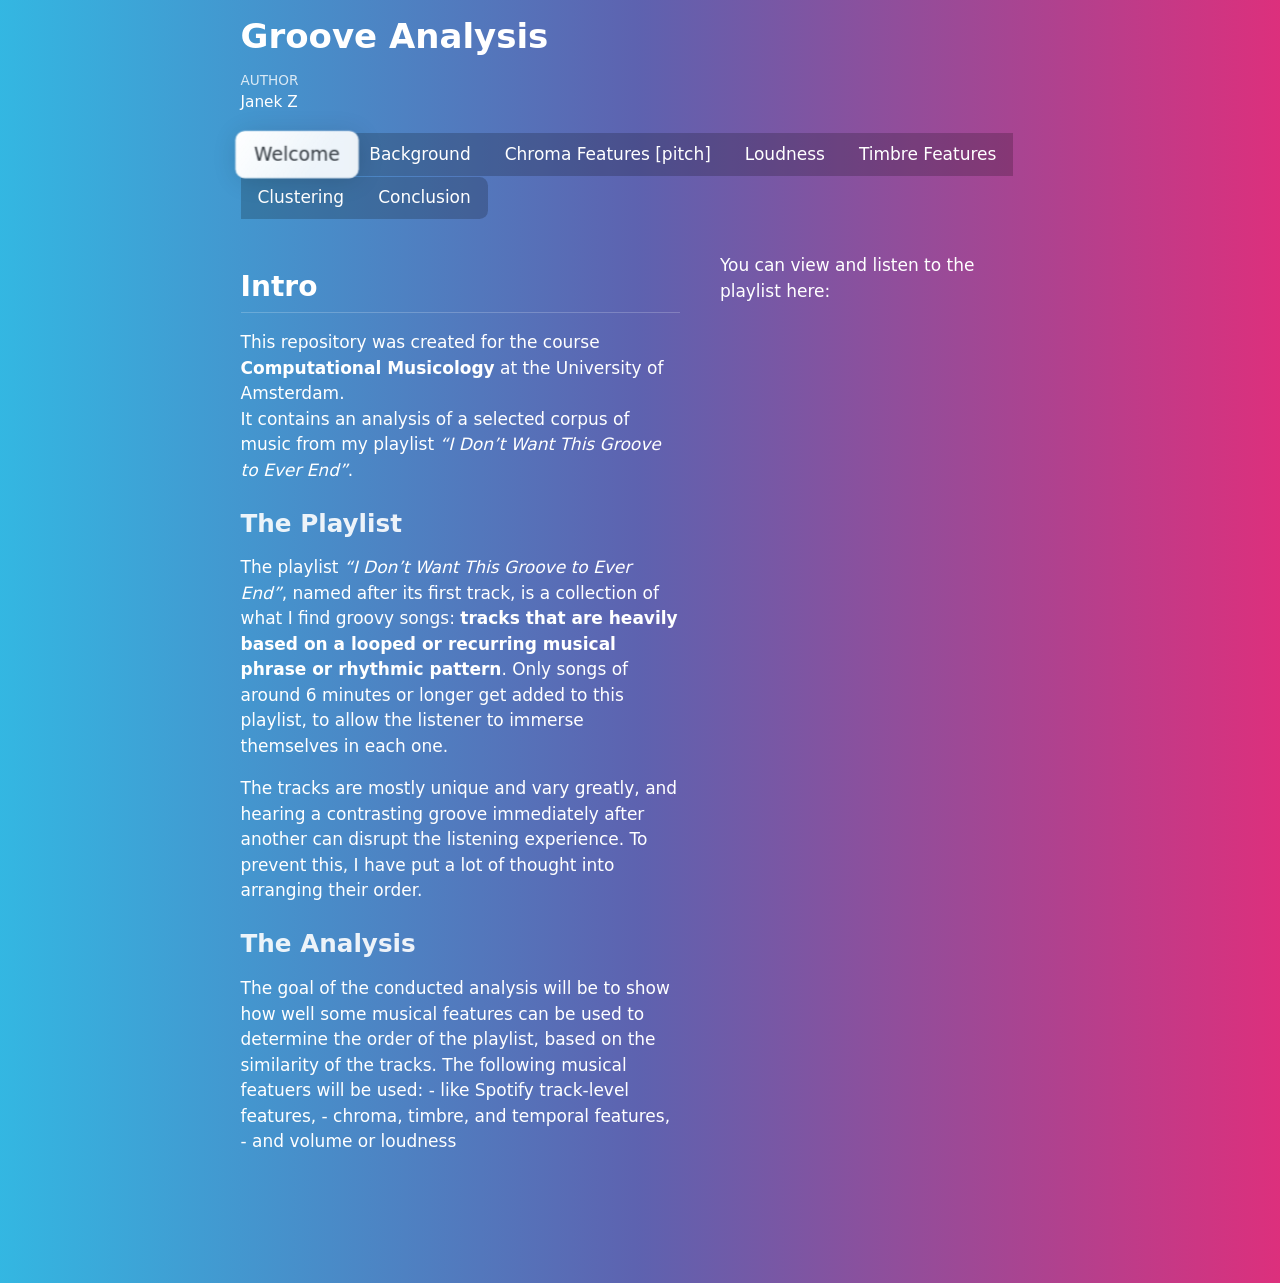
==== commit a661237c: "finished almost" ====
--- a/index.html
+++ b/index.html
@@ -74,7 +74,7 @@
 
 
 <div class="tabset-margin-container"></div><div class="panel-tabset page-columns page-full">
-<ul class="nav nav-tabs" role="tablist"><li class="nav-item" role="presentation"><a class="nav-link active" id="tabset-1-1-tab" data-bs-toggle="tab" data-bs-target="#tabset-1-1" role="tab" aria-controls="tabset-1-1" aria-selected="true" href="">Welcome</a></li><li class="nav-item" role="presentation"><a class="nav-link" id="tabset-1-2-tab" data-bs-toggle="tab" data-bs-target="#tabset-1-2" role="tab" aria-controls="tabset-1-2" aria-selected="false" href="">Background</a></li><li class="nav-item" role="presentation"><a class="nav-link" id="tabset-1-3-tab" data-bs-toggle="tab" data-bs-target="#tabset-1-3" role="tab" aria-controls="tabset-1-3" aria-selected="false" href="">Clustering</a></li><li class="nav-item" role="presentation"><a class="nav-link" id="tabset-1-4-tab" data-bs-toggle="tab" data-bs-target="#tabset-1-4" role="tab" aria-controls="tabset-1-4" aria-selected="false" href="">Chroma Features [pitch]</a></li><li class="nav-item" role="presentation"><a class="nav-link" id="tabset-1-5-tab" data-bs-toggle="tab" data-bs-target="#tabset-1-5" role="tab" aria-controls="tabset-1-5" aria-selected="false" href="">Timbre Features</a></li></ul>
+<ul class="nav nav-tabs" role="tablist"><li class="nav-item" role="presentation"><a class="nav-link active" id="tabset-1-1-tab" data-bs-toggle="tab" data-bs-target="#tabset-1-1" role="tab" aria-controls="tabset-1-1" aria-selected="true" href="">Welcome</a></li><li class="nav-item" role="presentation"><a class="nav-link" id="tabset-1-2-tab" data-bs-toggle="tab" data-bs-target="#tabset-1-2" role="tab" aria-controls="tabset-1-2" aria-selected="false" href="">Background</a></li><li class="nav-item" role="presentation"><a class="nav-link" id="tabset-1-3-tab" data-bs-toggle="tab" data-bs-target="#tabset-1-3" role="tab" aria-controls="tabset-1-3" aria-selected="false" href="">Chroma Features [pitch]</a></li><li class="nav-item" role="presentation"><a class="nav-link" id="tabset-1-4-tab" data-bs-toggle="tab" data-bs-target="#tabset-1-4" role="tab" aria-controls="tabset-1-4" aria-selected="false" href="">Loudness</a></li><li class="nav-item" role="presentation"><a class="nav-link" id="tabset-1-5-tab" data-bs-toggle="tab" data-bs-target="#tabset-1-5" role="tab" aria-controls="tabset-1-5" aria-selected="false" href="">Timbre Features</a></li><li class="nav-item" role="presentation"><a class="nav-link" id="tabset-1-6-tab" data-bs-toggle="tab" data-bs-target="#tabset-1-6" role="tab" aria-controls="tabset-1-6" aria-selected="false" href="">Clustering</a></li><li class="nav-item" role="presentation"><a class="nav-link" id="tabset-1-7-tab" data-bs-toggle="tab" data-bs-target="#tabset-1-7" role="tab" aria-controls="tabset-1-7" aria-selected="false" href="">Conclusion</a></li></ul>
 <div class="tab-content page-columns page-full">
 <div id="tabset-1-1" class="tab-pane active" role="tabpanel" aria-labelledby="tabset-1-1-tab">
 <div class="columns">
@@ -302,81 +302,8 @@
 </section>
 </div>
 <div id="tabset-1-3" class="tab-pane" role="tabpanel" aria-labelledby="tabset-1-3-tab">
-<div class="cell">
-<div class="cell-output-display">
-<div>
-<figure class="figure">
-<p><img src="index_files/figure-html/kmeans3-1.png" class="img-fluid figure-img" width="672"></p>
-</figure>
-</div>
-</div>
-</div>
-<p><br></p>
-<div class="cell">
-<div class="cell-output-display">
-<div>
-<figure class="figure">
-<p><img src="index_files/figure-html/kmeans5-1.png" class="img-fluid figure-img" width="672"></p>
-</figure>
-</div>
-</div>
-</div>
-<p><br></p>
-<div class="cell">
-<div class="cell-output-display">
-<div>
-<figure class="figure">
-<p><img src="index_files/figure-html/unnamed-chunk-10-1.png" class="img-fluid figure-img" width="672"></p>
-</figure>
-</div>
-</div>
-</div>
-<p><br> <!-- ### Select a Feature to View --></p>
-<!-- ```{r, echo=FALSE} -->
-<!-- # Functions to generate plot, table, and conclusion based on selected feature -->
-<!-- q_feature_plot <- function(feature) { -->
-<!--   if (feature == "tempo") { -->
-<!--     ggplot(playlist, aes(x = track_number, y = Tempo)) + -->
-<!--       geom_line() + geom_point() + -->
-<!--       labs(title="Tempo Across Playlist Order", x="Playlist Position", y="Tempo") + -->
-<!--       theme_minimal() -->
-<!--   } else if (feature == "liveness") { -->
-<!--     ggplot(playlist, aes(x = track_number, y = Liveness)) + -->
-<!--       geom_line() + geom_point() + -->
-<!--       labs(title="Liveness Across Playlist Order", x="Playlist Position", y="Liveness") + -->
-<!--       theme_minimal() -->
-<!--   } else if (feature == "energy") { -->
-<!--     ggplot(playlist, aes(x = track_number, y = Energy)) + -->
-<!--       geom_line() + geom_point() + -->
-<!--       labs(title="Energy Across Playlist Order", x="Playlist Position", y="Energy") + -->
-<!--       theme_minimal() -->
-<!--   } -->
-<!-- } -->
-<!-- q_feature_table <- function(feature) { -->
-<!--   if (feature == "tempo") top5_tempo_transitions -->
-<!--   else if (feature == "Liveness") top5_liveness_transitions -->
-<!--   else top5_energy_transitions -->
-<!-- } -->
-<!-- q_feature_conclusion <- function(feature) { -->
-<!--   if (feature == "tempo") "Conclusion: This shows spikes at tracks 7 and 62, etc." -->
-<!--   else if (feature == "Liveness") "Conclusion: Peaks indicate live-feel transitions." -->
-<!--   else "Conclusion: Large jumps in energy show strong contrast." -->
-<!-- } -->
-<!-- ``` -->
-<!-- ```{r, echo=FALSE} -->
-<!-- # Display plot, table, and conclusion for the selected feature -->
-<!-- q_feature_plot(feature) -->
-<!-- q_feature_table(feature) -->
-<!-- cat(q_feature_conclusion(feature)) -->
-<!-- ``` -->
-<!-- # Background -->
-<!-- ::: {.card title="Assesing the Order"} -->
-<!-- ```{r child="Untitled.Rmd", echo=FALSE, results='asis'} -->
-<!-- knitr::knit_child('Untitled.Rmd', envir = list(feature = feature)) -->
-<!-- ``` -->
-<!-- ::: -->
-</div>
-<div id="tabset-1-4" class="tab-pane" role="tabpanel" aria-labelledby="tabset-1-4-tab">
+<section id="chromagrams" class="level2">
+<h2 class="anchored" data-anchor-id="chromagrams">Chromagrams</h2>
 <p>Here are the chroma features of the first two tracks,</p>
 <p><em>Find Your State of Mind</em> by <em>Jestofunk</em>:<br>
 <img src="fysm_chroma.png" class="img-fluid" alt="fysm chroma"><br>
@@ -393,8 +320,26 @@
 <img src="words2BChroma.png" class="img-fluid" style="width:85.0%" alt="w2bh chroma"><br>
 </p>
 <p>Here there again isn’t overlap, however in <em>Goldrush</em> we can see that the most prominent pitches are A and D, while in <em>Words 2B Heard…</em> A flat and C sharp. This suggests that the pitch content of the second song is transposed down by a semitone relative to the first, but both might use a similar melodic structure.</p>
+</section>
+</div>
+<div id="tabset-1-4" class="tab-pane" role="tabpanel" aria-labelledby="tabset-1-4-tab">
+<section id="loudness-volume" class="level2">
+<h2 class="anchored" data-anchor-id="loudness-volume">Loudness, volume</h2>
+<div class="cell">
+<div class="cell-output-display">
+<div>
+<figure class="figure">
+<p><img src="index_files/figure-html/unnamed-chunk-10-1.png" class="img-fluid figure-img" width="672"></p>
+</figure>
+</div>
+</div>
+</div>
+<p>Looking at the loudness between tracks, I clearly did not take that into consideration when ordering the playlist. I know that Spotify has a feature ‘volume normalization’ which I have turned on in settings, so maybe I cannot even hear the differences. Interestingly though, again in the middle seems to be the smallest variance, where the house tracks are.</p>
+</section>
 </div>
 <div id="tabset-1-5" class="tab-pane" role="tabpanel" aria-labelledby="tabset-1-5-tab">
+<section id="cepstrorgams" class="level2">
+<h2 class="anchored" data-anchor-id="cepstrorgams">Cepstrorgams</h2>
 <p>Here are the cepstrograms for the analysed songs:</p>
 <p><em>Find Your State of Mind</em> by <em>Jestofunk</em>:<br>
 <img src="fysm_timbre.png" class="img-fluid" alt="fysm timbre"><br>
@@ -402,7 +347,7 @@
 <em>I’ll be With You</em> by <em>Bernie Worrell</em>:<br>
 <img src="ibwy_timbre.png" class="img-fluid" alt="ibwy timbre"><br>
 </p>
-<p>They show that the songs are played in different keys, which may contribute to their incompatibility. Although, they do share a sudden spike in the e flat pitch around three fourths of the way through the songs, interestingly.<br>
+<p>Again, there deos not seem to be much overlap, however there is a similar lacl of activity in the third coefficient around the same time in the songs. Again maybe there is a slight similarity in something there is played there.<br>
 And the second two,</p>
 <p><em>Goldrush</em> by <em>the Herbaliser</em>:<br>
 <img src="goldrush_timbre.png" class="img-fluid" alt="gr chroma"><br>
@@ -410,6 +355,50 @@
 <em>Words 2B Heard Meets Planetary Funk Alert</em> by <em>MC Conrad</em>:<br>
 <img src="w2bh_cepst.png" class="img-fluid" style="width:85.0%" alt="w2bh chroma"><br>
 </p>
+<p>These images tell totally oppsoing stories. The second cepstrogram shows a very structured pattern, while in the first one there seems to be hardly any structure. The only similarity seems to be that the fifth feature is prominent, while the sixth one very much is not.</p>
+</section>
+</div>
+<div id="tabset-1-6" class="tab-pane" role="tabpanel" aria-labelledby="tabset-1-6-tab">
+<section id="k-means-clustering" class="level2">
+<h2 class="anchored" data-anchor-id="k-means-clustering">k-means clustering</h2>
+<p>The tracks on this playlist are supposed to take the listener through different genres, while not changing it too much between tracks. If I had to, I would divide the main genres into three categories:<br>
+<strong>1. Funk,</strong><br>
+<strong>2. House/electro,</strong> and<br>
+<strong>3. Hip-Hop/R&amp;B.</strong><br>
+I think all songs on this playlist are part of one of these three genres. This is why I want to use a k-means algorithm to see how it groups the songs and if we agree on order.<br>
+<br>
+first I created an elbow graph to see the optimal number of clusters based on the track-level features of the playlist. Although the elbow is not too prominent, the best number seems to be three, which alligns with the number of genres I believe there are.</p>
+<div class="cell">
+<div class="cell-output-display">
+<div>
+<figure class="figure">
+<p><img src="index_files/figure-html/unnamed-chunk-11-1.png" class="img-fluid figure-img" width="672"></p>
+</figure>
+</div>
+</div>
+</div>
+<div class="cell">
+<div class="cell-output-display">
+<div>
+<figure class="figure">
+<p><img src="index_files/figure-html/kmeans3-1.png" class="img-fluid figure-img" width="672"></p>
+</figure>
+</div>
+</div>
+</div>
+<p>I applied the algorithm and plotted the results on a graph, where every song is displayed in a continuous manner, to preserve the order of the playlist when viewing the graph.<br>
+Sudddenly, the best placement is not between tracks number 20 and 40 anymore. it is clearly near the end, where a staggering 12 subsequent songs are grouped together. In the area that was so successfull before, we have jumps between two groups only. That is still better than jumping between three groups. I have no idea what might have caused these differences in the most homgenous group yet, and will definitely explore it further when I have more time.<br>
+There is also a very good streak right at the start between from track 4 to track 16, where the run is interrupted only twice.<br>
+This means that the k-means algorithm ran on the track-level features from Spotify, agrees most with me on the Funk in my playlist, as well as the Hip-Hop/R&amp;B, while the electronic music is placed very differently. This makes sense I suppose since electronic music isn’t really a genre and the songs can vary a lot.<br>
+The algorithm performed prety well considering, but this indicates that feature-based clustering does not fully align with human-perceived groove continuity”</p>
+</section>
+</div>
+<div id="tabset-1-7" class="tab-pane" role="tabpanel" aria-labelledby="tabset-1-7-tab">
+<p>This study demonstrates that computational features can assist in understanding and organizing groove-based playlists, but only to a certain extent.<br>
+The reduced transition distances compared to a random baseline suggest that Spotify features are capable of capturing aspects of musical similarity relevant to ordering. However, the results from k-means clustering and feature-specific analyses reveal mismatches between computational grouping and perceived flow. These discrepancies point to important dimensions, such as harmonic context and timbre structure, that are not fully represented in track-level features.<br>
+For playlist curators, this means that while such features can be used to identify problematic transitions or general trends, effective sequencing still depends on human listening and interpretation.<br>
+<br>
+Thankfully, the conlusion is that human feeling is yet to be replaced by robots if it comes to recognising and building a solid groove :)</p>
 </div>
 </div>
 </div>
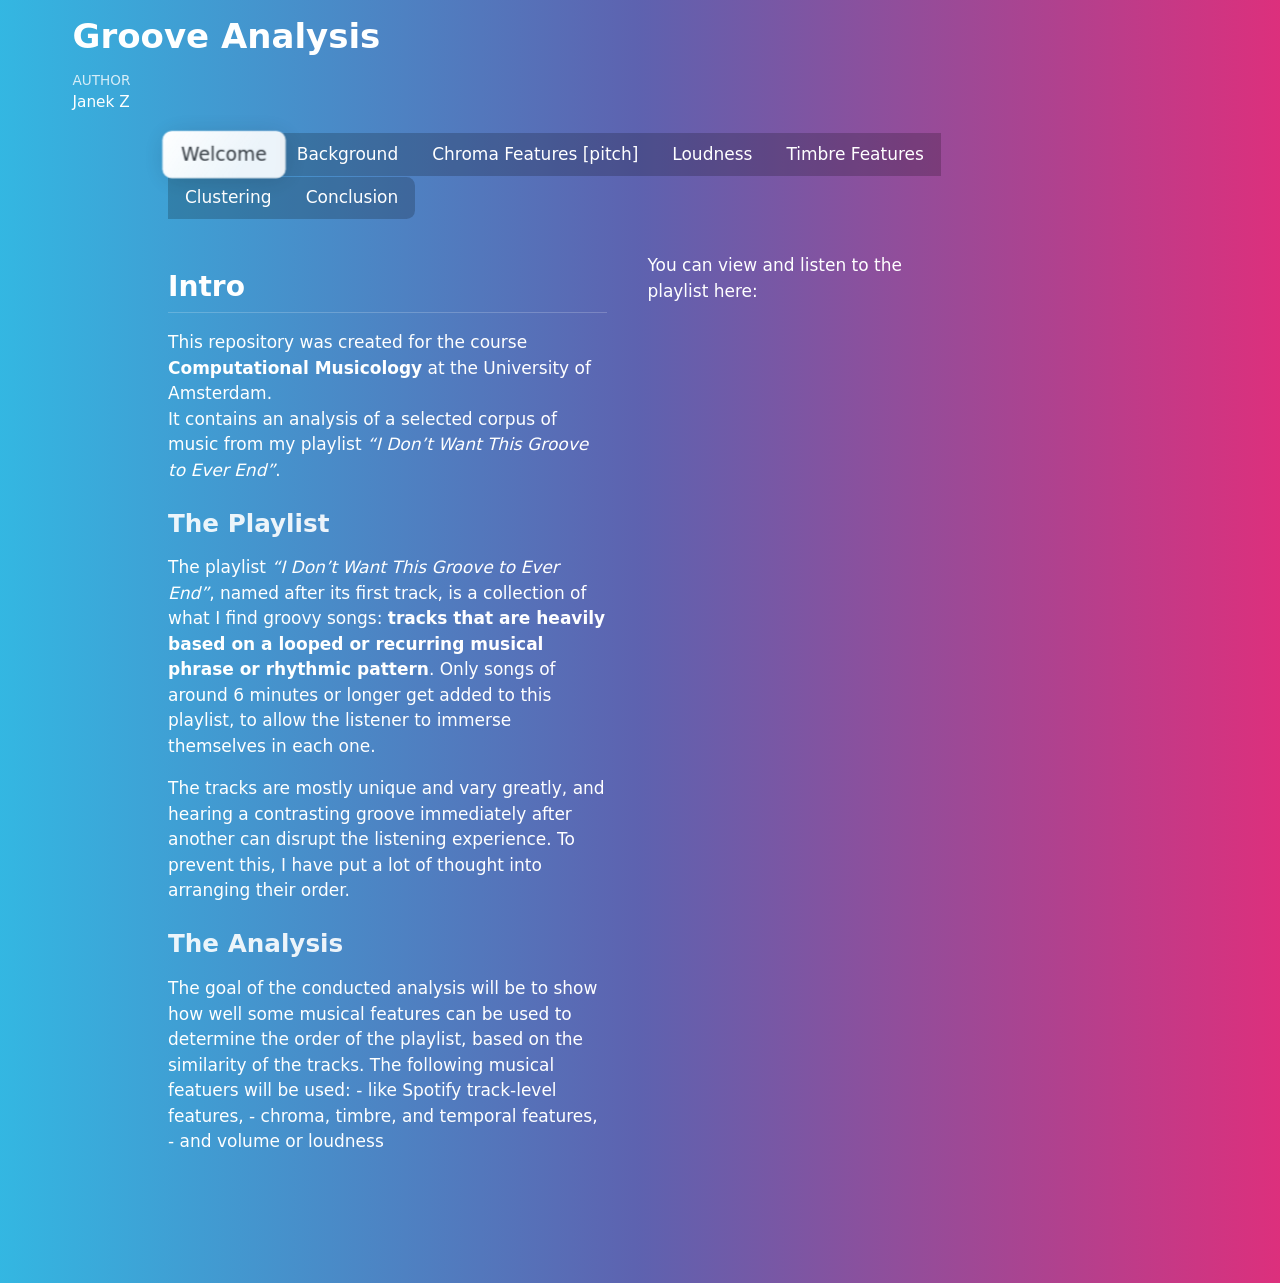
==== commit d871c67a: "README updated" ====
--- a/index.html
+++ b/index.html
@@ -24,6 +24,41 @@
   margin: 0 0.8em 0.2em -1em; /* quarto-specific, see https://github.com/quarto-dev/quarto-cli/issues/4556 */ 
   vertical-align: middle;
 }
+/* CSS for syntax highlighting */
+html { -webkit-text-size-adjust: 100%; }
+pre > code.sourceCode { white-space: pre; position: relative; }
+pre > code.sourceCode > span { display: inline-block; line-height: 1.25; }
+pre > code.sourceCode > span:empty { height: 1.2em; }
+.sourceCode { overflow: visible; }
+code.sourceCode > span { color: inherit; text-decoration: inherit; }
+div.sourceCode { margin: 1em 0; }
+pre.sourceCode { margin: 0; }
+@media screen {
+div.sourceCode { overflow: auto; }
+}
+@media print {
+pre > code.sourceCode { white-space: pre-wrap; }
+pre > code.sourceCode > span { text-indent: -5em; padding-left: 5em; }
+}
+pre.numberSource code
+  { counter-reset: source-line 0; }
+pre.numberSource code > span
+  { position: relative; left: -4em; counter-increment: source-line; }
+pre.numberSource code > span > a:first-child::before
+  { content: counter(source-line);
+    position: relative; left: -1em; text-align: right; vertical-align: baseline;
+    border: none; display: inline-block;
+    -webkit-touch-callout: none; -webkit-user-select: none;
+    -khtml-user-select: none; -moz-user-select: none;
+    -ms-user-select: none; user-select: none;
+    padding: 0 4px; width: 4em;
+  }
+pre.numberSource { margin-left: 3em;  padding-left: 4px; }
+div.sourceCode
+  {   }
+@media screen {
+pre > code.sourceCode > span > a:first-child::before { text-decoration: underline; }
+}
 </style>
 
 
@@ -42,11 +77,11 @@
 
 </head>
 
-<body class="fullcontent quarto-light">
-
-<div id="quarto-content" class="page-columns page-rows-contents page-layout-article">
-
-<main class="content page-columns page-full" id="quarto-document-content">
+<body class="quarto-light">
+
+<div id="quarto-content" class="page-columns page-rows-contents page-layout-full">
+
+<main class="content page-columns page-full column-page" id="quarto-document-content">
 
 <header id="title-block-header" class="quarto-title-block default">
 <div class="quarto-title">
@@ -55,7 +90,7 @@
 
 
 
-<div class="quarto-title-meta">
+<div class="quarto-title-meta column-page">
 
     <div>
     <div class="quarto-title-meta-heading">Author</div>
@@ -120,7 +155,8 @@
 </div>
 <p><br>
 Note that the distances of subsequent points on the graph does not correspong to a bigger spike, but for each track the transition distance from the previous one is shown. This means that everywhere there is a spike, there is a large transition distance. <br> Also as the first song has none before it, it is omitted from the graph, we start with the second track.<br>
-This graph shows that when we take a couple of the track-level features, namely: energy, tempo and danceability, the following transitions are between most different songs:</p>
+This graph shows that when we take a couple of the track-level features, namely: energy, tempo and danceability.<br>
+The following songs have most different transitions:</p>
 <div class="cell">
 <div class="cell-output-display">
 <table class="caption-top table table-sm table-striped small">
@@ -168,9 +204,34 @@
 </table>
 </div>
 </div>
-</section>
-<section id="tempo" class="level3">
-<h3 class="anchored" data-anchor-id="tempo">Tempo</h3>
+<p>To make sure that my ordering of the track influenced the Spotify track level features of the playlist at all, I will compare the mean multivariate distance of both my playlist and the same songs from it ordered in a random way.</p>
+<div class="cell">
+<div class="code-copy-outer-scaffold"><div class="sourceCode cell-code" id="cb1"><pre class="sourceCode r code-with-copy"><code class="sourceCode r"><span id="cb1-1"><a href="#cb1-1" aria-hidden="true" tabindex="-1"></a><span class="fu">set.seed</span>(<span class="dv">1</span>)</span>
+<span id="cb1-2"><a href="#cb1-2" aria-hidden="true" tabindex="-1"></a></span>
+<span id="cb1-3"><a href="#cb1-3" aria-hidden="true" tabindex="-1"></a>random_distances <span class="ot">&lt;-</span> <span class="fu">replicate</span>(<span class="dv">100</span>, {</span>
+<span id="cb1-4"><a href="#cb1-4" aria-hidden="true" tabindex="-1"></a>  shuffled <span class="ot">&lt;-</span> playlist <span class="sc">%&gt;%</span> <span class="fu">sample_frac</span>(<span class="dv">1</span>)</span>
+<span id="cb1-5"><a href="#cb1-5" aria-hidden="true" tabindex="-1"></a>  </span>
+<span id="cb1-6"><a href="#cb1-6" aria-hidden="true" tabindex="-1"></a>  d_energy <span class="ot">&lt;-</span> <span class="fu">diff</span>(shuffled<span class="sc">$</span>Energy)</span>
+<span id="cb1-7"><a href="#cb1-7" aria-hidden="true" tabindex="-1"></a>  d_valence <span class="ot">&lt;-</span> <span class="fu">diff</span>(shuffled<span class="sc">$</span>Valence)</span>
+<span id="cb1-8"><a href="#cb1-8" aria-hidden="true" tabindex="-1"></a>  d_tempo  <span class="ot">&lt;-</span> <span class="fu">diff</span>(shuffled<span class="sc">$</span>Tempo)</span>
+<span id="cb1-9"><a href="#cb1-9" aria-hidden="true" tabindex="-1"></a>  d_dance  <span class="ot">&lt;-</span> <span class="fu">diff</span>(shuffled<span class="sc">$</span>Danceability)</span>
+<span id="cb1-10"><a href="#cb1-10" aria-hidden="true" tabindex="-1"></a>  </span>
+<span id="cb1-11"><a href="#cb1-11" aria-hidden="true" tabindex="-1"></a>  <span class="fu">mean</span>(<span class="fu">sqrt</span>(d_energy<span class="sc">^</span><span class="dv">2</span> <span class="sc">+</span> d_valence<span class="sc">^</span><span class="dv">2</span> <span class="sc">+</span> d_tempo<span class="sc">^</span><span class="dv">2</span> <span class="sc">+</span> d_dance<span class="sc">^</span><span class="dv">2</span>))</span>
+<span id="cb1-12"><a href="#cb1-12" aria-hidden="true" tabindex="-1"></a>})</span>
+<span id="cb1-13"><a href="#cb1-13" aria-hidden="true" tabindex="-1"></a></span>
+<span id="cb1-14"><a href="#cb1-14" aria-hidden="true" tabindex="-1"></a>mean_original <span class="ot">&lt;-</span> <span class="fu">mean</span>(playlist<span class="sc">$</span>transition_distance, <span class="at">na.rm =</span> <span class="cn">TRUE</span>)</span>
+<span id="cb1-15"><a href="#cb1-15" aria-hidden="true" tabindex="-1"></a><span class="co"># the mean multivariate distance of tracks in my playlist:</span></span>
+<span id="cb1-16"><a href="#cb1-16" aria-hidden="true" tabindex="-1"></a>mean_original</span></code></pre></div><button title="Copy to Clipboard" class="code-copy-button"><i class="bi"></i></button></div>
+<div class="cell-output cell-output-stdout">
+<pre><code>[1] 16.09116</code></pre>
+</div>
+<div class="code-copy-outer-scaffold"><div class="sourceCode cell-code" id="cb3"><pre class="sourceCode r code-with-copy"><code class="sourceCode r"><span id="cb3-1"><a href="#cb3-1" aria-hidden="true" tabindex="-1"></a><span class="co"># the eman multivariate distance of the same tracks in random order:</span></span>
+<span id="cb3-2"><a href="#cb3-2" aria-hidden="true" tabindex="-1"></a><span class="fu">mean</span>(random_distances)</span></code></pre></div><button title="Copy to Clipboard" class="code-copy-button"><i class="bi"></i></button></div>
+<div class="cell-output cell-output-stdout">
+<pre><code>[1] 18.72697</code></pre>
+</div>
+</div>
+<p>This shows that my ordering did indeed influence the Spotify track level features positively, as expected. The mean multivariate distance between tracks is lower in my playlist than in a randomly ordered one. We can conduct the analysis, assuming that Spotify track-level features meaningfully approximate perceptual groove similarity. ### Tempo</p>
 <div class="cell">
 <div class="cell-output-display">
 <div>
@@ -306,18 +367,18 @@
 <h2 class="anchored" data-anchor-id="chromagrams">Chromagrams</h2>
 <p>Here are the chroma features of the first two tracks,</p>
 <p><em>Find Your State of Mind</em> by <em>Jestofunk</em>:<br>
-<img src="fysm_chroma.png" class="img-fluid" alt="fysm chroma"><br>
+<img src="media/fysm_chroma.png" class="img-fluid" alt="fysm chroma"><br>
 <br>
 <em>I’ll be With You</em> by <em>Bernie Worrell</em>:<br>
-<img src="ibwy_chroma.png" class="img-fluid" alt="ibwy chroma"><br>
+<img src="media/ibwy_chroma.png" class="img-fluid" alt="ibwy chroma"><br>
 </p>
 <p>They show that the songs are played in different keys, which may contribute to their incompatibility. Although, they do share a sudden spike in the e flat pitch around three fourths of the way through the songs, interestingly.<br>
 And the second two,</p>
 <p><em>Goldrush</em> by <em>the Herbaliser</em>:<br>
-<img src="goldrush_chroma.png" class="img-fluid" alt="gr chroma"><br>
+<img src="media/goldrush_chroma.png" class="img-fluid" alt="gr chroma"><br>
 <br>
 <em>Words 2B Heard Meets Planetary Funk Alert</em> by <em>MC Conrad</em>:<br>
-<img src="words2BChroma.png" class="img-fluid" style="width:85.0%" alt="w2bh chroma"><br>
+<img src="media/words2BChroma.png" class="img-fluid" style="width:85.0%" alt="w2bh chroma"><br>
 </p>
 <p>Here there again isn’t overlap, however in <em>Goldrush</em> we can see that the most prominent pitches are A and D, while in <em>Words 2B Heard…</em> A flat and C sharp. This suggests that the pitch content of the second song is transposed down by a semitone relative to the first, but both might use a similar melodic structure.</p>
 </section>
@@ -342,18 +403,18 @@
 <h2 class="anchored" data-anchor-id="cepstrorgams">Cepstrorgams</h2>
 <p>Here are the cepstrograms for the analysed songs:</p>
 <p><em>Find Your State of Mind</em> by <em>Jestofunk</em>:<br>
-<img src="fysm_timbre.png" class="img-fluid" alt="fysm timbre"><br>
+<img src="media/fysm_timbre.png" class="img-fluid" alt="fysm timbre"><br>
 <br>
 <em>I’ll be With You</em> by <em>Bernie Worrell</em>:<br>
-<img src="ibwy_timbre.png" class="img-fluid" alt="ibwy timbre"><br>
+<img src="media/ibwy_timbre.png" class="img-fluid" alt="ibwy timbre"><br>
 </p>
 <p>Again, there deos not seem to be much overlap, however there is a similar lacl of activity in the third coefficient around the same time in the songs. Again maybe there is a slight similarity in something there is played there.<br>
 And the second two,</p>
 <p><em>Goldrush</em> by <em>the Herbaliser</em>:<br>
-<img src="goldrush_timbre.png" class="img-fluid" alt="gr chroma"><br>
+<img src="media/goldrush_timbre.png" class="img-fluid" alt="gr chroma"><br>
 <br>
 <em>Words 2B Heard Meets Planetary Funk Alert</em> by <em>MC Conrad</em>:<br>
-<img src="w2bh_cepst.png" class="img-fluid" style="width:85.0%" alt="w2bh chroma"><br>
+<img src="media/w2bh_cepst.png" class="img-fluid" style="width:85.0%" alt="w2bh chroma"><br>
 </p>
 <p>These images tell totally oppsoing stories. The second cepstrogram shows a very structured pattern, while in the first one there seems to be hardly any structure. The only similarity seems to be that the fifth feature is prominent, while the sixth one very much is not.</p>
 </section>
